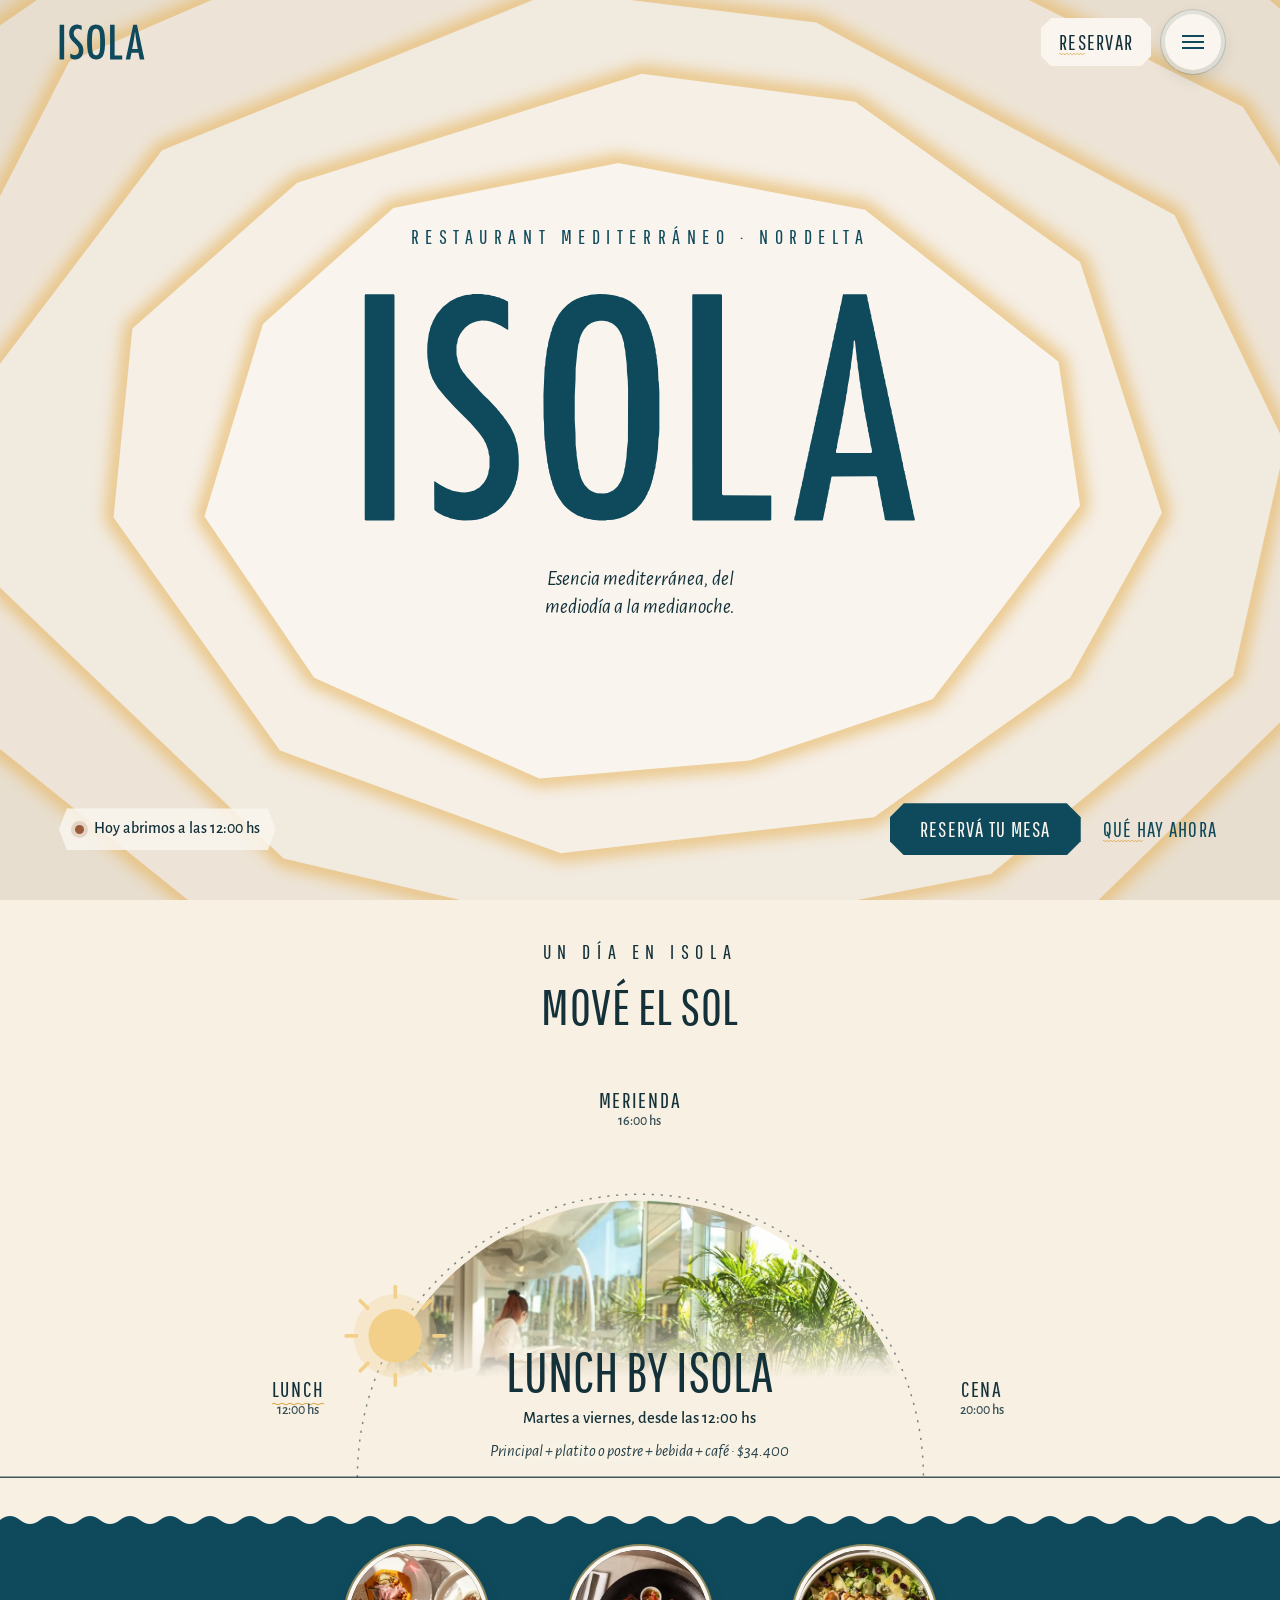
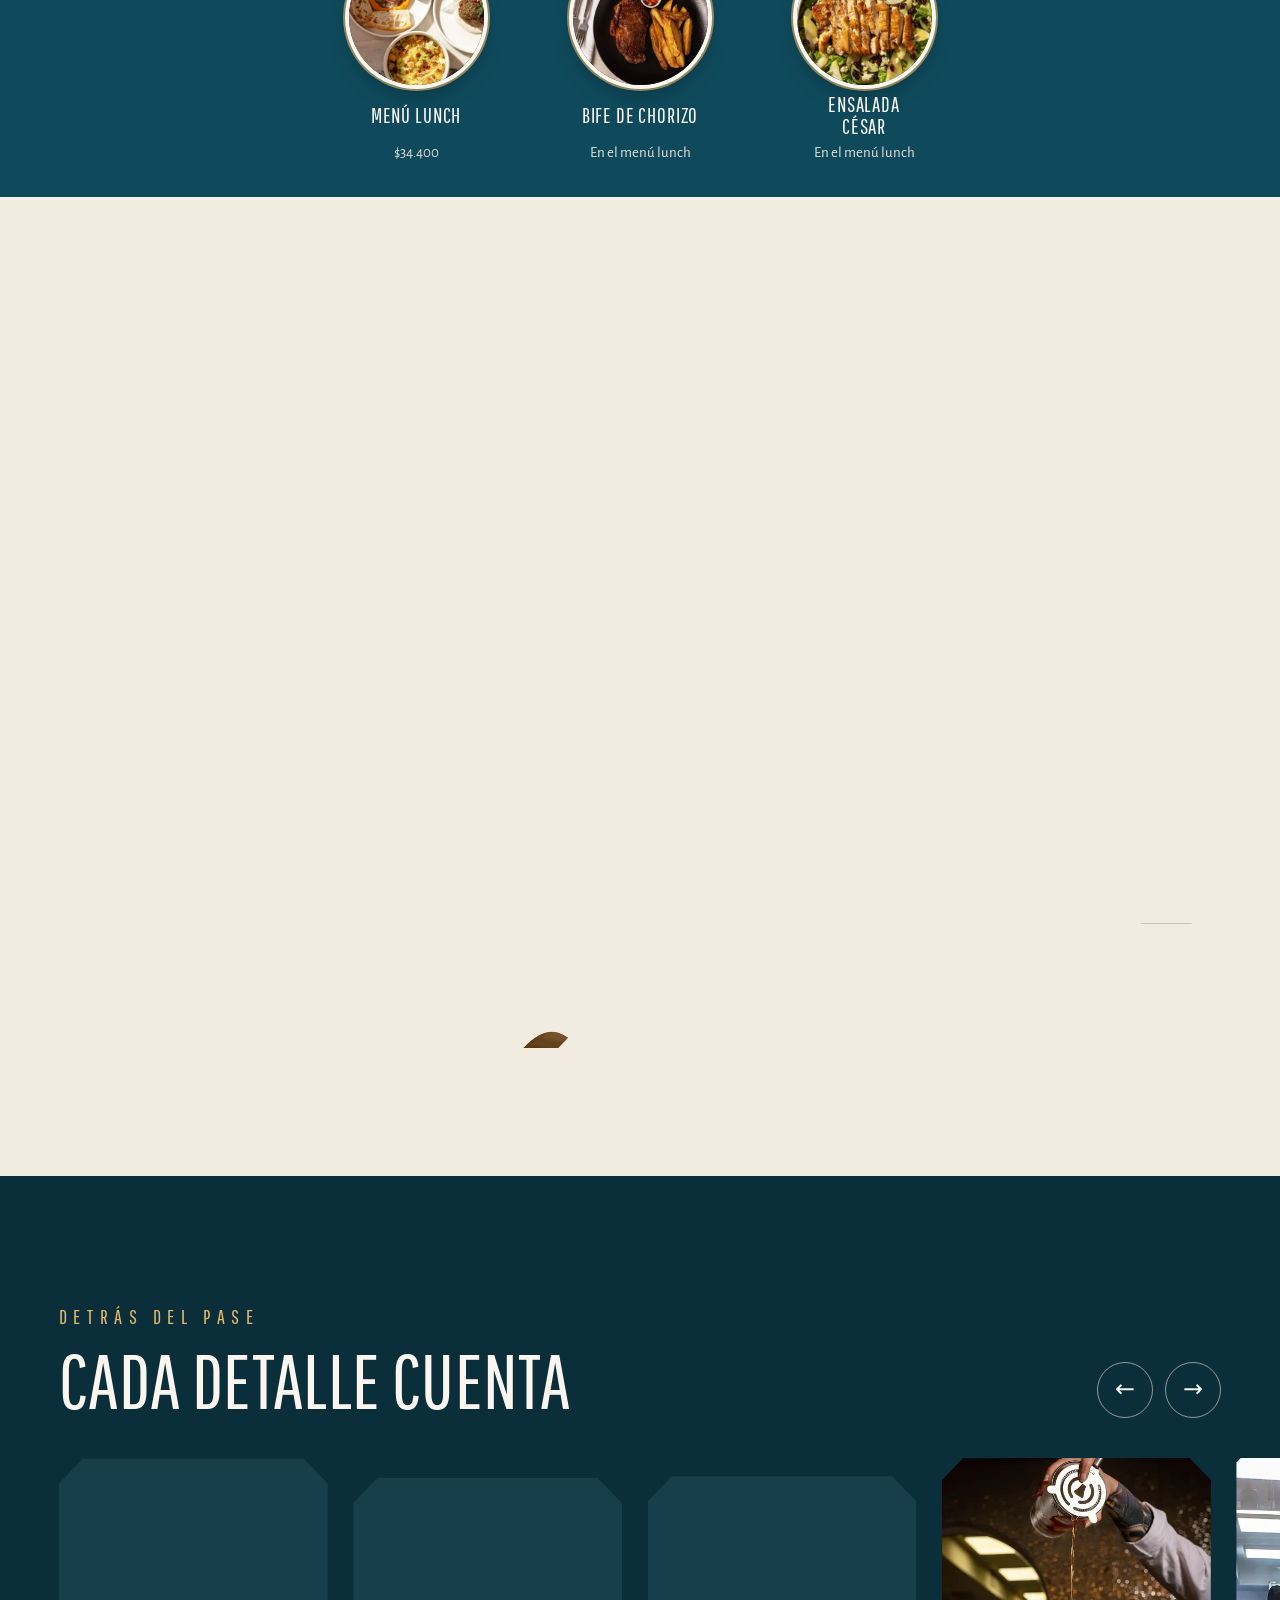
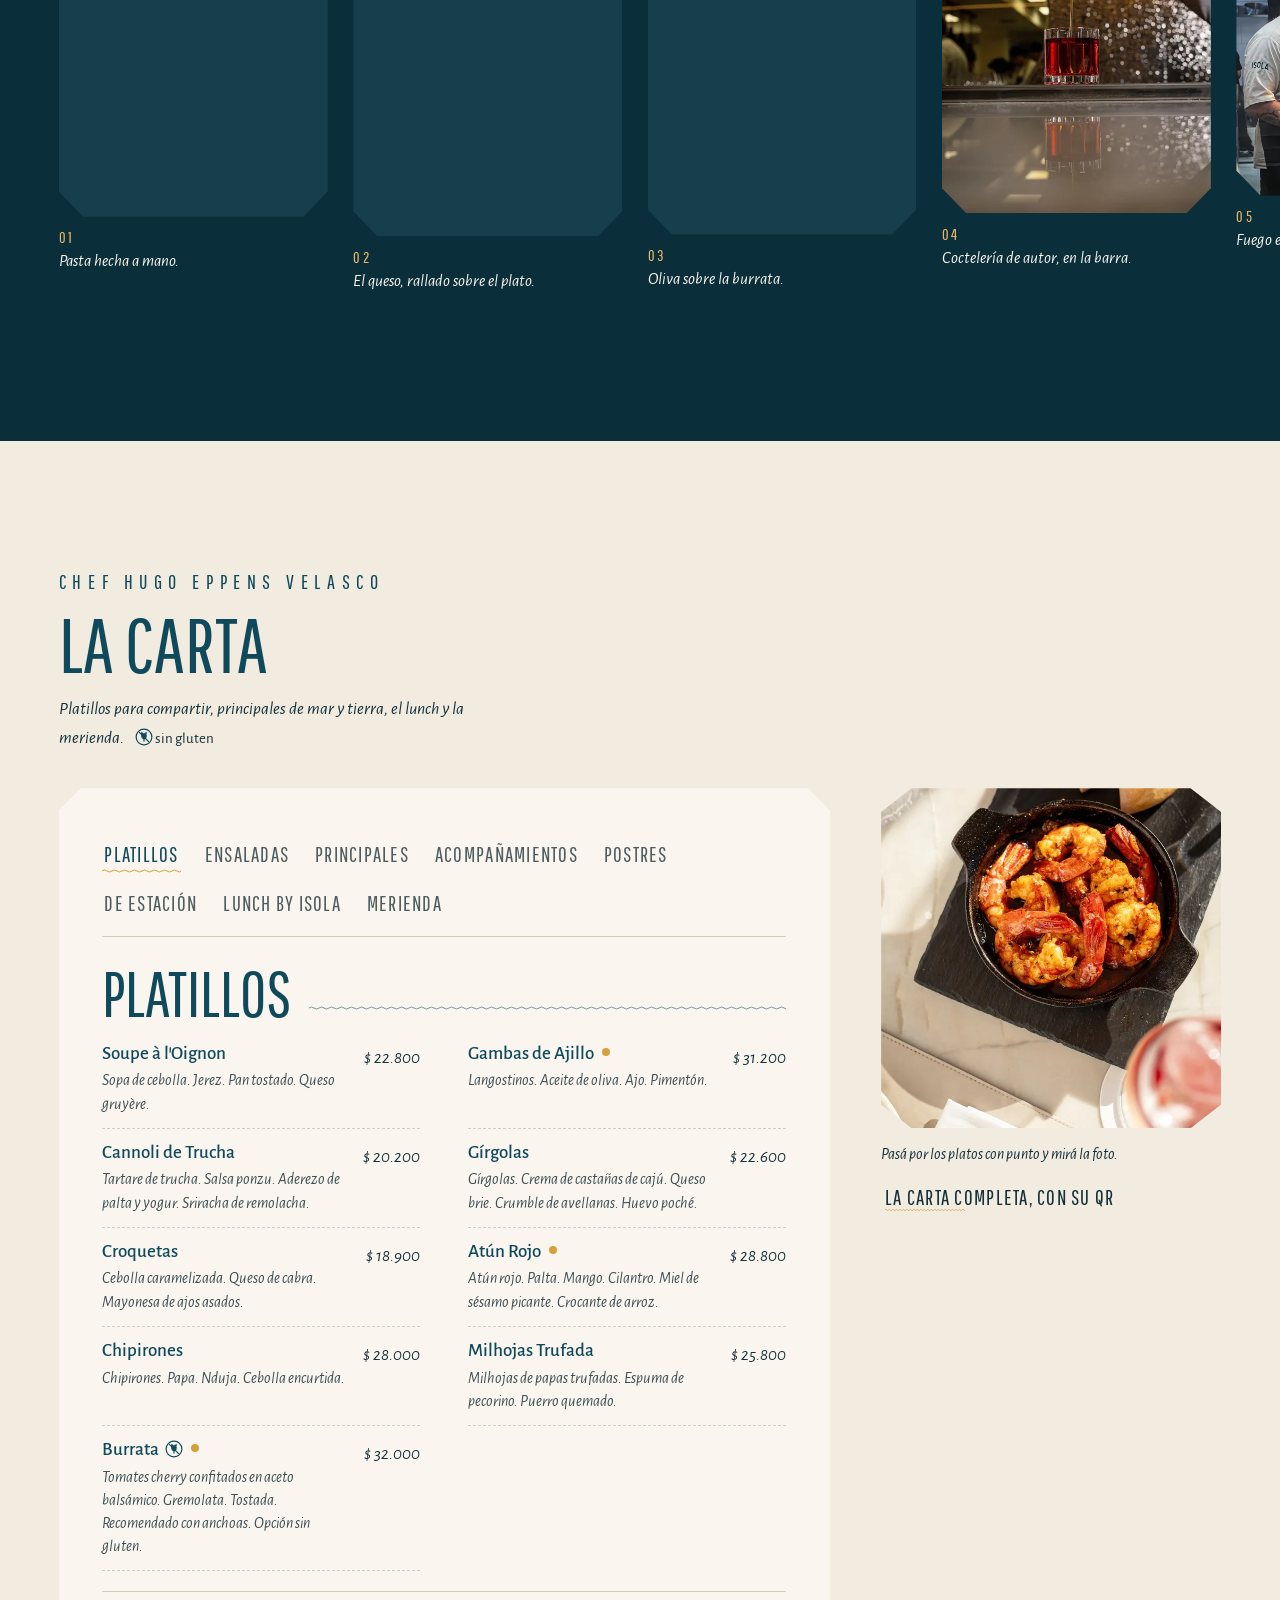
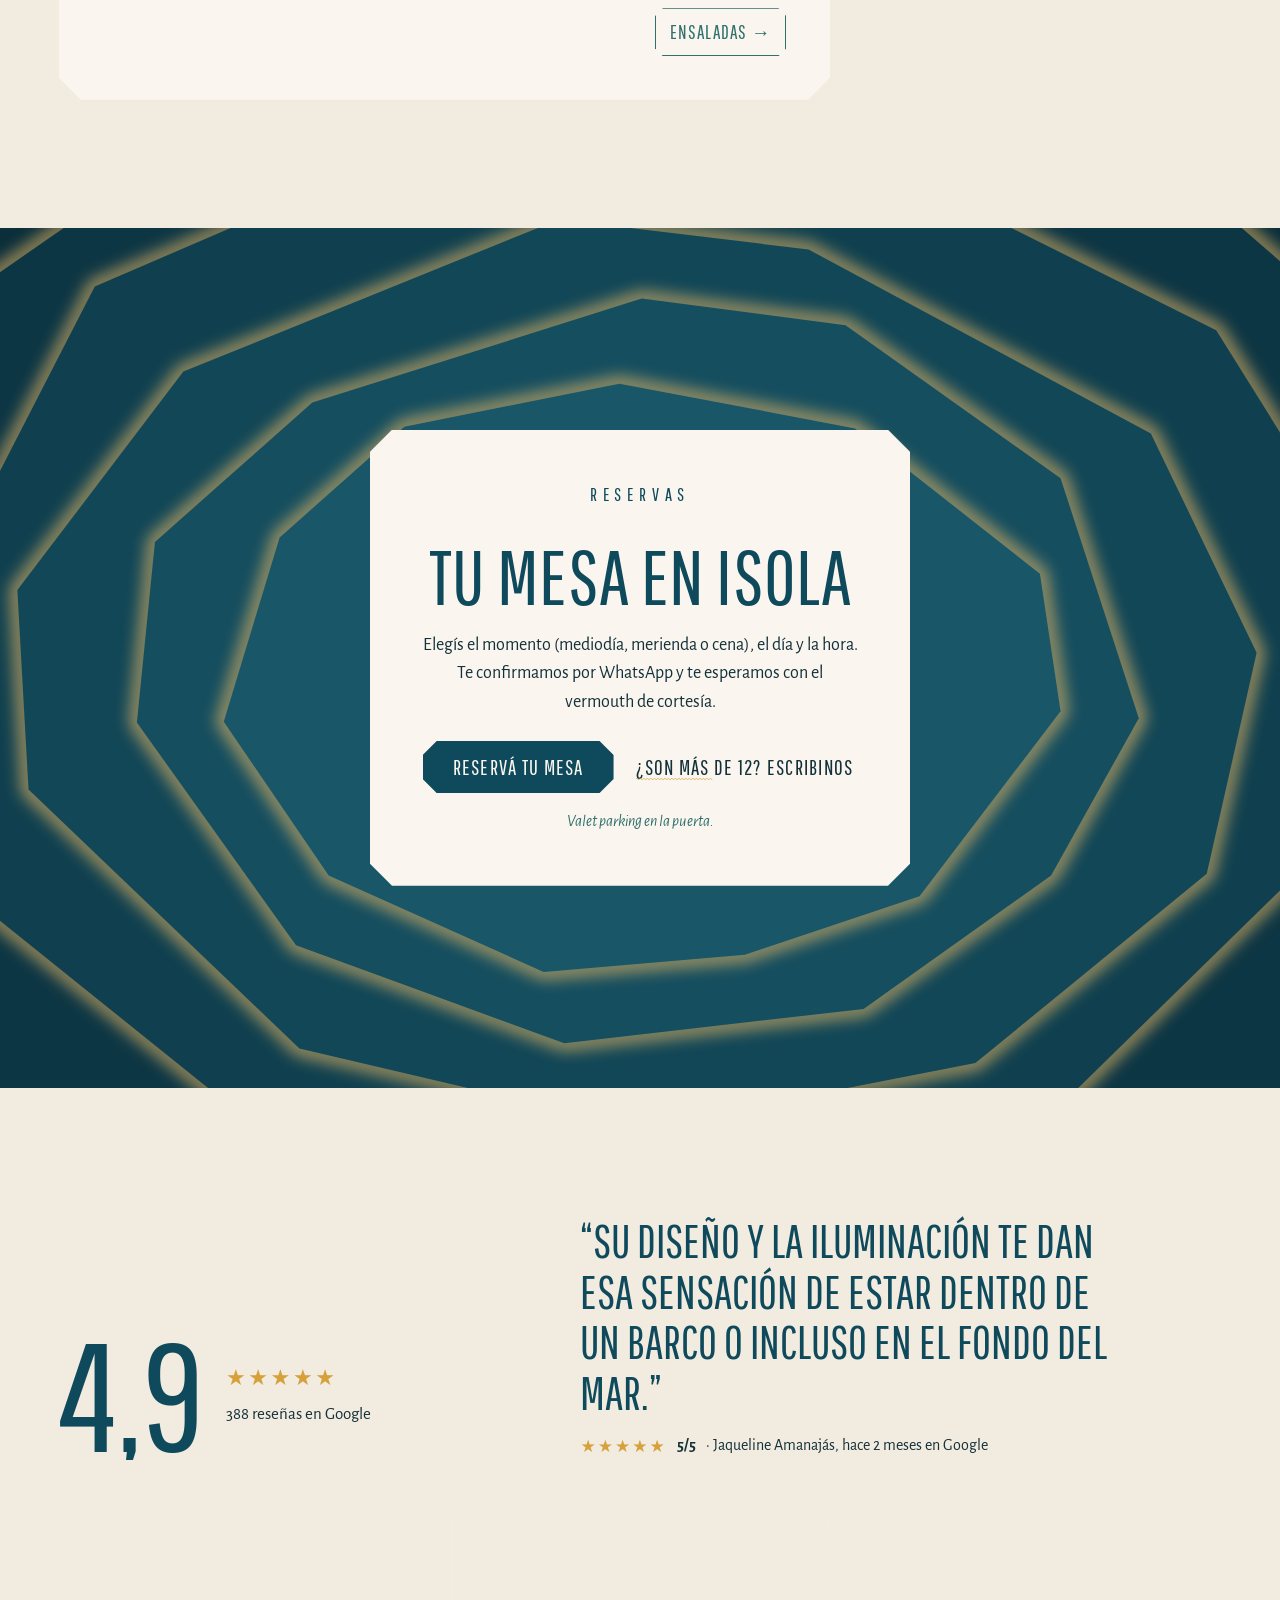
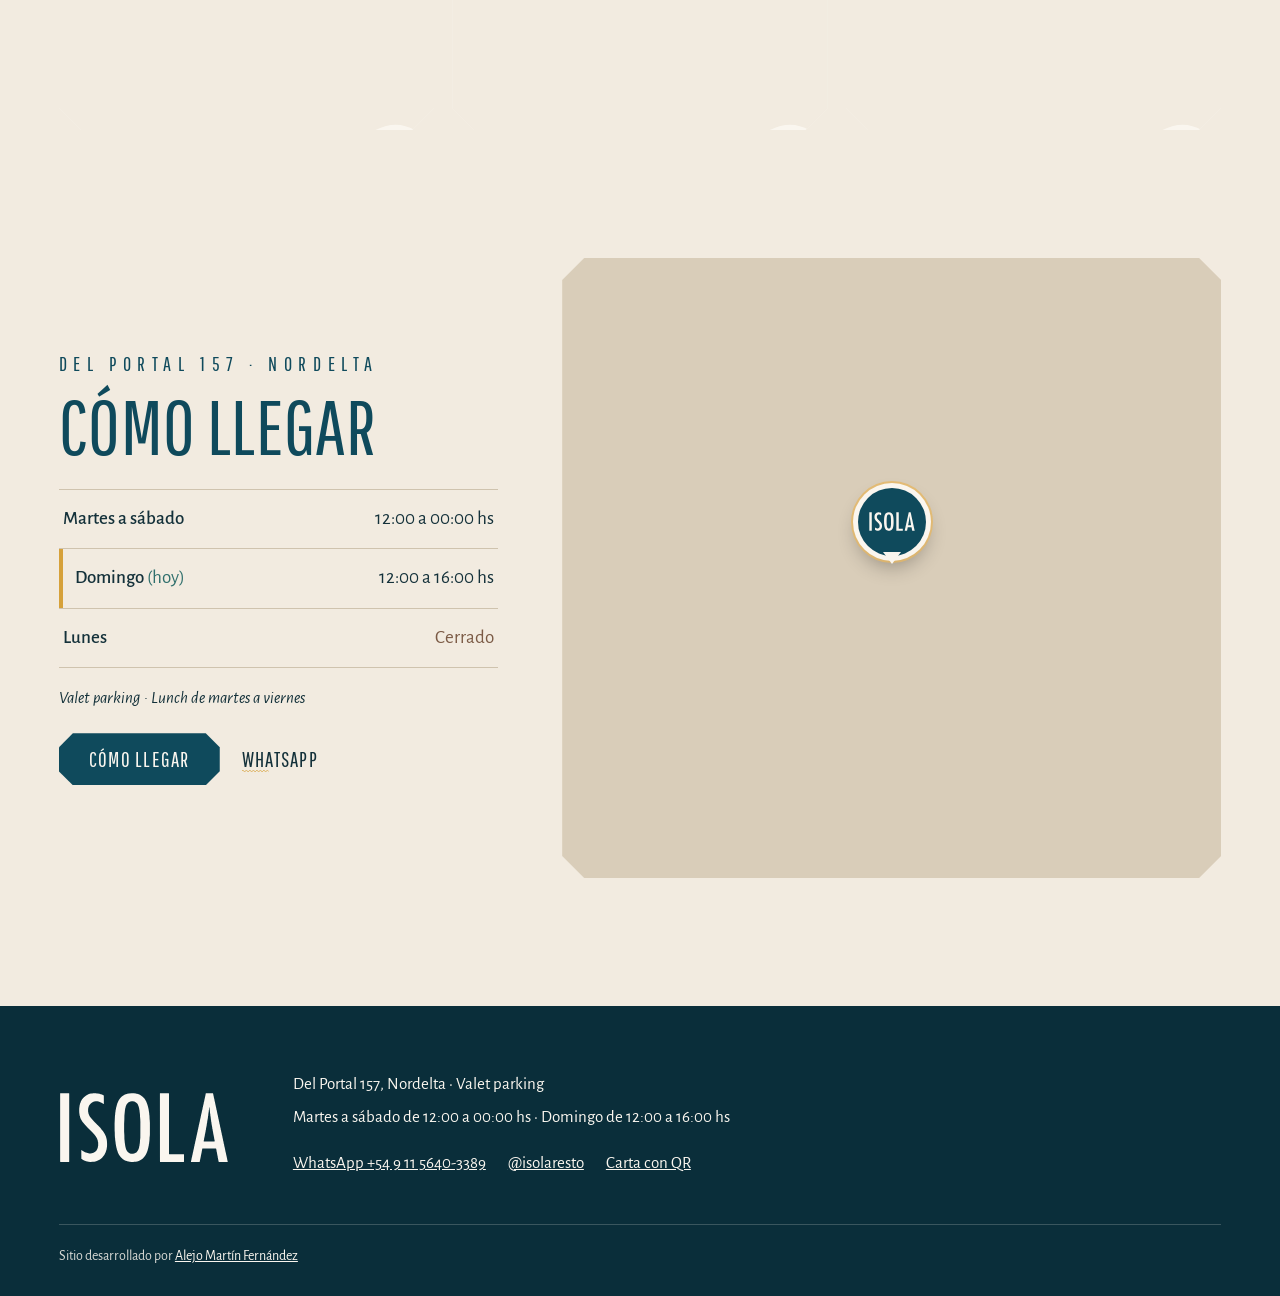
==== index.html @ 1d673684 "Demo web de ISOLA Restaurant Mediterráneo (Nordelta) Co-Authored-By: Claude Opus 5.5 <noreply@anthro" ====
<!DOCTYPE html>
<html lang="es">
<head>
<meta charset="utf-8">
<meta name="viewport" content="width=device-width, initial-scale=1, viewport-fit=cover">
<title>ISOLA · Restaurant mediterráneo en Nordelta</title>
<meta name="description" content="ISOLA, restaurant mediterráneo en Nordelta: lunch, merienda y cena. Mirá la carta y reservá tu mesa. Del Portal 157, valet parking.">
<meta property="og:type" content="website">
<meta property="og:site_name" content="ISOLA · Restaurant mediterráneo">
<meta property="og:url" content="https://isola-nordelta.vercel.app/">
<meta property="og:title" content="ISOLA · Restaurant mediterráneo en Nordelta">
<meta property="og:description" content="Lunch, merienda y cena. Mirá la carta y reservá tu mesa.">
<meta property="og:image" content="https://isola-nordelta.vercel.app/img/og.jpg?v=1">
<meta property="og:image:width" content="1200">
<meta property="og:image:height" content="630">
<meta property="og:image:type" content="image/jpeg">
<meta property="og:image:alt" content="ISOLA, restaurant mediterráneo en Nordelta: lunch, merienda y cena">
<meta name="twitter:card" content="summary_large_image">
<meta name="twitter:image" content="https://isola-nordelta.vercel.app/img/og.jpg?v=1">
<meta name="theme-color" content="#0F4A5C">
<link rel="icon" href="img/favicon.svg" type="image/svg+xml">
<script>(function(){if(!matchMedia('(prefers-reduced-motion: reduce)').matches)document.documentElement.classList.add('con-intro');setTimeout(function(){document.documentElement.classList.remove('con-intro')},2400)})();</script>
<link rel="preload" href="fonts/pathway-gothic-one-latin-400-normal.woff2" as="font" type="font/woff2" crossorigin>
<link rel="preload" href="fonts/alegreya-sans-latin-400-normal.woff2" as="font" type="font/woff2" crossorigin>
<link rel="stylesheet" href="kit/kit.css?v=1">
<link rel="stylesheet" href="css/fuentes.css?v=1">
<link rel="stylesheet" href="css/isola.css?v=1">
</head>
<body>
<svg width="0" height="0" style="position:absolute" aria-hidden="true"><filter id="halo" x="-20%" y="-20%" width="140%" height="140%"><feGaussianBlur stdDeviation="9"/></filter></svg>

<div class="intro" aria-hidden="true">
  <div class="intro__marca">
    <img class="intro__logo" src="img/logo-cal.svg" alt="" width="600" height="251">
    <svg class="intro__linea" viewBox="0 0 360 14" preserveAspectRatio="none"><path d="M0 7 C30 1 60 1 90 7 S150 13 180 7 S240 1 270 7 S330 13 360 7"/></svg>
  </div>
</div>

<a class="saltar" href="#dia">Saltar al contenido</a>
<header class="cab">
  <a class="cab__logo" href="#inicio" aria-label="ISOLA, volver al inicio"><img src="img/logo.svg" alt="ISOLA" width="86" height="36"></a>
  <div class="cab__der">
    <button class="link-ola cab__reservar" type="button" data-kit-open="reservas">Reservar</button>
    <button class="ojito" type="button" aria-label="Abrir el menú" aria-expanded="false" aria-controls="menu"><span></span></button>
  </div>
</header>
<nav class="menu" id="menu" aria-label="Secciones">
  <div class="menu__in">
    <ul>
      <li><a href="#dia">Un día en ISOLA</a></li>
      <li><a href="#casa">La casa</a></li>
      <li><a href="#carta">La carta</a></li>
      <li><a href="#reservas">Reservas</a></li>
      <li><a href="#llegar">Cómo llegar</a></li>
    </ul>
    <p>Del Portal 157 · Nordelta · Valet parking</p>
  </div>
</nav>

<main id="inicio">
  <section class="hero hero-a" aria-label="ISOLA, restaurant mediterráneo">
    <svg class="portal portal-d" viewBox="0 0 1600 1000" preserveAspectRatio="xMidYMid slice" aria-hidden="true"><rect width="1600" height="1000" fill="#DBCFBC"/><g class="capa" style="--i:0"><polygon class="brillo" points="787,-383 1565,-190 1944,146 2047,589 1738,1138 1247,1349 547,1418 -150,1066 -484,559 -327,117 72,-179"/><polygon class="cara" points="787,-383 1565,-190 1944,146 2047,589 1738,1138 1247,1349 547,1418 -150,1066 -484,559 -327,117 72,-179" fill="#E2D6C4"/></g><g class="capa" style="--i:1"><polygon class="brillo" points="929,-214 1402,-85 1754,221 1828,714 1500,1091 971,1277 401,1211 -146,887 -252,481 -92,154 320,-132"/><polygon class="cara" points="929,-214 1402,-85 1754,221 1828,714 1500,1091 971,1277 401,1211 -146,887 -252,481 -92,154 320,-132" fill="#E8DECF"/></g><g class="capa" style="--i:2"><polygon class="brillo" points="1056,-88 1470,119 1685,463 1621,695 1236,1072 749,1155 426,1103 14,772 -61,510 166,68 461,-59"/><polygon class="cara" points="1056,-88 1470,119 1685,463 1621,695 1236,1072 749,1155 426,1103 14,772 -61,510 166,68 461,-59" fill="#EDE4D7"/></g><g class="capa" style="--i:3"><polygon class="brillo" points="996,25 1394,239 1517,494 1459,751 1190,971 800,1047 404,954 89,653 76,421 269,167 706,-10"/><polygon class="cara" points="996,25 1394,239 1517,494 1459,751 1190,971 800,1047 404,954 89,653 76,421 269,167 706,-10" fill="#F1EADF"/></g><g class="capa" style="--i:4"><polygon class="brillo" points="1039,113 1289,291 1380,570 1278,753 1060,908 712,948 400,834 215,575 236,365 419,203 802,82"/><polygon class="cara" points="1039,113 1289,291 1380,570 1278,753 1060,908 712,948 400,834 215,575 236,365 419,203 802,82" fill="#F5EFE6"/></g><g class="capa" style="--i:5"><polygon class="brillo" points="1050,233 1265,402 1289,562 1125,777 922,845 688,865 438,753 316,574 381,360 526,231 776,181"/><polygon class="cara" points="1050,233 1265,402 1289,562 1125,777 922,845 688,865 438,753 316,574 381,360 526,231 776,181" fill="#F9F5EE"/></g></svg>
    <svg class="portal portal-m" viewBox="0 0 400 860" preserveAspectRatio="xMidYMid slice" aria-hidden="true"><rect width="400" height="860" fill="#DBCFBC"/><g class="capa" style="--i:0"><polygon class="brillo" points="206,-315 443,-168 607,183 634,449 527,873 351,1090 73,1092 -132,918 -244,451 -195,93 -58,-139"/><polygon class="cara" points="206,-315 443,-168 607,183 634,449 527,873 351,1090 73,1092 -132,918 -244,451 -195,93 -58,-139" fill="#E2D6C4"/></g><g class="capa" style="--i:1"><polygon class="brillo" points="208,-205 455,-45 543,177 562,580 466,870 293,1012 33,980 -121,739 -179,395 -125,114 65,-162"/><polygon class="cara" points="208,-205 455,-45 543,177 562,580 466,870 293,1012 33,980 -121,739 -179,395 -125,114 65,-162" fill="#E8DECF"/></g><g class="capa" style="--i:2"><polygon class="brillo" points="270,-91 438,95 499,340 482,624 398,817 181,946 35,849 -80,631 -110,373 -58,131 73,-52"/><polygon class="cara" points="270,-91 438,95 499,340 482,624 398,817 181,946 35,849 -80,631 -110,373 -58,131 73,-52" fill="#EDE4D7"/></g><g class="capa" style="--i:3"><polygon class="brillo" points="287,24 407,180 456,403 418,605 328,795 195,841 30,741 -40,575 -48,339 15,134 164,-16"/><polygon class="cara" points="287,24 407,180 456,403 418,605 328,795 195,841 30,741 -40,575 -48,339 15,134 164,-16" fill="#F1EADF"/></g><g class="capa" style="--i:4"><polygon class="brillo" points="310,123 379,254 405,414 360,654 267,766 169,764 60,673 4,519 9,291 66,141 204,66"/><polygon class="cara" points="310,123 379,254 405,414 360,654 267,766 169,764 60,673 4,519 9,291 66,141 204,66" fill="#F5EFE6"/></g><g class="capa" style="--i:5"><polygon class="brillo" points="282,176 357,334 366,485 331,613 256,687 149,688 62,582 37,470 51,283 117,164 218,124"/><polygon class="cara" points="282,176 357,334 366,485 331,613 256,687 149,688 62,582 37,470 51,283 117,164 218,124" fill="#F9F5EE"/></g></svg>
    <div class="hero-a__centro">
      <p class="kicker entra" style="--d:0">Restaurant mediterráneo · Nordelta</p>
      <h1 class="entra" style="--d:1"><img class="logo-xl" src="img/logo.svg" alt="ISOLA" width="600" height="251" fetchpriority="high"></h1>
      <p class="lema entra" style="--d:2">Esencia mediterránea, del mediodía a la medianoche.</p>
    </div>
    <div class="hero-a__pie">
      <p class="estado entra" style="--d:3" data-estado><i></i><span>Martes a sábado de 12:00 a 00:00 hs</span></p>
      <div class="hero-a__ctas entra" style="--d:4">
        <button class="btn-faceta" type="button" data-kit-open="reservas">Reservá tu mesa</button>
        <a class="link-ola" href="#dia">Qué hay ahora</a>
      </div>
    </div>
  </section>

  <section class="dia" id="dia" data-m="cena" aria-labelledby="diaT">
    <header class="dia__cab rv">
      <p class="kicker">Un día en ISOLA</p>
      <h2 id="diaT">Mové el sol</h2>
      <p class="ayuda">Lunch, merienda o cena: cada hora tiene su mesa.</p>
    </header>
    <div class="dia__escena rv-sube">
      <div class="dia__cielo">
        <svg class="dia__arco" viewBox="0 0 1000 545" aria-hidden="true">
          <defs>
            <clipPath id="domoClip"><path d="M128 520 A372 372 0 0 1 872 520 Z"/></clipPath>
            <linearGradient id="domoGrad" x1="0" y1="0" x2="0" y2="1"><stop offset="0" stop-color="#fff"/><stop offset=".38" stop-color="#fff" stop-opacity=".92"/><stop offset=".64" stop-color="#fff" stop-opacity="0"/></linearGradient>
            <mask id="domoMask" maskContentUnits="objectBoundingBox"><rect width="1" height="1" fill="url(#domoGrad)"/></mask>
          </defs>
          <g class="estrellas"><circle cx="120" cy="90" r="2.2"/><circle cx="230" cy="40" r="1.6"/><circle cx="380" cy="120" r="1.8"/><circle cx="640" cy="60" r="2.2"/><circle cx="760" cy="150" r="1.5"/><circle cx="880" cy="70" r="2"/><circle cx="540" cy="180" r="1.4"/><circle cx="300" cy="230" r="1.6"/><circle cx="720" cy="260" r="1.6"/></g>
          <g class="domo" clip-path="url(#domoClip)"><g mask="url(#domoMask)">
            <image data-m="lunch" href="img/d-lunch.webp" x="128" y="148" width="744" height="372" preserveAspectRatio="xMidYMid slice"/>
            <image data-m="merienda" href="img/d-merienda.webp" x="128" y="148" width="744" height="372" preserveAspectRatio="xMidYMid slice"/>
            <image data-m="cena" href="img/d-cena.webp" x="128" y="148" width="744" height="372" preserveAspectRatio="xMidYMid slice"/>
          </g></g>
          <path class="camino" d="M120 520 A380 380 0 0 1 880 520"/>
          <line class="horiz" x1="-400" y1="520" x2="1400" y2="520"/>
          <g class="sol">
            <circle class="halo" r="56"/>
            <g class="rayos"><line x1="0" y1="-52" x2="0" y2="-66"/><line x1="0" y1="52" x2="0" y2="66"/><line x1="-52" y1="0" x2="-66" y2="0"/><line x1="52" y1="0" x2="66" y2="0"/><line x1="37" y1="37" x2="47" y2="47"/><line x1="-37" y1="37" x2="-47" y2="47"/><line x1="37" y1="-37" x2="47" y2="-47"/><line x1="-37" y1="-37" x2="-47" y2="-47"/></g>
            <circle class="disco" r="36"/>
            <circle class="crater" cx="-11" cy="-7" r="6.5"/><circle class="crater" cx="12" cy="9" r="4.5"/>
          </g>
        </svg>
      </div>
      <div class="estaciones" role="group" aria-label="Momento del día">
        <button class="estacion" type="button" data-ir="lunch" aria-pressed="false"><b>Lunch</b><small>12:00 hs</small></button>
        <button class="estacion" type="button" data-ir="merienda" aria-pressed="false"><b>Merienda</b><small>16:00 hs</small></button>
        <button class="estacion" type="button" data-ir="cena" aria-pressed="true"><b>Cena</b><small>20:00 hs</small></button>
      </div>
      <div class="dia__info" aria-live="polite">
        <h3>La cena</h3>
        <p class="cuando">Martes a sábado, desde las 20:00 hs</p>
        <p class="linea">Vermouth de cortesía al llegar.</p>
      </div>
    </div>
    <div class="dia__mar rv">
      <ul class="platos arrastrable"></ul>
    </div>
    <div class="velo" hidden></div>
    <div class="ficha" role="dialog" aria-modal="false" aria-labelledby="fichaNom" hidden>
      <img class="ficha__foto" alt="" width="640" height="640">
      <div class="ficha__cuerpo">
        <p class="ficha__mom"></p>
        <h4 class="ficha__nom" id="fichaNom"></h4>
        <p class="ficha__desc"></p>
        <div class="ficha__pie"><span class="ficha__pre"></span><button class="btn-faceta ficha__res" type="button">Reservar</button></div>
      </div>
      <button class="ficha__x" type="button" aria-label="Cerrar">×</button>
    </div>
  </section>

  <section class="casa" id="casa" aria-labelledby="casaT">
    <div class="casa__in">
      <div class="casa__fotos rv" aria-hidden="true"><img src="img/c-salon-700.webp" srcset="img/c-salon-700.webp 700w, img/c-salon-1200.webp 1200w" sizes="(min-width:900px) 46vw, 82vw" width="1200" height="1600" alt="El salón de ISOLA" loading="lazy" decoding="async" data-k="salon" class=on><img src="img/c-terraza-700.webp" srcset="img/c-terraza-700.webp 700w, img/c-terraza-1200.webp 1200w" sizes="(min-width:900px) 46vw, 82vw" width="1200" height="1600" alt="La terraza de ISOLA" loading="lazy" decoding="async" data-k="terraza"><img src="img/c-rincon-700.webp" srcset="img/c-rincon-700.webp 700w, img/c-rincon-1200.webp 1200w" sizes="(min-width:900px) 46vw, 82vw" width="1200" height="1600" alt="El rincón de ISOLA" loading="lazy" decoding="async" data-k="rincon"><img src="img/c-barra-700.webp" srcset="img/c-barra-700.webp 700w, img/c-barra-1200.webp 1200w" sizes="(min-width:900px) 46vw, 82vw" width="1200" height="1600" alt="La barra de ISOLA" loading="lazy" decoding="async" data-k="barra"><img src="img/c-cava-700.webp" srcset="img/c-cava-700.webp 700w, img/c-cava-1200.webp 1200w" sizes="(min-width:900px) 46vw, 82vw" width="1200" height="1600" alt="La cava de ISOLA" loading="lazy" decoding="async" data-k="cava"><img src="img/c-mesa-700.webp" srcset="img/c-mesa-700.webp 700w, img/c-mesa-1200.webp 1200w" sizes="(min-width:900px) 46vw, 82vw" width="1200" height="1600" alt="La mesa larga de ISOLA" loading="lazy" decoding="async" data-k="mesa"></div>
      <div class="casa__txt">
        <header class="rv"><p class="kicker">La casa</p><h2 id="casaT">Entrá a ISOLA</h2><p class="bajada">Cada rincón tiene su luz. Elegí dónde sentarte.</p></header>
        <ol class="esps rv" style="--d:1"><li><button class="esp" data-i="0" aria-pressed="true"><span class="esp__n">01</span><span class="esp__t">El salón</span></button></li><li><button class="esp" data-i="1" aria-pressed="false"><span class="esp__n">02</span><span class="esp__t">La terraza</span></button></li><li><button class="esp" data-i="2" aria-pressed="false"><span class="esp__n">03</span><span class="esp__t">El rincón</span></button></li><li><button class="esp" data-i="3" aria-pressed="false"><span class="esp__n">04</span><span class="esp__t">La barra</span></button></li><li><button class="esp" data-i="4" aria-pressed="false"><span class="esp__n">05</span><span class="esp__t">La cava</span></button></li><li><button class="esp" data-i="5" aria-pressed="false"><span class="esp__n">06</span><span class="esp__t">La mesa larga</span></button></li></ol>
        <div class="esp__desc rv" style="--d:2" aria-live="polite"><p data-i="0">Luz natural, palmeras y vista al verde: el lunch, a pleno sol.</p><p data-i="1" hidden>Al aire libre, con su ventana redonda y mucha planta.</p><p data-i="2" hidden>Luz cálida y sillas de terciopelo para la cena.</p><p data-i="3" hidden>Banquetas mostaza, la cocina a la vista y coctelería de autor.</p><p data-i="4" hidden>Los vinos a la vista, con un rincón para quedarse.</p><p data-i="5" hidden>Para cuando vienen muchos: la mesa grande frente a la barra.</p></div>
      </div>
    </div>
    <ul class="casa__cel arrastrable" aria-label="Los espacios de ISOLA"><li class="cs"><figure><div class="cs__foto"><img src="img/c-salon-700.webp" width="700" height="933" alt="El salón de ISOLA" loading="lazy" decoding="async"></div><figcaption><b>El salón</b><span>Luz natural, palmeras y vista al verde: el lunch, a pleno sol.</span></figcaption></figure></li><li class="cs"><figure><div class="cs__foto"><img src="img/c-terraza-700.webp" width="700" height="933" alt="La terraza de ISOLA" loading="lazy" decoding="async"></div><figcaption><b>La terraza</b><span>Al aire libre, con su ventana redonda y mucha planta.</span></figcaption></figure></li><li class="cs"><figure><div class="cs__foto"><img src="img/c-rincon-700.webp" width="700" height="933" alt="El rincón de ISOLA" loading="lazy" decoding="async"></div><figcaption><b>El rincón</b><span>Luz cálida y sillas de terciopelo para la cena.</span></figcaption></figure></li><li class="cs"><figure><div class="cs__foto"><img src="img/c-barra-700.webp" width="700" height="933" alt="La barra de ISOLA" loading="lazy" decoding="async"></div><figcaption><b>La barra</b><span>Banquetas mostaza, la cocina a la vista y coctelería de autor.</span></figcaption></figure></li><li class="cs"><figure><div class="cs__foto"><img src="img/c-cava-700.webp" width="700" height="933" alt="La cava de ISOLA" loading="lazy" decoding="async"></div><figcaption><b>La cava</b><span>Los vinos a la vista, con un rincón para quedarse.</span></figcaption></figure></li><li class="cs"><figure><div class="cs__foto"><img src="img/c-mesa-700.webp" width="700" height="933" alt="La mesa larga de ISOLA" loading="lazy" decoding="async"></div><figcaption><b>La mesa larga</b><span>Para cuando vienen muchos: la mesa grande frente a la barra.</span></figcaption></figure></li></ul>
  </section>

  <section class="detalles" id="detalles" aria-labelledby="detT">
    <header class="detalles__cab rv">
      <div><p class="kicker">Detrás del pase</p><h2 id="detT">Cada detalle cuenta</h2></div>
      <div class="flechas"><button class="flecha" type="button" data-dir="-1" aria-label="Anterior">←</button><button class="flecha" type="button" data-dir="1" aria-label="Siguiente">→</button></div>
    </header>
    <ul class="tira arrastrable rv"><li class="tr" style="--k:0"><figure><div class="tr__foto"><img src="img/t-pasta-520.webp" srcset="img/t-pasta-520.webp 520w, img/t-pasta-900.webp 900w" sizes="(min-width:900px) 300px, 64vw" width="900" height="1200" alt="" loading="lazy" decoding="async"></div><figcaption><span class="tr__n">01</span>Pasta hecha a mano.</figcaption></figure></li><li class="tr" style="--k:1"><figure><div class="tr__foto"><img src="img/t-rallado-520.webp" srcset="img/t-rallado-520.webp 520w, img/t-rallado-900.webp 900w" sizes="(min-width:900px) 300px, 64vw" width="900" height="1200" alt="" loading="lazy" decoding="async"></div><figcaption><span class="tr__n">02</span>El queso, rallado sobre el plato.</figcaption></figure></li><li class="tr" style="--k:2"><figure><div class="tr__foto"><img src="img/t-aceite-520.webp" srcset="img/t-aceite-520.webp 520w, img/t-aceite-900.webp 900w" sizes="(min-width:900px) 300px, 64vw" width="900" height="1200" alt="" loading="lazy" decoding="async"></div><figcaption><span class="tr__n">03</span>Oliva sobre la burrata.</figcaption></figure></li><li class="tr" style="--k:3"><figure><div class="tr__foto"><img src="img/t-coctel-520.webp" srcset="img/t-coctel-520.webp 520w, img/t-coctel-900.webp 900w" sizes="(min-width:900px) 300px, 64vw" width="900" height="1200" alt="" loading="lazy" decoding="async"></div><figcaption><span class="tr__n">04</span>Coctelería de autor, en la barra.</figcaption></figure></li><li class="tr" style="--k:4"><figure><div class="tr__foto"><img src="img/t-fuego-520.webp" srcset="img/t-fuego-520.webp 520w, img/t-fuego-900.webp 900w" sizes="(min-width:900px) 300px, 64vw" width="900" height="1200" alt="" loading="lazy" decoding="async"></div><figcaption><span class="tr__n">05</span>Fuego en la cocina.</figcaption></figure></li><li class="tr" style="--k:5"><figure><div class="tr__foto"><img src="img/t-toque-520.webp" srcset="img/t-toque-520.webp 520w, img/t-toque-900.webp 900w" sizes="(min-width:900px) 300px, 64vw" width="900" height="1200" alt="" loading="lazy" decoding="async"></div><figcaption><span class="tr__n">06</span>El último toque, antes de salir.</figcaption></figure></li><li class="tr" style="--k:6"><figure><div class="tr__foto"><img src="img/t-vino-520.webp" srcset="img/t-vino-520.webp 520w, img/t-vino-900.webp 900w" sizes="(min-width:900px) 300px, 64vw" width="900" height="1200" alt="" loading="lazy" decoding="async"></div><figcaption><span class="tr__n">07</span>El vino de la cava, en la copa.</figcaption></figure></li><li class="tr" style="--k:7"><figure><div class="tr__foto"><img src="img/t-emplatado-520.webp" srcset="img/t-emplatado-520.webp 520w, img/t-emplatado-900.webp 900w" sizes="(min-width:900px) 300px, 64vw" width="900" height="1200" alt="" loading="lazy" decoding="async"></div><figcaption><span class="tr__n">08</span>Emplatado con pinza, plato por plato.</figcaption></figure></li><li class="tr" style="--k:8"><figure><div class="tr__foto"><img src="img/t-equipo-520.webp" srcset="img/t-equipo-520.webp 520w, img/t-equipo-900.webp 900w" sizes="(min-width:900px) 300px, 64vw" width="900" height="1200" alt="" loading="lazy" decoding="async"></div><figcaption><span class="tr__n">09</span>Y el equipo que lo hace posible.</figcaption></figure></li></ul>
  </section>

  <section class="carta" id="carta" aria-labelledby="cartaT">
    <header class="carta__cab rv">
      <p class="kicker">Chef Hugo Eppens Velasco</p>
      <h2 id="cartaT">La carta</h2>
      <p class="bajada">Platillos para compartir, principales de mar y tierra, el lunch y la merienda. <span class="gf-ley"><i class="gf" aria-hidden="true"></i> sin gluten</span></p>
    </header>
    <div class="carta__in">
      <div class="placa rv">
        <div id="carta-kit" data-kit="carta" data-kit-pedir="false" aria-busy="true"></div>
        <div class="carta__pasos"><button class="cp cp-ant" type="button">← <span></span></button><button class="cp cp-sig" type="button"><span></span> →</button></div>
      </div>
      <aside class="carta__foto rv" style="--d:1" aria-hidden="true">
        <div class="cf__marco"><img class="cf__img" src="img/p-gambas-640.webp" alt="" width="640" height="640" loading="lazy"></div>
        <p class="cf__pie"><span class="solo-mouse">Pasá por los platos con punto y mirá la foto.</span><span class="solo-touch">Los platos con punto tienen foto.</span></p>
        <a class="link-ola" href="carta/">La carta completa, con su QR</a>
      </aside>
    </div>
  </section>

  <section class="reservas" id="reservas" aria-labelledby="resT">
    <svg class="portal portal-d portal--noche" viewBox="0 0 1600 1000" preserveAspectRatio="xMidYMid slice" aria-hidden="true"><rect width="1600" height="1000" fill="#DBCFBC"/><g class="capa" style="--i:0"><polygon class="brillo" points="787,-383 1565,-190 1944,146 2047,589 1738,1138 1247,1349 547,1418 -150,1066 -484,559 -327,117 72,-179"/><polygon class="cara" points="787,-383 1565,-190 1944,146 2047,589 1738,1138 1247,1349 547,1418 -150,1066 -484,559 -327,117 72,-179" fill="#E2D6C4"/></g><g class="capa" style="--i:1"><polygon class="brillo" points="929,-214 1402,-85 1754,221 1828,714 1500,1091 971,1277 401,1211 -146,887 -252,481 -92,154 320,-132"/><polygon class="cara" points="929,-214 1402,-85 1754,221 1828,714 1500,1091 971,1277 401,1211 -146,887 -252,481 -92,154 320,-132" fill="#E8DECF"/></g><g class="capa" style="--i:2"><polygon class="brillo" points="1056,-88 1470,119 1685,463 1621,695 1236,1072 749,1155 426,1103 14,772 -61,510 166,68 461,-59"/><polygon class="cara" points="1056,-88 1470,119 1685,463 1621,695 1236,1072 749,1155 426,1103 14,772 -61,510 166,68 461,-59" fill="#EDE4D7"/></g><g class="capa" style="--i:3"><polygon class="brillo" points="996,25 1394,239 1517,494 1459,751 1190,971 800,1047 404,954 89,653 76,421 269,167 706,-10"/><polygon class="cara" points="996,25 1394,239 1517,494 1459,751 1190,971 800,1047 404,954 89,653 76,421 269,167 706,-10" fill="#F1EADF"/></g><g class="capa" style="--i:4"><polygon class="brillo" points="1039,113 1289,291 1380,570 1278,753 1060,908 712,948 400,834 215,575 236,365 419,203 802,82"/><polygon class="cara" points="1039,113 1289,291 1380,570 1278,753 1060,908 712,948 400,834 215,575 236,365 419,203 802,82" fill="#F5EFE6"/></g><g class="capa" style="--i:5"><polygon class="brillo" points="1050,233 1265,402 1289,562 1125,777 922,845 688,865 438,753 316,574 381,360 526,231 776,181"/><polygon class="cara" points="1050,233 1265,402 1289,562 1125,777 922,845 688,865 438,753 316,574 381,360 526,231 776,181" fill="#F9F5EE"/></g></svg><svg class="portal portal-m portal--noche" viewBox="0 0 400 860" preserveAspectRatio="xMidYMid slice" aria-hidden="true"><rect width="400" height="860" fill="#DBCFBC"/><g class="capa" style="--i:0"><polygon class="brillo" points="206,-315 443,-168 607,183 634,449 527,873 351,1090 73,1092 -132,918 -244,451 -195,93 -58,-139"/><polygon class="cara" points="206,-315 443,-168 607,183 634,449 527,873 351,1090 73,1092 -132,918 -244,451 -195,93 -58,-139" fill="#E2D6C4"/></g><g class="capa" style="--i:1"><polygon class="brillo" points="208,-205 455,-45 543,177 562,580 466,870 293,1012 33,980 -121,739 -179,395 -125,114 65,-162"/><polygon class="cara" points="208,-205 455,-45 543,177 562,580 466,870 293,1012 33,980 -121,739 -179,395 -125,114 65,-162" fill="#E8DECF"/></g><g class="capa" style="--i:2"><polygon class="brillo" points="270,-91 438,95 499,340 482,624 398,817 181,946 35,849 -80,631 -110,373 -58,131 73,-52"/><polygon class="cara" points="270,-91 438,95 499,340 482,624 398,817 181,946 35,849 -80,631 -110,373 -58,131 73,-52" fill="#EDE4D7"/></g><g class="capa" style="--i:3"><polygon class="brillo" points="287,24 407,180 456,403 418,605 328,795 195,841 30,741 -40,575 -48,339 15,134 164,-16"/><polygon class="cara" points="287,24 407,180 456,403 418,605 328,795 195,841 30,741 -40,575 -48,339 15,134 164,-16" fill="#F1EADF"/></g><g class="capa" style="--i:4"><polygon class="brillo" points="310,123 379,254 405,414 360,654 267,766 169,764 60,673 4,519 9,291 66,141 204,66"/><polygon class="cara" points="310,123 379,254 405,414 360,654 267,766 169,764 60,673 4,519 9,291 66,141 204,66" fill="#F5EFE6"/></g><g class="capa" style="--i:5"><polygon class="brillo" points="282,176 357,334 366,485 331,613 256,687 149,688 62,582 37,470 51,283 117,164 218,124"/><polygon class="cara" points="282,176 357,334 366,485 331,613 256,687 149,688 62,582 37,470 51,283 117,164 218,124" fill="#F9F5EE"/></g></svg>
    <div class="reservas__panel rv">
      <p class="kicker">Reservas</p>
      <h2 id="resT">Tu mesa en ISOLA</h2>
      <p>Elegís el momento (mediodía, merienda o cena), el día y la hora. Te confirmamos por WhatsApp y te esperamos con el vermouth de cortesía.</p>
      <div class="reservas__ctas">
        <button class="btn-faceta" type="button" data-kit-open="reservas">Reservá tu mesa</button>
        <a class="link-ola" href="https://wa.me/5491156403389?text=Hola%20ISOLA!%20Quer%C3%ADa%20consultar%20por%20una%20mesa%20para%20un%20grupo." target="_blank" rel="noopener">¿Son más de 12? Escribinos</a>
      </div>
      <p class="reservas__nota">Valet parking en la puerta.</p>
    </div>
  </section>

  <section class="opiniones" id="opiniones" aria-labelledby="opT">
    <div class="op__nota rv">
      <h2 id="opT" class="vh">Lo que dicen en Google</h2>
      <p class="op__num">4,9</p>
      <p class="op__est"><span class="estrellas" aria-hidden="true">★★★★★</span><span>388 reseñas en Google</span></p>
    </div>
    <figure class="op__frase rv" style="--d:1">
      <blockquote><p>“Su diseño y la iluminación te dan esa sensación de estar dentro de un barco o incluso en el fondo del mar.”</p></blockquote>
      <figcaption><span class="estrellas" aria-hidden="true">★★★★★</span><b>5/5</b> · Jaqueline Amanajás, hace 2 meses en Google</figcaption>
    </figure>
    <ul class="ops"><li class="op rv" style="--d:0"><p class="op__punt"><span class="estrellas" aria-hidden="true">★★★★★</span><b>5/5</b><span class="vh">5 de 5 estrellas</span></p><blockquote><p>“No hay lugares así en la zona. No es un lugar solo para ir a comer comida rica: es para ir a comer comida excelente.”</p></blockquote><p class="op__quien"><b>Juan V.</b> · Hace 2 meses en Google</p></li><li class="op rv" style="--d:1"><p class="op__punt"><span class="estrellas" aria-hidden="true">★★★★★</span><b>5/5</b><span class="vh">5 de 5 estrellas</span></p><blockquote><p>“Pedimos atún rojo con mango, palta y aceite de sésamo de entrada, delicioso. De postre, mousse de chocolate belga con pistacho, aceite de oliva y escamas de sal: combinación espectacular.”</p></blockquote><p class="op__quien"><b>Sabrina Ranieri</b> · Hace 2 semanas en Google</p></li><li class="op rv" style="--d:2"><p class="op__punt"><span class="estrellas" aria-hidden="true">★★★★★</span><b>5/5</b><span class="vh">5 de 5 estrellas</span></p><blockquote><p>“Todo estuvo espectacular, especialmente el osobuco, una verdadera delicia. La crème brûlée es imperdible. Todo impecable, cuidado hasta el último detalle.”</p></blockquote><p class="op__quien"><b>Lorena Ruiz Diez</b> · Hace un mes en Google</p></li></ul>
  </section>

  <section class="llegar" id="llegar" aria-labelledby="llT">
    <div class="llegar__info rv">
      <p class="kicker">Del Portal 157 · Nordelta</p>
      <h2 id="llT">Cómo llegar</h2>
      <ul class="horarios" aria-label="Horarios">
        <li data-d="2,3,4,5,6"><b>Martes a sábado</b><span>12:00 a 00:00 hs</span></li>
        <li data-d="0"><b>Domingo</b><span>12:00 a 16:00 hs</span></li>
        <li data-d="1" class="cerrado"><b>Lunes</b><span>Cerrado</span></li>
      </ul>
      <p class="llegar__extra">Valet parking · Lunch de martes a viernes</p>
      <div class="llegar__ctas">
        <a class="btn-faceta" href="https://www.google.com/maps/dir/?api=1&amp;destination=ISOLA%2C%20Del%20Portal%20155%2C%20Nordelta&amp;destination_place_id=ChIJN14AvmihvJUR_jgCV-eXpIM" target="_blank" rel="noopener">Cómo llegar</a>
        <a class="link-ola" href="https://wa.me/5491156403389" target="_blank" rel="noopener">WhatsApp</a>
      </div>
    </div>
    <div class="mapa rv" style="--d:1">
      <iframe title="Mapa: ISOLA, Del Portal 157, Nordelta" src="https://www.google.com/maps?q=-34.4004778,-58.6492989&amp;z=16&amp;output=embed" loading="lazy" referrerpolicy="no-referrer-when-downgrade"></iframe>
      <span class="pin" aria-hidden="true"><img src="img/logo-cal.svg" alt="" width="60" height="25"></span>
    </div>
  </section>
</main>

<footer class="pie">
  <div class="pie__in">
    <img class="pie__logo" src="img/logo-cal.svg" alt="ISOLA" width="180" height="75" loading="lazy">
    <div class="pie__datos">
      <p>Del Portal 157, Nordelta · Valet parking</p>
      <p>Martes a sábado de 12:00 a 00:00 hs · Domingo de 12:00 a 16:00 hs</p>
      <ul class="pie__links"><li><a href="https://wa.me/5491156403389" target="_blank" rel="noopener">WhatsApp +54 9 11 5640-3389</a></li><li><a href="https://www.instagram.com/isolaresto/" target="_blank" rel="noopener">@isolaresto</a></li><li><a href="carta/">Carta con QR</a></li></ul>
    </div>
  </div>
  <p class="credito">Sitio desarrollado por <a href="https://alejomfernandez.com.ar" target="_blank" rel="noopener">Alejo Martín Fernández</a></p>
</footer>
<script type="module" src="js/isola.js?v=1"></script>
</body>
</html>
---- kit/kit.css ----
/* KIT DEMOS — estilos de módulos y popups.
   Todo sale de las variables --kit-* que arma core/theme.js desde cliente.json → marca.
   Cada demo puede pisar cualquier variable o clase .kit-* en su propio CSS. */

:root {
  --kit-bg: #fff; --kit-surface: #fff; --kit-text: #151515; --kit-muted: #666; --kit-primary: #111; --kit-on-primary: #fff;
  --kit-accent: #fc0; --kit-on-accent: #111; --kit-border: #ddd; --kit-ok: #1f9d55; --kit-warn: #d97706; --kit-danger: #d42a1d;
  --kit-font-head: inherit; --kit-font-body: inherit; --kit-head-case: uppercase;
  --kit-radius: 14px; --kit-radius-btn: 12px; --kit-border-w: 1.5px; --kit-shadow: 0 10px 30px -12px rgba(0,0,0,.35);
  --kit-ease: cubic-bezier(.2,.8,.2,1); --kit-z: 9000;
}
.kit-root, .kit-root *, .kit-root *::before, .kit-root *::after { box-sizing: border-box; }
.kit-root [hidden], .kit-root[hidden] { display: none !important; }
.kit-root { font-family: var(--kit-font-body); color: var(--kit-text); -webkit-tap-highlight-color: transparent; }
.kit-sr { position: absolute !important; width: 1px; height: 1px; overflow: hidden; clip: rect(0 0 0 0); white-space: nowrap; }
html.kit-lock { overflow: hidden; }
html.kit-lock body { overflow: hidden; touch-action: none; }

/* ---------- botones ---------- */
.kit-btn {
  appearance: none; display: inline-flex; align-items: center; justify-content: center; gap: .45em;
  min-height: 44px; padding: .7em 1.15em; border: var(--kit-border-w) solid var(--kit-primary); border-radius: var(--kit-radius-btn);
  background: var(--kit-primary); color: var(--kit-on-primary); font: 700 .95rem/1.1 var(--kit-font-body); text-decoration: none;
  cursor: pointer; transition: transform .15s var(--kit-ease), filter .15s, background .2s, box-shadow .2s; white-space: nowrap;
}
.kit-btn:hover { filter: brightness(1.08); }
.kit-btn:active { transform: translateY(1px) scale(.98); }
.kit-btn:focus-visible, .kit-chip:focus-visible, .kit-tab:focus-visible, .kit-add:focus-visible, .kit-x:focus-visible { outline: 3px solid var(--kit-accent); outline-offset: 2px; }
.kit-btn--ghost { background: var(--kit-surface); color: var(--kit-text); border-color: var(--kit-border); }
.kit-btn--danger { background: var(--kit-danger); border-color: var(--kit-danger); color: #fff; }
.kit-btn--danger-t { color: var(--kit-danger); }
.kit-btn--sm { min-height: 36px; padding: .45em .85em; font-size: .85rem; }
.kit-btn--big { min-height: 54px; font-size: 1.05rem; font-family: var(--kit-font-head); text-transform: var(--kit-head-case); letter-spacing: .02em; }
.kit-btn--block { width: 100%; }
.kit-btn[disabled] { opacity: .55; cursor: not-allowed; }
.kit-btn.is-loading { position: relative; color: transparent !important; }
.kit-btn.is-loading::after { content: ""; position: absolute; width: 20px; height: 20px; border: 2.5px solid var(--kit-on-primary); border-right-color: transparent; border-radius: 50%; animation: kit-spin .7s linear infinite; }
.kit-icon { appearance: none; width: 36px; height: 36px; display: inline-grid; place-items: center; border: var(--kit-border-w) solid var(--kit-border); border-radius: 10px; background: var(--kit-surface); color: var(--kit-text); cursor: pointer; font-size: 1rem; }
.kit-icon--danger { color: var(--kit-danger); }
.kit-icon[disabled] { opacity: .35; cursor: default; }
.kit-row { display: flex; gap: .6rem; flex-wrap: wrap; align-items: center; }
.kit-row--end { justify-content: flex-end; } .kit-row--center { justify-content: center; } .kit-row--between { justify-content: space-between; }
.kit-row--stack { flex-direction: column; align-items: stretch; }

/* ---------- badges / tags ---------- */
.kit-badge { display: inline-flex; align-items: center; gap: .3em; padding: .28em .6em; border-radius: 999px; font: 700 .72rem/1 var(--kit-font-body); letter-spacing: .02em; background: color-mix(in srgb, var(--kit-text) 9%, var(--kit-surface)); color: var(--kit-text); white-space: nowrap; }
.kit-badge--ok { background: color-mix(in srgb, var(--kit-ok) 16%, var(--kit-surface)); color: color-mix(in srgb, var(--kit-ok) 75%, #000); }
.kit-badge--warn { background: color-mix(in srgb, var(--kit-warn) 18%, var(--kit-surface)); color: color-mix(in srgb, var(--kit-warn) 70%, #000); }
.kit-badge--danger, .kit-badge--off { background: color-mix(in srgb, var(--kit-danger) 14%, var(--kit-surface)); color: color-mix(in srgb, var(--kit-danger) 80%, #000); }
.kit-badge--new { background: var(--kit-accent); color: var(--kit-on-accent); animation: kit-pulse 1.4s ease-in-out 3; }
.kit-tag { display: inline-grid; place-items: center; width: 1.15em; height: 1.15em; vertical-align: -.12em; margin-left: .15em; color: var(--kit-primary); }
.kit-tag svg { width: 100%; height: 100%; }
.kit-tag--txt { width: auto; height: auto; font-size: .7em; padding: .15em .45em; border-radius: 999px; background: var(--kit-accent); color: var(--kit-on-accent); }

/* ---------- carta ---------- */
.kit-carta { --kit-cols: 1; }
.kit-tabs { display: flex; gap: .5rem; overflow-x: auto; scrollbar-width: none; padding: 2px 2px 10px; margin-bottom: .5rem; scroll-snap-type: x proximity; }
.kit-tabs::-webkit-scrollbar { display: none; }
.kit-tab {
  appearance: none; flex: 0 0 auto; scroll-snap-align: start; min-height: 44px; padding: .55em 1.1em;
  border: var(--kit-border-w) solid var(--kit-text); border-radius: var(--kit-radius-btn); background: var(--kit-surface); color: var(--kit-text);
  font: 700 .95rem/1 var(--kit-font-head); text-transform: var(--kit-head-case); letter-spacing: .03em; cursor: pointer; transition: background .2s, color .2s, transform .15s;
}
.kit-tab.is-on { background: var(--kit-primary); border-color: var(--kit-primary); color: var(--kit-on-primary); }
.kit-carta__panel { display: grid; grid-template-columns: repeat(var(--kit-cols), minmax(0, 1fr)); gap: 0 2rem; }
.kit-item {
  display: grid; grid-template-columns: auto minmax(0, 1fr) auto; gap: .9rem; align-items: center; padding: 1rem 0;
  border-bottom: var(--kit-border-w) dashed var(--kit-border); min-width: 0;
  animation: kit-up .5s var(--kit-ease) both; animation-delay: calc(var(--i, 0) * 45ms);
}
.kit-item:not(:has(.kit-item__foto)) { grid-template-columns: minmax(0, 1fr) auto; }
.kit-item.is-off { opacity: .55; }
.kit-item__foto { width: 64px; height: 64px; object-fit: cover; border-radius: calc(var(--kit-radius) * .7); }
.kit-item__name { margin: 0 0 .25rem; font: 400 1.2rem/1.05 var(--kit-font-head); text-transform: var(--kit-head-case); }
.kit-item__n { margin-right: .5em; color: var(--kit-primary); }
.kit-item__desc { margin: 0; color: var(--kit-muted); font-size: .9rem; line-height: 1.4; }
.kit-item__side { display: flex; flex-direction: column; align-items: flex-end; gap: .45rem; }
.kit-price { font: 700 1.05rem/1 var(--kit-font-body); white-space: nowrap; }
.kit-price--na { font-size: .85rem; color: var(--kit-muted); font-weight: 600; }
/* botón de sumar (kit 1.20): "+" redondo que se abre en "− n +" dentro de un lugar fijo.
   El hueco [data-kit-qty] siempre mide lo mismo, así sumar nunca mueve ni estira la carta. */
[data-kit-qty] { --kq-h: var(--kit-qty-h, 44px); --kq-w: var(--kit-qty-w, 116px); position: relative; flex: none; display: inline-flex; align-items: center; justify-content: flex-end; width: var(--kq-w); height: var(--kq-h); }
@media (hover: hover) and (pointer: fine) { [data-kit-qty] { --kq-h: var(--kit-qty-h, 38px); --kq-w: var(--kit-qty-w, 104px); } }
.kit-add {
  appearance: none; flex: none; width: var(--kq-h, 40px); height: var(--kq-h, 40px); padding: 0; display: grid; place-items: center;
  border: var(--kit-border-w) solid var(--kit-primary); border-radius: 50%; background: var(--kit-surface); color: var(--kit-primary);
  cursor: pointer; touch-action: manipulation; transition: background .2s, color .2s, transform .15s var(--kit-ease);
}
.kit-add svg { width: 46%; height: 46%; fill: none; stroke: currentColor; stroke-width: 2.4; stroke-linecap: round; }
.kit-add:hover { background: var(--kit-primary); color: var(--kit-on-primary); }
.kit-add:active { transform: scale(.88); }
.kit-step { display: inline-flex; align-items: center; border: var(--kit-border-w) solid var(--kit-primary); border-radius: var(--kit-radius-btn); background: var(--kit-primary); color: var(--kit-on-primary); overflow: hidden; animation: kit-pop .25s var(--kit-ease); }
.kit-step button { appearance: none; width: 38px; height: 38px; border: 0; background: transparent; color: inherit; font: 800 1.15rem/1 var(--kit-font-body); cursor: pointer; }
[data-kit-qty] > .kit-step { width: 100%; height: 100%; justify-content: space-between; border-radius: 999px; animation: kit-qty-in .32s var(--kit-ease); }
[data-kit-qty] > .kit-step button { width: var(--kq-h); height: 100%; flex: none; font-size: 1.1rem; touch-action: manipulation; }
[data-kit-qty] > .kit-step output { flex: 1; min-width: 0; font-variant-numeric: tabular-nums; }
@keyframes kit-qty-in { from { clip-path: inset(0 0 0 calc(100% - var(--kq-h)) round 999px); } to { clip-path: inset(0 0 0 0 round 999px); } }
.kit-step button:disabled { opacity: .35; cursor: default; }
.kit-step output { min-width: 1.6em; text-align: center; font-weight: 800; }
.kit-step--lg button { width: 46px; height: 46px; }
.kit-step--lg output { min-width: 2.2em; font-size: 1.15rem; }
@media (min-width: 900px) { .kit-carta { --kit-cols: 2; } }

/* ---------- botón flotante del carrito ---------- */
.kit-fab {
  position: fixed; z-index: calc(var(--kit-z) - 2); right: max(14px, env(safe-area-inset-right)); bottom: max(14px, env(safe-area-inset-bottom));
  display: flex; align-items: center; gap: .7rem; padding: .55rem 1rem .55rem .6rem; min-height: 58px;
  border: var(--kit-border-w) solid var(--kit-text); border-radius: var(--kit-radius-btn); background: var(--kit-primary); color: var(--kit-on-primary);
  box-shadow: var(--kit-shadow); cursor: pointer; font-family: var(--kit-font-body); text-align: left;
  animation: kit-in-up .45s var(--kit-ease) both;
}
.kit-fab__ico { width: 40px; height: 40px; display: grid; place-items: center; border-radius: calc(var(--kit-radius-btn) * .8); background: color-mix(in srgb, var(--kit-on-primary) 16%, transparent); }
.kit-fab__ico svg { width: 22px; height: 22px; fill: none; stroke: currentColor; stroke-width: 2; stroke-linejoin: round; }
.kit-fab__txt { display: flex; flex-direction: column; line-height: 1.1; }
.kit-fab__label { font: 400 1rem/1 var(--kit-font-head); text-transform: var(--kit-head-case); letter-spacing: .03em; }
.kit-fab__total { font-weight: 700; font-size: .9rem; opacity: .92; }
.kit-fab__n { position: absolute; top: -9px; left: -9px; min-width: 26px; height: 26px; padding: 0 6px; display: grid; place-items: center; border-radius: 999px; background: var(--kit-accent); color: var(--kit-on-accent); font: 800 .8rem/1 var(--kit-font-body); border: 2px solid var(--kit-text); }
.kit-fab.bump { animation: kit-bump .45s var(--kit-ease); }
.kit-fly { position: fixed; z-index: var(--kit-z); width: 54px; height: 54px; margin: -27px 0 0 -27px; border-radius: 50%; background: var(--kit-accent); overflow: hidden; pointer-events: none; transition: transform .6s cubic-bezier(.5,-.3,.7,1), opacity .6s; box-shadow: 0 4px 14px rgba(0,0,0,.25); }
.kit-fly img { width: 100%; height: 100%; object-fit: cover; }

/* píldora "probá el panel" (solo demo) */
.kit-demo-pill {
  position: fixed; z-index: calc(var(--kit-z) - 3); left: max(14px, env(safe-area-inset-left)); bottom: max(14px, env(safe-area-inset-bottom));
  display: inline-flex; align-items: center; gap: .5rem; min-height: 44px; padding: .55rem .9rem; border-radius: 999px; background: var(--kit-surface); color: var(--kit-text);
  border: var(--kit-border-w) solid var(--kit-text); box-shadow: var(--kit-shadow); font: 700 .8rem/1 var(--kit-font-body); text-decoration: none;
  opacity: 0; transform: translateY(20px); transition: opacity .4s, transform .4s var(--kit-ease);
}
.kit-demo-pill.is-in { opacity: 1; transform: none; }
html.kit-lock .kit-demo-pill { opacity: 0; pointer-events: none; transform: translateY(20px); }
.kit-demo-pill__dot { width: 8px; height: 8px; border-radius: 50%; background: var(--kit-ok); box-shadow: 0 0 0 0 var(--kit-ok); animation: kit-ping 2s infinite; }
@media (max-width: 640px) { html.kit-has-cart .kit-demo-pill { bottom: calc(max(14px, env(safe-area-inset-bottom)) + 70px); } }

/* ---------- popups ---------- */
.kit-pop { position: fixed; inset: 0; z-index: var(--kit-z); display: grid; place-items: center; padding: 16px; }
.kit-pop__back { position: absolute; inset: 0; background: color-mix(in srgb, var(--kit-text) 55%, transparent); opacity: 0; transition: opacity .25s; }
.kit-pop__box {
  position: relative; width: min(520px, 100%); max-height: min(88vh, 100%); max-height: min(88dvh, 100%); display: flex; flex-direction: column;
  background: var(--kit-bg); color: var(--kit-text); border: var(--kit-border-w) solid var(--kit-text); border-radius: var(--kit-radius);
  box-shadow: var(--kit-shadow); outline: none; overflow: hidden;
  opacity: 0; transform: translateY(24px) scale(.97); transition: opacity .25s, transform .3s var(--kit-ease);
}
.kit-pop.is-open .kit-pop__back { opacity: 1; }
.kit-pop.is-open .kit-pop__box { opacity: 1; transform: none; }
.kit-pop.is-closing .kit-pop__box { transform: translateY(16px) scale(.98); }
.kit-pop__head { color: var(--kit-text); margin: 0; display: flex; align-items: center; justify-content: space-between; gap: 1rem; padding: 14px 14px 10px 20px; border-bottom: var(--kit-border-w) solid var(--kit-border); background: var(--kit-bg); }
.kit-pop__title { margin: 0; font: 400 1.35rem/1.05 var(--kit-font-head); text-transform: var(--kit-head-case); letter-spacing: .02em; }
.kit-pop--sm .kit-pop__head { border-bottom: 0; padding-bottom: 0; }
.kit-pop__body { padding: 16px 20px 20px; overflow: auto; overscroll-behavior: contain; -webkit-overflow-scrolling: touch; }
.kit-x { appearance: none; flex: 0 0 auto; width: 42px; height: 42px; display: grid; place-items: center; border: var(--kit-border-w) solid var(--kit-border); border-radius: 50%; background: var(--kit-surface); color: var(--kit-text); cursor: pointer; transition: transform .2s; }
.kit-x:hover { transform: rotate(90deg); }
.kit-x svg { width: 18px; height: 18px; stroke: currentColor; stroke-width: 2.4; stroke-linecap: round; }
.kit-pop--sm .kit-pop__box { width: min(420px, 100%); }
.kit-pop--editor .kit-pop__box { width: min(560px, 100%); }
.kit-pop--resv .kit-pop__box { width: min(600px, 100%); }

/* drawer: hoja inferior en mobile, panel lateral en desktop */
.kit-pop--drawer { place-items: end stretch; padding: 0; }
.kit-pop--drawer .kit-pop__box { width: 100%; max-height: 92vh; max-height: 92dvh; border-radius: var(--kit-radius) var(--kit-radius) 0 0; border-bottom: 0; transform: translateY(100%); }
.kit-pop--drawer .kit-pop__body { padding: 0; display: flex; flex-direction: column; min-height: 0; flex: 1; overflow: hidden; }
.kit-pop--drawer.is-closing .kit-pop__box { transform: translateY(100%); }
@media (min-width: 760px) {
  .kit-pop--drawer { place-items: stretch end; }
  .kit-pop--drawer .kit-pop__box { width: min(440px, 100%); height: 100%; max-height: none; border-radius: 0; border: 0; border-left: var(--kit-border-w) solid var(--kit-text); transform: translateX(100%); }
  .kit-pop--drawer.is-closing .kit-pop__box { transform: translateX(100%); }
}

/* ---------- carrito / checkout ---------- */
.kit-cart__scroll { flex: 1; overflow: auto; overscroll-behavior: contain; padding: 8px 20px 16px; }
.kit-lines { list-style: none; margin: 0 0 12px; padding: 0; }
.kit-line { display: grid; grid-template-columns: 52px minmax(0, 1fr) auto; gap: .75rem; align-items: center; padding: .7rem 0; border-bottom: var(--kit-border-w) dashed var(--kit-border); animation: kit-up .35s var(--kit-ease) both; }
.kit-line__img { width: 52px; height: 52px; border-radius: 10px; object-fit: cover; background: color-mix(in srgb, var(--kit-primary) 14%, var(--kit-surface)); display: block; }
.kit-line__body { display: flex; flex-direction: column; min-width: 0; }
.kit-line__body b { font: 400 1.05rem/1.1 var(--kit-font-head); text-transform: var(--kit-head-case); overflow-wrap: anywhere; }
.kit-line__body span { color: var(--kit-muted); font-size: .88rem; }
.kit-cart__foot { color: var(--kit-text); margin: 0; padding: 12px 20px max(16px, env(safe-area-inset-bottom)); border-top: var(--kit-border-w) solid var(--kit-text); background: var(--kit-surface); }
.kit-sum { display: grid; gap: .3rem; margin-bottom: .7rem; font-size: .92rem; }
.kit-sum > div { display: flex; justify-content: space-between; }
.kit-sum__total { font-size: 1.1rem; }
.kit-sum__total b { font: 400 1.5rem/1 var(--kit-font-head); }
.kit-empty { text-align: center; padding: 2.5rem 1.5rem; display: grid; gap: .5rem; justify-items: center; }
.kit-empty__t { font: 400 1.35rem/1.1 var(--kit-font-head); text-transform: var(--kit-head-case); margin: 0; }
.kit-empty p { margin: 0; color: var(--kit-muted); }
.kit-empty .kit-btn { margin-top: .8rem; }

/* ---------- formularios ---------- */
.kit-form { display: grid; gap: .85rem; }
.kit-field { display: grid; gap: .35rem; min-width: 0; }
.kit-field > span, .kit-label, .kit-pay legend { font: 700 .78rem/1 var(--kit-font-body); text-transform: uppercase; letter-spacing: .06em; color: var(--kit-muted); }
.kit-field input, .kit-field textarea, .kit-field select {
  width: 100%; min-height: 46px; padding: .7em .85em; border: var(--kit-border-w) solid var(--kit-border); border-radius: calc(var(--kit-radius-btn) * .8);
  background: var(--kit-surface); color: var(--kit-text); font: 500 16px/1.3 var(--kit-font-body); transition: border-color .2s, box-shadow .2s;
}
.kit-field textarea { resize: vertical; min-height: 64px; }
.kit-field input:focus, .kit-field textarea:focus, .kit-field select:focus { outline: none; border-color: var(--kit-primary); box-shadow: 0 0 0 3px color-mix(in srgb, var(--kit-primary) 22%, transparent); }
.kit-field-row { display: grid; grid-template-columns: 1fr 1fr; gap: .75rem; }
.kit-check { display: flex; align-items: center; gap: .6rem; font-weight: 600; cursor: pointer; }
.kit-check input { width: 20px; height: 20px; accent-color: var(--kit-primary); }
.kit-seg { display: grid; grid-auto-flow: column; grid-auto-columns: 1fr; gap: 0; padding: 4px; margin: 0; border: var(--kit-border-w) solid var(--kit-border); border-radius: var(--kit-radius-btn); background: var(--kit-surface); }
.kit-seg label { position: relative; }
.kit-seg input { position: absolute; opacity: 0; inset: 0; cursor: pointer; }
.kit-seg span { display: grid; place-items: center; min-height: 42px; border-radius: calc(var(--kit-radius-btn) * .75); font-weight: 700; font-size: .9rem; transition: background .2s, color .2s; text-align: center; padding: 0 .4rem; }
.kit-seg input:checked + span { background: var(--kit-primary); color: var(--kit-on-primary); }
.kit-seg input:focus-visible + span { outline: 3px solid var(--kit-accent); }
.kit-sedes { border: 0; padding: 0; margin: .1rem 0 0; min-width: 0; }
.kit-sedes legend { font: 700 .78rem/1 var(--kit-font-body); text-transform: uppercase; letter-spacing: .06em; color: var(--kit-muted); margin-bottom: .55rem; padding: 0; }
.kit-sedes__list { display: grid; grid-template-columns: repeat(auto-fill, minmax(min(100%, 9.5rem), 1fr)); gap: .5rem; }
.kit-sede { position: relative; display: block; cursor: pointer; min-width: 0; }
.kit-sede input { position: absolute; opacity: 0; inset: 0; cursor: pointer; }
.kit-sede span { display: flex; flex-direction: column; justify-content: center; gap: .15rem; min-height: 56px; padding: .55rem .8rem; border: var(--kit-border-w) solid var(--kit-border); border-radius: var(--kit-radius); background: var(--kit-surface); transition: background .2s, color .2s, border-color .2s; }
.kit-sede b { font-size: .95rem; line-height: 1.15; overflow-wrap: anywhere; }
.kit-sede small { font-size: .8rem; line-height: 1.25; opacity: .8; overflow-wrap: anywhere; }
.kit-sede input:checked + span { background: var(--kit-primary); color: var(--kit-on-primary); border-color: var(--kit-primary); }
.kit-sede input:focus-visible + span { outline: 3px solid var(--kit-accent); outline-offset: 2px; }
.kit-line__nota { font-style: normal; font-size: .82rem; color: var(--kit-muted); overflow-wrap: anywhere; }
.kit-pay { display: grid; gap: .5rem; border: 0; padding: 0; margin: .2rem 0 0; }
.kit-pay legend { margin-bottom: .5rem; }
.kit-pay__opt { position: relative; display: block; cursor: pointer; }
.kit-pay__opt input { position: absolute; opacity: 0; }
.kit-pay__card { display: grid; gap: .15rem; padding: .8rem 1rem .8rem 2.7rem; border: var(--kit-border-w) solid var(--kit-border); border-radius: var(--kit-radius-btn); background: var(--kit-surface); transition: border-color .2s, background .2s; position: relative; }
.kit-pay__card::before { content: ""; position: absolute; left: 1rem; top: 50%; width: 18px; height: 18px; margin-top: -9px; border-radius: 50%; border: 2px solid var(--kit-border); background: var(--kit-surface); transition: border .2s; }
.kit-pay__card small { color: var(--kit-muted); }
.kit-pay__opt input:checked + .kit-pay__card { border-color: var(--kit-primary); background: color-mix(in srgb, var(--kit-primary) 7%, var(--kit-surface)); }
.kit-pay__opt input:checked + .kit-pay__card::before { border: 6px solid var(--kit-primary); }
.kit-pay__opt input:focus-visible + .kit-pay__card { outline: 3px solid var(--kit-accent); }
.kit-msg { margin: 0 0 .6rem; padding: .6rem .8rem; border-radius: 10px; background: color-mix(in srgb, var(--kit-danger) 12%, var(--kit-surface)); color: color-mix(in srgb, var(--kit-danger) 85%, #000); font-weight: 600; font-size: .9rem; }
.kit-msg.shake { animation: kit-shake .35s; }
.kit-hint { color: var(--kit-muted); font-size: .88rem; margin: 0; }
.kit-error { padding: 1rem; color: var(--kit-danger); }

/* chips (días, horas, filtros) */
.kit-chips { display: flex; gap: .5rem; flex-wrap: wrap; }
.kit-chips--scroll { flex-wrap: nowrap; overflow-x: auto; scrollbar-width: none; padding: 2px 2px 6px; margin: 0 -2px; scroll-snap-type: x proximity; }
.kit-chips--scroll::-webkit-scrollbar { display: none; }
.kit-chips--grid { display: grid; grid-template-columns: repeat(auto-fill, minmax(74px, 1fr)); }
.kit-chips--grid > .kit-hint { grid-column: 1 / -1; }
.kit-chip {
  appearance: none; flex: 0 0 auto; scroll-snap-align: start; display: inline-flex; flex-direction: column; align-items: center; justify-content: center; gap: .15rem;
  min-height: 44px; padding: .45em .8em; border: var(--kit-border-w) solid var(--kit-border); border-radius: calc(var(--kit-radius-btn) * .8);
  background: var(--kit-surface); color: var(--kit-text); font: 700 .92rem/1 var(--kit-font-body); cursor: pointer; transition: background .15s, color .15s, border-color .15s, transform .12s;
}
.kit-chip small { font-weight: 600; font-size: .7rem; opacity: .8; }
.kit-chip:not([disabled]):hover { border-color: var(--kit-primary); }
.kit-chip.is-on { background: var(--kit-primary); border-color: var(--kit-primary); color: var(--kit-on-primary); animation: kit-pop .22s var(--kit-ease); }
.kit-chip[disabled] { opacity: .45; cursor: not-allowed; text-decoration: none; }
.kit-chip.is-full { text-decoration: line-through; }
.kit-chip--day { min-width: 72px; padding: .55em .7em; }
.kit-chip--day b { font-family: var(--kit-font-head); font-weight: 400; text-transform: var(--kit-head-case); font-size: 1rem; }

/* reservas */
.kit-resv { display: grid; gap: 1.1rem; }
.kit-resv__row { display: flex; align-items: center; justify-content: space-between; gap: 1rem; }
.kit-resv__block { display: grid; gap: .55rem; min-width: 0; }
.kit-resv__datos { display: grid; gap: .8rem; }
@media (min-width: 560px) { .kit-resv__datos { grid-template-columns: 1fr 1fr; } .kit-field--full { grid-column: 1 / -1; } }
.kit-resv .kit-step { background: var(--kit-surface); color: var(--kit-text); border-color: var(--kit-text); }
[data-kit="reservas"] .kit-resv { padding: clamp(16px, 4vw, 28px); background: var(--kit-bg); border: var(--kit-border-w) solid var(--kit-text); border-radius: var(--kit-radius); box-shadow: var(--kit-shadow); }

/* confirmaciones */
.kit-done { text-align: center; display: grid; gap: .55rem; justify-items: center; padding: .5rem 0 .3rem; }
.kit-done h3 { margin: .3rem 0 0; font: 400 1.6rem/1.05 var(--kit-font-head); text-transform: var(--kit-head-case); }
.kit-done p { margin: 0 0 .6rem; color: var(--kit-muted); max-width: 34ch; }
.kit-done__ico { width: 68px; height: 68px; border-radius: 50%; display: grid; place-items: center; background: var(--kit-primary); color: var(--kit-on-primary); animation: kit-pop .45s var(--kit-ease); }
.kit-done--warn .kit-done__ico { background: var(--kit-warn); color: #fff; }
.kit-done__ico svg { width: 34px; height: 34px; fill: none; stroke: currentColor; stroke-width: 3; stroke-linecap: round; stroke-linejoin: round; stroke-dasharray: 30; animation: kit-draw .5s .2s backwards; }
.kit-confirm p { margin: .2rem 0 1.2rem; font-size: 1.02rem; line-height: 1.45; }
.kit-sim { display: grid; gap: .8rem; }
.kit-sim__tag { justify-self: start; margin: 0; padding: .25em .6em; border-radius: 6px; background: var(--kit-accent); color: var(--kit-on-accent); font: 800 .72rem/1 var(--kit-font-body); letter-spacing: .1em; }
.kit-sim p { margin: 0; color: var(--kit-muted); }
.kit-sim__total { display: flex; justify-content: space-between; align-items: baseline; padding: .9rem 1rem; border: var(--kit-border-w) dashed var(--kit-border); border-radius: var(--kit-radius-btn); }
.kit-sim__total b { font: 400 1.6rem/1 var(--kit-font-head); }

/* toasts */
.kit-toasts { position: fixed; z-index: calc(var(--kit-z) + 10); left: 50%; top: max(14px, env(safe-area-inset-top)); transform: translateX(-50%); display: grid; gap: .5rem; width: min(92vw, 420px); pointer-events: none; }
.kit-toast { padding: .75rem 1rem; border-radius: var(--kit-radius-btn); background: var(--kit-text); color: var(--kit-bg); font: 600 .92rem/1.3 var(--kit-font-body); box-shadow: 0 10px 30px -10px rgba(0,0,0,.5); opacity: 0; transform: translateY(-12px); transition: opacity .25s, transform .3s var(--kit-ease); text-align: center; }
.kit-toast--warn { background: var(--kit-warn); color: #fff; }
.kit-toast.is-in { opacity: 1; transform: none; }

/* switch */
.kit-switch { position: relative; display: inline-flex; cursor: pointer; }
.kit-switch input { position: absolute; z-index: 1; opacity: 0; width: 100%; height: 100%; margin: 0; cursor: pointer; }
.kit-switch__ui { width: 46px; height: 28px; border-radius: 999px; background: var(--kit-border); position: relative; transition: background .2s; }
.kit-switch__ui::after { content: ""; position: absolute; top: 3px; left: 3px; width: 22px; height: 22px; border-radius: 50%; background: #fff; box-shadow: 0 1px 3px rgba(0,0,0,.3); transition: transform .2s var(--kit-ease); }
.kit-switch input:checked + .kit-switch__ui { background: var(--kit-ok); }
.kit-switch input:checked + .kit-switch__ui::after { transform: translateX(18px); }
.kit-switch input:focus-visible + .kit-switch__ui { outline: 3px solid var(--kit-accent); outline-offset: 2px; }

/* ---------- animaciones ---------- */
@keyframes kit-up { from { opacity: 0; transform: translateY(12px); } }
@keyframes kit-in-up { from { opacity: 0; transform: translateY(30px) scale(.9); } }
@keyframes kit-pop { 0% { transform: scale(.85); } 60% { transform: scale(1.06); } 100% { transform: none; } }
@keyframes kit-bump { 0%, 100% { transform: none; } 35% { transform: scale(1.12) rotate(-3deg); } 65% { transform: scale(.96); } }
@keyframes kit-spin { to { transform: rotate(360deg); } }
@keyframes kit-shake { 25% { transform: translateX(-6px); } 50% { transform: translateX(5px); } 75% { transform: translateX(-3px); } }
@keyframes kit-draw { from { stroke-dashoffset: 30; } to { stroke-dashoffset: 0; } }
@keyframes kit-pulse { 50% { transform: scale(1.12); } }
@keyframes kit-ping { 0% { box-shadow: 0 0 0 0 color-mix(in srgb, var(--kit-ok) 60%, transparent); } 80%, 100% { box-shadow: 0 0 0 9px transparent; } }
@media (prefers-reduced-motion: reduce) {
  .kit-root *, .kit-fab, .kit-pop__box, .kit-item { animation: none !important; transition: none !important; }
}

/* descuento por medio de pago (efectivo al retirar) */
.kit-sum__desc { color: var(--kit-accent); font-weight: 700; }

/* ---------- encargos: día y franja de retiro (v1.3) ---------- */
.kit-retiro, .kit-franjas { border: 0; padding: 0; margin: .1rem 0 0; min-width: 0; }
.kit-retiro legend, .kit-franjas legend { display: flex; flex-wrap: wrap; align-items: baseline; gap: .2rem .6rem; font: 700 .78rem/1.2 var(--kit-font-body); text-transform: uppercase; letter-spacing: .06em; color: var(--kit-muted); margin-bottom: .55rem; padding: 0; }
.kit-retiro legend small { font-weight: 600; text-transform: none; letter-spacing: 0; font-size: .82rem; }
.kit-dias { display: flex; gap: .5rem; overflow-x: auto; overscroll-behavior-x: contain; scroll-snap-type: x proximity; padding: 2px 2px 6px; margin: 0 -2px; scrollbar-width: none; }
.kit-dias::-webkit-scrollbar { display: none; }
.kit-dia, .kit-franja { position: relative; flex: 0 0 auto; scroll-snap-align: start; cursor: pointer; }
.kit-dia input, .kit-franja input { position: absolute; opacity: 0; inset: 0; margin: 0; cursor: pointer; }
.kit-dia span { display: grid; justify-items: center; gap: 2px; min-width: 56px; min-height: 64px; padding: .45rem .4rem; box-sizing: border-box; border: var(--kit-border-w) solid var(--kit-border); border-radius: var(--kit-radius-btn); background: var(--kit-surface); transition: background .2s, color .2s, border-color .2s, transform .15s; }
.kit-dia small { font: 600 .72rem/1 var(--kit-font-body); text-transform: capitalize; color: var(--kit-muted); }
.kit-dia b { font: 700 1.2rem/1 var(--kit-font-body); }
.kit-dia.is-on span, .kit-dia input:checked + span { background: var(--kit-text); border-color: var(--kit-text); color: var(--kit-surface); }
.kit-dia.is-on small, .kit-dia input:checked + span small { color: inherit; opacity: .8; }
.kit-dia.is-off { cursor: not-allowed; } .kit-dia.is-off span { opacity: .38; }
.kit-dia input:focus-visible + span, .kit-franja input:focus-visible + span { outline: 3px solid var(--kit-accent); outline-offset: 2px; }
.kit-franjas__list { display: grid; grid-template-columns: repeat(auto-fit, minmax(min(100%, 8.5rem), 1fr)); gap: .5rem; }
.kit-franja span { display: grid; gap: 3px; min-height: 52px; padding: .55rem .75rem; box-sizing: border-box; border: var(--kit-border-w) solid var(--kit-border); border-radius: var(--kit-radius-btn); background: var(--kit-surface); transition: background .2s, color .2s, border-color .2s; }
.kit-franja b { font: 700 .95rem/1 var(--kit-font-body); } .kit-franja small { font-size: .8rem; color: var(--kit-muted); }
.kit-franja.is-on span, .kit-franja input:checked + span { background: var(--kit-text); border-color: var(--kit-text); color: var(--kit-surface); }
.kit-franja.is-on small, .kit-franja input:checked + span small { color: inherit; opacity: .8; }
.kit-franja.is-off { cursor: not-allowed; } .kit-franja.is-off span { opacity: .38; text-decoration: line-through; }
.kit-hint { margin: .5rem 0 0; font-size: .85rem; line-height: 1.45; color: var(--kit-muted); }
.kit-aviso { margin: 0 0 .7rem; padding: .65rem .8rem; border-radius: calc(var(--kit-radius) * .7); background: color-mix(in srgb, var(--kit-warn) 12%, var(--kit-surface)); color: color-mix(in srgb, var(--kit-warn) 55%, #000); font-size: .85rem; line-height: 1.45; }
.kit-pay__opt.is-off { opacity: .55; cursor: not-allowed; }
.kit-tab--especial { border-style: dashed; }

/* botón de carrito propio de la demo ([data-kit-target]) */
.kit-bump { animation: kit-bump .45s var(--kit-ease); }

/* ---------- reservas por servicio y tanda (1.4) ---------- */
.kit-seg--serv { min-height: 52px; }
.kit-seg--serv span { flex-direction: column; gap: 1px; min-height: 46px; }
.kit-seg--serv small { font-weight: 600; font-size: .7rem; opacity: .75; }
.kit-seg--serv input:disabled + span { opacity: .45; cursor: not-allowed; }
.kit-tandas { display: grid; gap: .9rem; min-height: 120px; align-content: start; }
.kit-tanda { display: grid; gap: .45rem; }
.kit-tanda__t { font: 700 .74rem/1.2 var(--kit-font-body); letter-spacing: .14em; text-transform: uppercase; color: var(--kit-muted); }
.kit-tanda.is-full .kit-tanda__t { text-decoration: none; }
.kit-extras { display: grid; gap: .55rem; }
.kit-extras .kit-check { font-weight: 600; min-height: 32px; }

/* ---------- gift cards (1.4) ---------- */
.kit-line__img--gc { display: grid; place-items: center; color: var(--kit-primary); }
.kit-line__img--gc svg { width: 26px; height: 26px; fill: none; stroke: currentColor; stroke-width: 1.6; stroke-linecap: round; stroke-linejoin: round; }
.kit-gc-x { appearance: none; border: var(--kit-border-w) solid var(--kit-border); background: var(--kit-surface); color: var(--kit-text); font: 700 .8rem/1 var(--kit-font-body); min-height: 40px; padding: 0 .85em; border-radius: var(--kit-radius-btn); cursor: pointer; }
.kit-gc-x:hover { border-color: var(--kit-danger); color: var(--kit-danger); }
.kit-gcs { list-style: none; margin: 0 0 .6rem; padding: 0; display: grid; gap: .5rem; width: 100%; }
.kit-gcs li { display: grid; gap: 2px; padding: .75rem .9rem; border: var(--kit-border-w) dashed var(--kit-border); border-radius: calc(var(--kit-radius) * .6); text-align: left; }
.kit-gcs b { font: 400 1.5rem/1 var(--kit-font-head); letter-spacing: .06em; }
.kit-gcs span, .kit-gcs small { color: var(--kit-muted); font-size: .88rem; }
.kit-gcform { display: grid; gap: 1.1rem; }
[data-kit="giftcard"] .kit-gcform { padding: clamp(16px, 4vw, 28px); background: var(--kit-bg); border: var(--kit-border-w) solid var(--kit-text); border-radius: var(--kit-radius); box-shadow: var(--kit-shadow); }

/* ---------- tamaños y seña (1.5) ---------- */
.kit-line__det { display: block; font-style: normal; font-size: .85rem; color: var(--kit-muted); }
.kit-line__sena { display: inline-block; margin-left: .3rem; padding: .05rem .45rem; border-radius: 999px; background: var(--kit-accent); color: var(--kit-on-accent); font-size: .72rem; font-weight: 700; vertical-align: 1px; }
.kit-sum__resto { color: var(--kit-muted); }

/* cargador de imágenes (core/imagenes.js): nunca un hueco gris mientras baja una foto */
img.kit-ph.kit-ph {
  background:
    linear-gradient(100deg, transparent 32%, rgba(255, 255, 255, .42) 50%, transparent 68%) 0 0 / 260% 100% no-repeat,
    var(--kit-lqip, none) center / cover no-repeat,
    color-mix(in srgb, var(--kit-primary, #8a7b70) 14%, var(--kit-surface, #f1ebe6));
  animation: kit-ph 1.25s linear infinite;
}
img.kit-ph--ok { animation: kit-ph-in .6s cubic-bezier(.2, .7, .2, 1); }
@keyframes kit-ph { from { background-position: 130% 0, center, 0 0; } to { background-position: -30% 0, center, 0 0; } }
@keyframes kit-ph-in { from { filter: blur(14px) saturate(1.2); opacity: .55; } to { filter: none; opacity: 1; } }
@media (prefers-reduced-motion: reduce) { img.kit-ph.kit-ph { animation: none; } img.kit-ph--ok { animation: none; } }

/* ---------- esqueletos (2.0): mientras llegan los datos se ve la forma de lo que viene, nunca un hueco ---------- */
/* La carta vacía (antes de que cargue cliente.json) reserva su lugar y muestra renglones: título, descripción y precio. */
[data-kit="carta"]:empty, .kit-sk--lista {
  --kit-sk: color-mix(in srgb, var(--kit-text, #3a3330) 11%, transparent);
  display: block; min-height: var(--kit-sk-alto, 26rem); border-radius: var(--kit-radius, 12px);
  background:
    linear-gradient(100deg, transparent 30%, color-mix(in srgb, var(--kit-bg, #fff) 75%, transparent) 50%, transparent 70%) 0 0 / 250% 100% no-repeat,
    repeating-linear-gradient(to bottom, var(--kit-sk) 0 1.05rem, transparent 1.05rem 5.2rem) 0 .6rem / 46% 100% no-repeat,
    repeating-linear-gradient(to bottom, transparent 0 1.75rem, var(--kit-sk) 1.75rem 2.45rem, transparent 2.45rem 5.2rem) 0 .6rem / 72% 100% no-repeat,
    repeating-linear-gradient(to bottom, var(--kit-sk) 0 1.05rem, transparent 1.05rem 5.2rem) 100% .6rem / 3.6rem 100% no-repeat;
  animation: kit-sk 1.3s linear infinite;
}
/* Piezas sueltas para las demos: <span class="kit-sk kit-sk--texto"></span>, <div class="kit-sk" style="height:12rem"></div> */
.kit-sk {
  --kit-sk: color-mix(in srgb, var(--kit-text, #3a3330) 11%, transparent);
  display: block; border-radius: var(--kit-radius, 12px); color: transparent !important; user-select: none; pointer-events: none;
  background: linear-gradient(100deg, transparent 30%, color-mix(in srgb, var(--kit-bg, #fff) 75%, transparent) 50%, transparent 70%) 0 0 / 250% 100% no-repeat, var(--kit-sk);
  animation: kit-sk-b 1.3s linear infinite;
}
.kit-sk--texto { height: 1em; width: 62%; border-radius: 999px; margin: .35em 0; }
.kit-sk--corto { width: 34%; }
.kit-sk--redondo { border-radius: 50%; aspect-ratio: 1; }
@keyframes kit-sk { from { background-position: 130% 0, 0 .6rem, 0 .6rem, 100% .6rem; } to { background-position: -30% 0, 0 .6rem, 0 .6rem, 100% .6rem; } }
@keyframes kit-sk-b { from { background-position: 130% 0, 0 0; } to { background-position: -30% 0, 0 0; } }
@media (prefers-reduced-motion: reduce) { [data-kit="carta"]:empty, .kit-sk, .kit-sk--lista { animation: none; } }

/* ---------- estadías (alojamientos) ---------- */
.kit-est { container-type: inline-size; }
.kit-est__in { display: grid; gap: 22px; }
@container (min-width: 860px) { .kit-est__in { grid-template-columns: minmax(0, 1.25fr) minmax(0, 1fr); gap: 32px; align-items: start; } .kit-est:not(.kit-est--pop) .kit-est__cal { position: sticky; top: var(--kit-sticky-top, 96px); } }
.kit-est__cal { background: var(--kit-surface); border: var(--kit-border-w) solid var(--kit-border); border-radius: var(--kit-radius); padding: 16px; min-width: 0; }
.kit-est__nav { display: flex; align-items: center; gap: 10px; margin-bottom: 8px; }
.kit-est__titulos { text-transform: capitalize !important; flex: 1; display: grid; grid-template-columns: 1fr; text-align: center; font: 400 1.15rem/1.1 var(--kit-font-head); text-transform: var(--kit-head-case); }
.kit-est__tit--2 { display: none; }
.kit-est__flecha { appearance: none; width: 44px; height: 44px; flex: none; display: grid; place-items: center; border: var(--kit-border-w) solid var(--kit-border); border-radius: 50%; background: var(--kit-bg); color: var(--kit-text); cursor: pointer; transition: transform .15s, background .2s; touch-action: manipulation; }
.kit-est__flecha svg { width: 18px; height: 18px; fill: none; stroke: currentColor; stroke-width: 2.4; stroke-linecap: round; stroke-linejoin: round; }
.kit-est__flecha:disabled { opacity: .35; cursor: default; }
.kit-est__flecha:not(:disabled):active { transform: scale(.94); }
.kit-est__meses { display: grid; grid-template-columns: minmax(0, 1fr); gap: 28px; }
.kit-est__mes + .kit-est__mes { display: none; }
@container (min-width: 600px) {
  .kit-est__meses { grid-template-columns: repeat(2, minmax(0, 1fr)); }
  .kit-est__mes + .kit-est__mes { display: block; }
  .kit-est__titulos { grid-template-columns: repeat(2, minmax(0, 1fr)); gap: 28px; }
  .kit-est__tit--2 { display: block; }
}
.kit-est__mes-t { display: none; }
.kit-est__sem, .kit-est__grid { display: grid; grid-template-columns: repeat(7, minmax(0, 1fr)); }
.kit-est__sem span { text-align: center; font: 700 .72rem/1 var(--kit-font-body); text-transform: uppercase; letter-spacing: .04em; color: var(--kit-muted); padding: 6px 0 8px; }
.kit-est__grid { row-gap: 4px; }
.kit-est__d { appearance: none; position: relative; min-height: 44px; border: 0; background: transparent; color: var(--kit-text); font: 600 1rem/1 var(--kit-font-body); cursor: pointer; border-radius: 0; touch-action: manipulation; transition: background .15s, color .15s; }
.kit-est__d:disabled { color: color-mix(in srgb, var(--kit-text) 30%, transparent); cursor: default; }
.kit-est__d.is-occ { color: color-mix(in srgb, var(--kit-text) 38%, transparent); text-decoration: line-through; text-decoration-thickness: 1.5px; }
.kit-est__d.is-occ:not(:disabled) { color: var(--kit-text); text-decoration: none; }
.kit-est__d.is-hoy::after { content: ""; position: absolute; left: 50%; bottom: 6px; width: 4px; height: 4px; margin-left: -2px; border-radius: 50%; background: var(--kit-primary); }
.kit-est__d.is-in { background: color-mix(in srgb, var(--kit-primary) 16%, transparent); }
.kit-est__d.is-ini, .kit-est__d.is-fin { background: var(--kit-primary); color: var(--kit-on-primary); font-weight: 800; animation: kit-pop .25s var(--kit-ease); }
.kit-est__d.is-ini { border-radius: 999px 0 0 999px; }
.kit-est__d.is-fin { border-radius: 0 999px 999px 0; }
.kit-est__d.is-solo { border-radius: 999px; }
.kit-est__d.is-prev { background: color-mix(in srgb, var(--kit-primary) 55%, transparent); }
.kit-est__d.is-ini::after, .kit-est__d.is-fin::after { background: var(--kit-on-primary); }
@media (hover: hover) { .kit-est__d:not(:disabled):not(.is-ini):not(.is-fin):hover { background: color-mix(in srgb, var(--kit-primary) 22%, transparent); border-radius: 999px; } }
.kit-est__d:focus-visible { outline: 3px solid var(--kit-accent); outline-offset: -3px; z-index: 1; }
.kit-est__ley { display: flex; flex-wrap: wrap; gap: 6px 16px; margin-top: 14px; font-size: .85rem; color: var(--kit-muted); line-height: 1.4; }
.kit-est__ley span { display: inline-flex; align-items: center; gap: 6px; }
.kit-est__dot { width: 12px; height: 12px; border-radius: 50%; display: inline-block; }
.kit-est__dot--sel { background: var(--kit-primary); }
.kit-est__dot--occ { background: color-mix(in srgb, var(--kit-text) 18%, transparent); }
.kit-est__side { display: grid; gap: 16px; min-width: 0; }
.kit-est__habs { border: 0; margin: 0; padding: 0; min-width: 0; }
.kit-est__habs legend { margin-bottom: 8px; }
.kit-est__habs > div { display: grid; gap: 10px; }
.kit-est__hab { position: relative; display: flex; align-items: center; gap: 12px; padding: 10px; border: var(--kit-border-w) solid var(--kit-border); border-radius: var(--kit-radius); background: var(--kit-surface); cursor: pointer; transition: border-color .2s, box-shadow .2s, transform .15s; min-width: 0; }
.kit-est__hab input { position: absolute; opacity: 0; pointer-events: none; }
.kit-est__hab img { width: 84px; height: 64px; flex: none; object-fit: cover; border-radius: calc(var(--kit-radius) * .7); }
.kit-est__hab-tx { display: grid; gap: 3px; min-width: 0; }
.kit-est__hab-tx b { font-size: 1.02rem; }
.kit-est__hab-tx small { color: var(--kit-muted); font-size: .88rem; line-height: 1.3; }
.kit-est__hab-tx em { font-style: normal; font-weight: 700; font-size: .88rem; color: var(--kit-primary); min-height: 1.2em; }
.kit-est__hab.is-on { border-color: var(--kit-primary); box-shadow: 0 0 0 2px var(--kit-primary); }
.kit-est__hab.is-off { opacity: .5; cursor: not-allowed; }
.kit-est__hab.is-off em { color: var(--kit-muted); }
.kit-est__hab:has(input:focus-visible) { outline: 3px solid var(--kit-accent); outline-offset: 2px; }
@media (hover: hover) { .kit-est__hab:not(.is-off):hover { border-color: var(--kit-primary); } }
.kit-est__res { display: grid; gap: 8px; padding: 16px 18px; border-radius: var(--kit-radius); background: var(--kit-primary); color: var(--kit-on-primary); }
.kit-est__res div { display: flex; justify-content: space-between; gap: 12px; font-size: .98rem; }
.kit-est__res b { white-space: nowrap; }
.kit-est__sena { padding-top: 8px; border-top: 1px solid color-mix(in srgb, var(--kit-on-primary) 25%, transparent); }
.kit-est__min { margin: 0; font-size: .85rem; font-weight: 700; }
.kit-est__datos { display: grid; gap: 12px; }
@container (min-width: 420px) { .kit-est__datos { grid-template-columns: repeat(2, minmax(0, 1fr)); } .kit-est__datos .kit-field--full { grid-column: 1 / -1; } }
.kit-est__datos .kit-field input, .kit-est__datos .kit-field select, .kit-est__datos .kit-field textarea { font-size: 16px; }
.kit-est__hues .kit-step { align-self: start; justify-self: start; width: max-content; }
.kit-est__hues .kit-step button { width: 44px; height: 44px; }
.kit-est__hues output { min-width: 28px; text-align: center; font-weight: 800; }
.kit-est__acciones { display: grid; gap: 10px; }
@container (min-width: 520px) { .kit-est__acciones { grid-template-columns: repeat(auto-fit, minmax(0, 1fr)); } }
.kit-est__acciones .kit-btn { white-space: normal; text-align: center; }
/* popup: hoja que sube en el celu, modal ancho en desktop */
.kit-pop--est .kit-pop__box { width: min(1020px, 100%); }
@media (max-width: 759px) {
  .kit-pop--est { place-items: end stretch; padding: 0; }
  .kit-pop--est .kit-pop__box { max-height: 92vh; max-height: 92dvh; border-radius: var(--kit-radius) var(--kit-radius) 0 0; border-bottom: 0; transform: translateY(100%); }
  .kit-pop--est.is-open .kit-pop__box { transform: none; }
  .kit-pop--est.is-closing .kit-pop__box { transform: translateY(100%); }
  .kit-pop--est .kit-pop__body { padding: 12px 16px calc(20px + env(safe-area-inset-bottom)); }
}

/* ---------- kit 1.11: retiro en el día y casillas del checkout */
.kit-rh { display: grid; gap: .6rem; }
.kit-rh legend small { margin-left: .5em; text-transform: none; letter-spacing: 0; font-weight: 700; color: var(--kit-text); }
.kit-rh__asap { position: relative; display: block; cursor: pointer; }
.kit-rh__asap input, .kit-hora input, .kit-casilla input { position: absolute; opacity: 0; inset: 0; margin: 0; cursor: pointer; }
.kit-rh__asap > span { display: flex; align-items: baseline; justify-content: space-between; gap: .75rem; min-height: 52px; padding: .8rem 1rem; border: var(--kit-border-w) solid var(--kit-border); border-radius: var(--kit-radius-btn); background: var(--kit-surface); transition: border-color .2s, background .2s, color .2s; }
.kit-rh__asap small { color: var(--kit-muted); font-size: .85rem; }
.kit-rh__asap.is-on > span { border-color: var(--kit-primary); background: var(--kit-primary); color: var(--kit-on-primary); }
.kit-rh__asap.is-on small { color: inherit; opacity: .85; }
.kit-rh__lbl { font: 700 .78rem/1 var(--kit-font-body); text-transform: uppercase; letter-spacing: .06em; color: var(--kit-muted); margin-top: .2rem; }
.kit-rh__horas { display: flex; gap: .45rem; overflow-x: auto; overscroll-behavior-x: contain; scroll-snap-type: x proximity; padding: 2px 2px 6px; scrollbar-width: none; -webkit-mask: linear-gradient(90deg, #000 88%, transparent); mask: linear-gradient(90deg, #000 88%, transparent); }
.kit-rh__horas::-webkit-scrollbar { display: none; }
.kit-hora { position: relative; flex: none; scroll-snap-align: start; cursor: pointer; }
.kit-hora > span { display: grid; place-items: center; min-width: 64px; height: 44px; padding: 0 .7rem; border: var(--kit-border-w) solid var(--kit-border); border-radius: 999px; background: var(--kit-surface); font: 700 .95rem/1 var(--kit-font-body); transition: background .2s, color .2s, border-color .2s; }
.kit-hora.is-on > span { background: var(--kit-primary); border-color: var(--kit-primary); color: var(--kit-on-primary); }
.kit-hora input:focus-visible + span, .kit-rh__asap input:focus-visible + span, .kit-casilla input:focus-visible ~ .kit-casilla__sw { outline: 3px solid var(--kit-accent); outline-offset: 2px; }
.kit-casillas { display: grid; gap: .5rem; border: 0; padding: 0; margin: .1rem 0 0; min-width: 0; }
.kit-casilla { position: relative; display: flex; align-items: center; gap: .8rem; min-height: 56px; padding: .7rem 1rem; border: var(--kit-border-w) solid var(--kit-border); border-radius: var(--kit-radius-btn); background: var(--kit-surface); cursor: pointer; transition: border-color .2s, background .2s; }
.kit-casilla.is-on, .kit-casilla:has(input:checked) { border-color: var(--kit-accent); background: color-mix(in srgb, var(--kit-accent) 9%, var(--kit-surface)); }
.kit-casilla__sw { flex: none; position: relative; width: 44px; height: 26px; border-radius: 999px; background: color-mix(in srgb, var(--kit-text) 22%, var(--kit-surface)); transition: background .2s; }
.kit-casilla__sw::after { content: ""; position: absolute; top: 3px; left: 3px; width: 20px; height: 20px; border-radius: 50%; background: #fff; box-shadow: 0 1px 3px rgba(0,0,0,.25); transition: transform .25s var(--kit-ease); }
.kit-casilla input:checked ~ .kit-casilla__sw { background: var(--kit-accent); }
.kit-casilla input:checked ~ .kit-casilla__sw::after { transform: translateX(18px); }
.kit-casilla__txt { display: grid; gap: .15rem; min-width: 0; }
.kit-casilla__txt b { font-size: .95rem; line-height: 1.2; }
.kit-casilla__txt small { color: var(--kit-muted); font-size: .82rem; line-height: 1.3; }
/* ---------- canchas (kit 1.12): checkout del turno + selector simple ---------- */
.kit-pop--can .kit-pop__box { width: min(500px, 100%); }
@media (max-width: 759px) {
  .kit-pop--can { place-items: end stretch; padding: 0; }
  .kit-pop--can .kit-pop__box { max-height: 92vh; max-height: 92dvh; border-radius: var(--kit-radius) var(--kit-radius) 0 0; border-bottom: 0; transform: translateY(100%); }
  .kit-pop--can.is-open .kit-pop__box { transform: none; }
  .kit-pop--can.is-closing .kit-pop__box { transform: translateY(100%); }
  .kit-pop--can .kit-pop__body { padding: 12px 16px calc(20px + env(safe-area-inset-bottom)); }
}
.kit-can { display: grid; gap: 14px; }
.kit-can__tk { border-radius: var(--kit-radius); background: var(--kit-primary); color: var(--kit-on-primary); padding: 16px 18px; display: grid; gap: 14px; }
.kit-can__tk-top { display: flex; justify-content: space-between; align-items: center; gap: 10px; }
.kit-can__dep { font: 400 1.25rem/1.1 var(--kit-font-head); text-transform: var(--kit-head-case); overflow-wrap: anywhere; }
.kit-can__fr { flex: none; padding: .3em .7em; border-radius: 999px; font: 800 .72rem/1 var(--kit-font-body); letter-spacing: .08em; text-transform: uppercase; background: color-mix(in srgb, var(--kit-on-primary) 18%, transparent); }
.kit-can__fr.is-pico { background: var(--kit-accent); color: var(--kit-on-accent); }
.kit-can__tk-h { display: grid; grid-template-columns: 1.3fr 1fr 1fr; gap: 10px; }
.kit-can__tk-h small { display: block; font: 700 .68rem/1 var(--kit-font-body); letter-spacing: .12em; text-transform: uppercase; opacity: .75; margin-bottom: 5px; }
.kit-can__tk-h b { font: 800 1.15rem/1 var(--kit-font-body); font-variant-numeric: tabular-nums; }
.kit-can__xs { display: grid; gap: 8px; }
.kit-can__x { display: flex; justify-content: space-between; align-items: center; gap: 12px; padding: 10px 12px; border: var(--kit-border-w) solid var(--kit-border); border-radius: var(--kit-radius-btn); }
.kit-can__x span { display: grid; gap: 2px; font-weight: 700; }
.kit-can__x small { font-weight: 500; color: var(--kit-muted); font-size: .85rem; }
.kit-can__x .kit-step button { width: 44px; height: 44px; }
.kit-can__datos { display: grid; gap: 12px; }
@media (min-width: 480px) { .kit-can__datos { grid-template-columns: repeat(2, minmax(0, 1fr)); } }
.kit-can__datos input { font-size: 16px; }
.kit-can__tot { display: grid; gap: 6px; padding: 12px 14px; border: var(--kit-border-w) dashed var(--kit-border); border-radius: var(--kit-radius-btn); font-size: .95rem; }
.kit-can__tot > div { display: flex; justify-content: space-between; gap: 12px; }
.kit-can__tot b { white-space: nowrap; font-variant-numeric: tabular-nums; }
.kit-can__tot-t { padding-top: 6px; border-top: var(--kit-border-w) solid var(--kit-border); font-size: 1.05rem; }
.kit-can__tot-s { color: var(--kit-ok); font-weight: 700; }
.kit-can__acc { display: grid; gap: 10px; }
.kit-can__acc .kit-btn { white-space: normal; text-align: center; }
.kit-can__nota { margin: 0; font-size: .82rem; color: var(--kit-muted); text-align: center; }
.kit-canw { display: grid; gap: 14px; }
.kit-canw > div { display: flex; gap: 8px; flex-wrap: wrap; }
.kit-canw__dias { flex-wrap: nowrap !important; overflow-x: auto; scrollbar-width: none; }
/* stock del día (kit 1.13): el + queda apagado al llegar al tope */
.kit-step button:disabled { opacity: .35; cursor: not-allowed; }
.kit-franja.is-off small { text-transform: lowercase; }

/* =========================================================
   CHECKOUT EN PÁGINA APARTE (kit 1.17): pasos a la izquierda, resumen fijo a la derecha
   <div data-kit="checkout" data-kit-volver="../#tienda"></div>
   ========================================================= */
.kit-cart__sig { margin: .6rem 0 0; font-size: .82rem; line-height: 1.4; color: var(--kit-muted); text-align: center; }
a.kit-btn[data-kit-ir-checkout] { display: flex; }
.kit-co { display: grid; grid-template-columns: minmax(0, 1fr) minmax(320px, 410px); gap: clamp(24px, 4vw, 56px); align-items: start; }
.kit-co__form { display: grid; gap: 18px; margin: 0; }
.kit-co__paso { background: var(--kit-surface); border: var(--kit-border-w) solid var(--kit-border); border-radius: calc(var(--kit-radius) + 4px); padding: clamp(18px, 2.6vw, 30px); display: grid; gap: 1rem; animation: kit-co-in .5s var(--kit-ease) both; animation-delay: calc(var(--i, 0) * 70ms); }
@keyframes kit-co-in { from { opacity: 0; transform: translateY(14px); } }
.kit-co__t { display: flex; align-items: center; gap: .7rem; margin: 0 0 .2rem; font: 700 1.3rem/1.1 var(--kit-font-head); text-transform: var(--kit-head-case); letter-spacing: .02em; color: var(--kit-text); }
.kit-co__t small { margin-left: auto; font: 500 .85rem/1 var(--kit-font-body); text-transform: none; color: var(--kit-muted); letter-spacing: 0; }
.kit-co__n { width: 30px; height: 30px; flex: 0 0 auto; border-radius: 50%; display: grid; place-items: center; background: var(--kit-primary); color: var(--kit-on-primary); font: 700 .95rem/1 var(--kit-font-body); }
.kit-co__paso .kit-retiro legend, .kit-co__paso .kit-franjas legend { font-size: .74rem; }
.kit-co__paso .kit-dias { flex-wrap: wrap; overflow: visible; }
.kit-co__res { position: sticky; top: var(--kit-co-top, 96px); }
.kit-co__box { background: var(--kit-surface); border: var(--kit-border-w) solid var(--kit-text); border-radius: calc(var(--kit-radius) + 4px); padding: clamp(18px, 2.4vw, 26px); display: grid; gap: .9rem; box-shadow: var(--kit-shadow); }
.kit-co__box .kit-lines { margin: 0; max-height: min(42vh, 420px); overflow: auto; overscroll-behavior: contain; }
.kit-co__retiro { display: flex; align-items: center; gap: .6rem; margin: 0; padding: .75rem .9rem; border-radius: var(--kit-radius); background: color-mix(in srgb, var(--kit-accent) 14%, var(--kit-surface)); font: 600 .95rem/1.35 var(--kit-font-body); }
.kit-co__retiro svg { width: 22px; height: 22px; flex: 0 0 auto; fill: none; stroke: currentColor; stroke-width: 1.8; stroke-linecap: round; stroke-linejoin: round; }
.kit-co__retiro--fin { justify-content: center; margin: .2rem auto 1rem; width: fit-content; }
.kit-co__box .kit-sum { margin: 0; }
.kit-co__volver { justify-self: center; font: 600 .9rem/1 var(--kit-font-body); color: var(--kit-muted); text-decoration: underline; text-underline-offset: 3px; padding: .4rem; }
.kit-co__volver:hover { color: var(--kit-text); }
.kit-co--vacio, .kit-co--fin { display: block; max-width: 560px; margin: 0 auto; background: var(--kit-surface); border: var(--kit-border-w) solid var(--kit-border); border-radius: calc(var(--kit-radius) + 4px); padding: clamp(22px, 4vw, 44px); text-align: center; }
.kit-co--fin .kit-done { padding: 0; }
@media (max-width: 900px) {
  .kit-co { grid-template-columns: minmax(0, 1fr); }
  .kit-co__res { position: static; }
  .kit-co__box .kit-lines { max-height: none; }
}
---- css/fuentes.css ----
@font-face{font-family:"Pathway Gothic One";src:url(../fonts/pathway-gothic-one-latin-400-normal.woff2) format("woff2");font-weight:400;font-display:swap}
@font-face{font-family:"Alegreya Sans";src:url(../fonts/alegreya-sans-latin-400-normal.woff2) format("woff2");font-weight:400;font-display:swap}
@font-face{font-family:"Alegreya Sans";src:url(../fonts/alegreya-sans-latin-400-italic.woff2) format("woff2");font-weight:400;font-style:italic;font-display:swap}
@font-face{font-family:"Alegreya Sans";src:url(../fonts/alegreya-sans-latin-500-normal.woff2) format("woff2");font-weight:500;font-display:swap}
@font-face{font-family:"Alegreya Sans";src:url(../fonts/alegreya-sans-latin-700-normal.woff2) format("woff2");font-weight:700;font-display:swap}
---- css/isola.css ----
:root{
  --petroleo:#0F4A5C; --noche:#0A2E3A; --arena:#F2EBE0; --cal:#FAF6EF; --luz:#E7B866; --mostaza:#D6A13A;
  --terciopelo:#2F6F6C; --piedra:#B9AE9F; --tinta:#14313A;
  --display:"Pathway Gothic One", "Arial Narrow", sans-serif; --texto:"Alegreya Sans", system-ui, sans-serif;
  --pad:clamp(22px,4.6vw,76px); --aire:clamp(72px,10vw,150px);
  --ola:url("data:image/svg+xml,%3Csvg xmlns='http://www.w3.org/2000/svg' viewBox='0 0 400 300' preserveAspectRatio='none'%3E%3Cpath d='M0 118 C50 96 100 96 150 112 S250 132 300 112 S370 96 400 106 L400 300 L0 300Z' fill='%23000'/%3E%3C/svg%3E");
}
*,*::before,*::after{box-sizing:border-box}
[hidden]{display:none!important}
html{overflow-x:clip;scroll-behavior:smooth;-webkit-text-size-adjust:100%}
body{margin:0;background:var(--arena);color:var(--tinta);font:400 17px/1.6 var(--texto);overflow-x:clip}
img{display:block;max-width:100%}
button{font:inherit;color:inherit;background:none;border:0;cursor:pointer;touch-action:manipulation}
a{color:inherit}
.vh{position:absolute;width:1px;height:1px;overflow:hidden;clip:rect(0 0 0 0);white-space:nowrap}

/* ---------- botones: faceta (la pared) + ola subrayada ---------- */
.btn-faceta{--c:var(--petroleo);display:inline-flex;align-items:center;gap:12px;min-height:52px;padding:0 30px;
  background:var(--c);color:var(--cal);font:400 21px/1 var(--display);letter-spacing:.06em;text-transform:uppercase;text-decoration:none;
  clip-path:polygon(14px 0,calc(100% - 14px) 0,100% 14px,100% calc(100% - 14px),calc(100% - 14px) 100%,14px 100%,0 calc(100% - 14px),0 14px);
  position:relative;transition:transform .25s}
.btn-faceta::after{content:"";position:absolute;inset:0;background:linear-gradient(100deg,transparent 30%,rgba(231,184,102,.55) 50%,transparent 70%);
  transform:translateX(-120%);transition:transform .7s cubic-bezier(.2,.7,.2,1)}
@media (hover:hover){.btn-faceta:hover::after{transform:translateX(120%)}.btn-faceta:hover{transform:translateY(-2px)}}
.btn-faceta:active{transform:scale(.97)}
.btn-faceta--luz{--c:var(--luz);color:var(--noche)}
.link-ola{display:inline-flex;align-items:center;min-height:48px;padding:0 4px;font:400 21px/1 var(--display);letter-spacing:.06em;text-transform:uppercase;
  text-decoration:none;position:relative}
.link-ola::after{content:"";position:absolute;left:4px;right:4px;bottom:8px;height:8px;
  background:url("data:image/svg+xml,%3Csvg xmlns='http://www.w3.org/2000/svg' viewBox='0 0 40 8'%3E%3Cpath d='M0 4 Q5 0 10 4 T20 4 T30 4 T40 4' fill='none' stroke='%23D6A13A' stroke-width='2'/%3E%3C/svg%3E") 0 0/20px 8px repeat-x;
  transform-origin:left;transform:scaleX(.35);transition:transform .45s}
@media (hover:hover){.link-ola:hover::after{transform:scaleX(1)}}

/* ---------- cabecera: solo nombre + menú a pantalla completa (también en desktop) ---------- */
.cab{position:fixed;inset:0 0 auto;z-index:40;display:flex;align-items:center;justify-content:space-between;
  padding:calc(14px + env(safe-area-inset-top)) var(--pad) 14px;pointer-events:none}
.cab>*{pointer-events:auto}
.cab__logo{opacity:0;transform:translateY(-8px);transition:.4s;width:86px}
.cab__logo img{width:86px;height:auto}
body.pasado .cab__logo{opacity:1;transform:none}
.cab__der{display:flex;align-items:center;gap:14px}
.cab__reservar{display:none}
.ojito{width:56px;height:56px;border-radius:50%;background:var(--cal);box-shadow:0 0 0 4px rgba(250,246,239,.6),0 0 0 5px rgba(15,74,92,.18),0 6px 18px rgba(10,46,58,.16);
  display:grid;place-items:center;transition:transform .3s}
.ojito span{display:block;width:22px;height:2px;background:var(--petroleo);box-shadow:0 -6px 0 var(--petroleo),0 6px 0 var(--petroleo);transition:.3s}
.ojito[aria-expanded="true"] span{box-shadow:none;transform:rotate(45deg)}
.ojito[aria-expanded="true"] span::after{content:"";display:block;width:22px;height:2px;background:var(--petroleo);transform:rotate(90deg)}
@media (min-width:768px){.cab__reservar{display:inline-flex;min-height:48px;background:var(--cal);padding:0 18px;clip-path:polygon(10px 0,calc(100% - 10px) 0,100% 10px,100% calc(100% - 10px),calc(100% - 10px) 100%,10px 100%,0 calc(100% - 10px),0 10px)}.cab__reservar::after{left:18px;right:18px}}

.menu{position:fixed;inset:0;z-index:35;background:var(--petroleo);color:var(--cal);display:grid;place-items:center;
  -webkit-mask:var(--ola) 0 0/100% 300% no-repeat;mask:var(--ola) 0 0/100% 300% no-repeat;transition:mask-position .7s cubic-bezier(.6,0,.2,1),-webkit-mask-position .7s cubic-bezier(.6,0,.2,1);visibility:hidden}
.menu.abierto{-webkit-mask-position:0 100%;mask-position:0 100%;visibility:visible}
.menu ul{list-style:none;margin:0;padding:0 var(--pad);display:grid;gap:6px;text-align:center}
.menu a{font:400 clamp(44px,9vw,92px)/1.05 var(--display);text-transform:uppercase;text-decoration:none;letter-spacing:.02em;display:inline-block;padding:4px 10px}
@media (hover:hover){.menu a:hover{color:var(--luz)}}
.menu p{margin:26px 0 0;font-size:17px;opacity:.85}

/* ---------- intro: la marea baja ---------- */
.intro{display:none}
.con-intro .intro{display:grid;position:fixed;inset:0;z-index:60;background:var(--petroleo);place-items:center;
  animation:mareaBaja .8s cubic-bezier(.65,0,.25,1) 1s forwards, fuera 0s linear 5s forwards}
.intro::before{content:"";position:absolute;left:0;right:0;bottom:100%;height:70px;margin-bottom:-1px;
  background:url("data:image/svg+xml,%3Csvg xmlns='http://www.w3.org/2000/svg' viewBox='0 0 400 70' preserveAspectRatio='none'%3E%3Cpath d='M0 40 C50 18 100 18 150 34 S250 54 300 34 S370 18 400 28 L400 70 L0 70Z' fill='%230F4A5C'/%3E%3C/svg%3E") 0 0/100% 100%}
.intro__marca{display:grid;justify-items:center;gap:18px}
.intro__logo{width:clamp(180px,34vw,360px);height:auto;filter:brightness(0) invert(.95) sepia(.2);opacity:0;letter-spacing:0;
  animation:logoEntra .7s cubic-bezier(.2,.7,.2,1) .1s forwards}
.intro__linea{width:clamp(180px,34vw,360px);height:14px;overflow:visible}
.intro__linea path{fill:none;stroke:var(--luz);stroke-width:2.5;stroke-dasharray:420;stroke-dashoffset:420;animation:traza .7s ease .35s forwards}
@keyframes logoEntra{from{opacity:0;transform:scale(1.06)}to{opacity:1;transform:none}}
@keyframes traza{to{stroke-dashoffset:0}}
@keyframes mareaBaja{to{transform:translateY(calc(100% + 80px))}}
@keyframes fuera{to{visibility:hidden}}
.con-intro body{overflow:hidden}

/* ---------- HERO A · el portal (tipográfico puro) ---------- */
.hero{position:relative;min-height:100svh;overflow:clip}
.hero-a{display:grid;place-items:center;text-align:center;color:var(--petroleo)}
.portal{position:absolute;inset:0;width:100%;height:100%}
.portal .brillo{fill:none;stroke:var(--luz);stroke-width:16;filter:url(#halo);opacity:.9}
.portal-m{display:block}.portal-d{display:none}
@media (min-width:768px) and (min-aspect-ratio:1/1){.portal-m{display:none}.portal-d{display:block}}
.hero-a__centro{position:relative;display:grid;justify-items:center;gap:clamp(14px,2.2vh,26px);padding:0 var(--pad);margin-top:-6vh}
.kicker{margin:0;font:400 clamp(16px,1.6vw,22px)/1.25 var(--display);letter-spacing:clamp(.14em,1vw,.32em);text-wrap:balance;text-transform:uppercase;color:var(--petroleo)}
.logo-xl{width:clamp(250px,min(56vw,62vh),660px);height:auto}
.lema{margin:0;font-style:italic;font-size:clamp(18px,1.6vw,23px);line-height:1.4;max-width:34ch;color:var(--tinta);text-wrap:balance}
.hero-a__pie{position:absolute;left:0;right:0;bottom:calc(26px + env(safe-area-inset-bottom));display:flex;flex-direction:column;align-items:center;gap:16px;padding:0 var(--pad)}
.hero-a__ctas{display:flex;align-items:center;gap:18px;flex-wrap:wrap;justify-content:center}
.estado{white-space:nowrap;display:inline-flex;align-items:center;gap:10px;font-size:16px;font-weight:500;color:var(--tinta);background:rgba(250,246,239,.85);padding:8px 16px;
  clip-path:polygon(8px 0,calc(100% - 8px) 0,100% 50%,calc(100% - 8px) 100%,8px 100%,0 50%)}
.estado i{width:9px;height:9px;border-radius:50%;background:var(--terciopelo);box-shadow:0 0 0 4px rgba(47,111,108,.2)}
.estado.cerrado i{background:#9a5b3c;box-shadow:0 0 0 4px rgba(154,91,60,.2)}
@media (min-width:768px){.hero-a__pie{flex-direction:row;justify-content:space-between;padding:0 var(--pad);bottom:34px}}

/* entrada del hero A (después de la marea) */
.capa{transform-origin:50% 52%;}
.con-intro .hero-a .capa{animation:capaLuz 1.1s cubic-bezier(.2,.7,.2,1) both;animation-delay:calc(1.15s + var(--i)*70ms)}
.con-intro .hero-a .capa .brillo{animation:brilla 1.4s ease both;animation-delay:calc(1.3s + var(--i)*90ms)}
@keyframes capaLuz{from{transform:scale(1.08);opacity:.4}to{transform:none;opacity:1}}
@keyframes brilla{from{opacity:0}to{opacity:.9}}
.con-intro .hero .entra{animation:sube .9s cubic-bezier(.2,.7,.2,1) both;animation-delay:calc(1.35s + var(--d,0)*90ms)}
@keyframes sube{from{opacity:0;transform:translateY(26px)}to{opacity:1;transform:none}}
@media (hover:hover) and (min-width:768px){.hero-a .capa:nth-child(n+5){animation:respira 7s ease-in-out infinite alternate}}
@keyframes respira{to{transform:scale(1.012)}}

/* ---------- WOW · un día en ISOLA ---------- */
.dia{--cielo:#F7F0E3;--tx:var(--tinta);--sol:#F3D08A;--mar:var(--petroleo);
  position:relative;min-height:100svh;display:grid;grid-template-columns:minmax(0,1fr);align-content:center;justify-items:center;gap:clamp(10px,2vh,22px);
  padding:clamp(84px,10vh,96px) var(--pad) 0;background:var(--cielo);color:var(--tx);transition:background .8s,color .8s;overflow:clip}
.dia[data-m="merienda"]{--cielo:#EFD6A6;--sol:#E9A646;--tx:#3A2A15}
.dia[data-m="cena"]{--cielo:var(--noche);--sol:#F4EBDA;--tx:var(--cal);--mar:#08242E}
.dia__cab{text-align:center;display:grid;gap:4px}
.dia__cab .kicker{color:inherit}
.dia__cab h2{margin:0;font:400 clamp(34px,4vw,54px)/1 var(--display);text-transform:uppercase;letter-spacing:.01em}
.dia__cab p.ayuda{margin:2px 0 0;font-size:17px;font-style:italic;opacity:.9}
.dia__escena{--W:min(100%,980px,calc((100svh - 400px - min(17vh,168px)) * 1.83));position:relative;width:var(--W);display:grid;grid-template-columns:minmax(0,1fr);justify-items:center}
.dia__cielo{position:relative;width:100%;aspect-ratio:1000/545}
.dia__arco{position:absolute;inset:0;width:100%;height:100%;overflow:visible;touch-action:none}
.dia__arco .camino{fill:none;stroke:currentColor;stroke-width:2;stroke-dasharray:3 9;opacity:.55}
.domo image{opacity:0;transition:opacity .8s}
.dia[data-m="lunch"] .domo image[data-m="lunch"],.dia[data-m="merienda"] .domo image[data-m="merienda"],.dia[data-m="cena"] .domo image[data-m="cena"]{opacity:1}
.dia__arco .horiz{stroke:currentColor;stroke-width:2;opacity:.8}
.dia__arco .rayos{stroke:var(--sol);stroke-width:5;stroke-linecap:round;transition:opacity .6s}
.dia[data-m="cena"] .rayos{opacity:0}
.dia__arco .disco{fill:var(--sol);transition:fill .8s}
.dia__arco .halo{fill:var(--sol);opacity:.28;transition:fill .8s}
.dia__arco .crater{fill:#D9CDB6;opacity:0;transition:opacity .6s}
.dia[data-m="cena"] .crater{opacity:1}
.dia__arco .sol{cursor:grab;transition:transform .7s cubic-bezier(.3,1.3,.5,1)}
.dia__arco.arrastrando .sol{transition:none;cursor:grabbing}
.estrellas circle{fill:var(--cal);opacity:0;transition:opacity .8s}
.dia[data-m="cena"] .estrellas circle{opacity:.8}
.estaciones{position:absolute;left:0;top:0;width:100%;aspect-ratio:1000/545;pointer-events:none}
.estaciones .estacion{pointer-events:auto}
.estacion{position:absolute;transform:translate(-50%,-50%);display:grid;justify-items:center;min-width:72px;min-height:48px;padding:4px 8px;line-height:1.05;color:inherit}
.estacion b{font:400 clamp(17px,1.7vw,24px)/1 var(--display);letter-spacing:.08em;text-transform:uppercase}
.estacion small{font-size:14px;font-weight:500;opacity:.85;margin-top:3px}
.estacion[aria-pressed="true"] b{color:var(--mostaza)}
.dia[data-m="cena"] .estacion[aria-pressed="true"] b{color:var(--luz)}
.dia__info{position:absolute;left:50%;bottom:7%;transform:translateX(-50%);width:62%;text-align:center;display:grid;gap:6px;justify-items:center}
.dia__info h3{margin:0;font:400 clamp(30px,min(4.4vw,6.5vh),62px)/1 var(--display);text-transform:uppercase}
.dia__info .cuando{margin:0;font-size:clamp(16px,1.3vw,19px);font-weight:500}
.dia__info .linea{margin:0;font-size:clamp(16px,1.3vw,18px);font-style:italic;opacity:.92;max-width:40ch}
.dia__info.cambia{animation:ola .6s cubic-bezier(.2,.7,.2,1)}
@keyframes ola{from{opacity:0;transform:translate(-50%,14px)}to{opacity:1;transform:translateX(-50%)}}
.dia__mar{position:relative;width:auto;justify-self:stretch;margin-inline:calc(-1 * var(--pad))!important;margin:-1px 0 0;background:var(--mar);color:var(--cal);transition:background .8s;
  padding:clamp(26px,3.4vh,34px) var(--pad) clamp(20px,3vh,30px)}
.dia__mar::before{content:"";position:absolute;left:0;right:0;top:-1px;height:16px;background:var(--cielo);transition:background .8s;
  -webkit-mask:url("data:image/svg+xml,%3Csvg xmlns='http://www.w3.org/2000/svg' viewBox='0 0 80 16' preserveAspectRatio='none'%3E%3Cpath d='M0 0 H80 V8 Q70 16 60 8 T40 8 T20 8 T0 8Z'/%3E%3C/svg%3E") 0 0/80px 16px repeat-x;
  mask:url("data:image/svg+xml,%3Csvg xmlns='http://www.w3.org/2000/svg' viewBox='0 0 80 16' preserveAspectRatio='none'%3E%3Cpath d='M0 0 H80 V8 Q70 16 60 8 T40 8 T20 8 T0 8Z'/%3E%3C/svg%3E") 0 0/80px 16px repeat-x;
  animation:oleaje 6s linear infinite}
@keyframes oleaje{to{-webkit-mask-position:80px 0;mask-position:80px 0}}
.platos{list-style:none;margin:0 auto;padding:6px 0 4px;display:flex;gap:18px;overflow-x:auto;scroll-snap-type:x mandatory;overscroll-behavior-x:contain;scrollbar-width:none;
  padding-inline:max(0px,calc(50% - 230px));cursor:grab;user-select:none;-webkit-user-select:none}
.platos::-webkit-scrollbar{display:none}
.platos.arrastra{cursor:grabbing;scroll-snap-type:none}
.platos img{-webkit-user-drag:none;pointer-events:none}
.platos li{flex:0 0 132px;scroll-snap-align:center;display:grid;justify-items:center;align-content:start}
.plato{display:grid;justify-items:center;gap:8px;text-align:center;width:100%}
.plato__foto{width:112px;aspect-ratio:1;border-radius:50%;overflow:hidden;background:#173e4b;box-shadow:0 0 0 4px var(--cal),0 0 0 6px rgba(231,184,102,.6),0 10px 20px rgba(0,0,0,.25);
  transition:transform .35s cubic-bezier(.3,1.4,.5,1)}
.plato__foto img{width:100%;height:100%;object-fit:cover}
.plato__nom{font:400 19px/1.05 var(--display);letter-spacing:.04em;text-transform:uppercase;max-width:13ch;min-height:2.1em;display:grid;align-items:center}
.plato__pre{font-size:15px;opacity:.9;margin-top:-4px}
@media (hover:hover){.plato:hover .plato__foto{transform:translateY(-6px) rotate(-4deg)}}
.plato:active .plato__foto{transform:scale(.95)}
.platos.cambia li{animation:flota .7s cubic-bezier(.2,.7,.2,1) both;animation-delay:calc(var(--k)*80ms)}
@keyframes flota{from{opacity:0;transform:translateY(24px)}to{opacity:1;transform:none}}
@media (min-width:900px){
  .platos{justify-content:center;overflow:visible;gap:34px;padding-inline:0;cursor:auto}
  .platos li{flex:0 0 190px}
  .dia__cab .ayuda{display:none}
  .dia{padding-top:clamp(26px,4vh,44px)}
  .dia__escena{--W:min(100%,980px,calc((100svh - 340px - min(17vh,168px)) * 1.83));padding-top:40px}
  .estaciones{top:40px}
  .dia__cab{max-width:min(46vw,600px)}
  .plato__foto{width:clamp(104px,min(11vw,15vh),160px)}
  .plato__nom{font-size:21px}
}
@media (max-width:899px){
  .dia__info{position:static;transform:none;width:100%;margin-top:14px;color:var(--tx)}
  .dia__info.cambia{animation-name:olaM}
  .dia__escena{--W:min(calc(100% + 2 * var(--pad) - 16px),560px)}
  .estaciones{position:static;aspect-ratio:auto;display:flex;justify-content:center;gap:6px;margin-top:10px}
  .estaciones .estacion{position:static;transform:none;flex:1 1 0;max-width:120px;padding:6px 4px;border:1px solid currentColor;border-color:color-mix(in srgb,currentColor 30%,transparent)}
  .estacion[aria-pressed="true"]{background:color-mix(in srgb,currentColor 10%,transparent)}
  .dia__info{margin-top:10px}
  .dia{padding-top:84px}
}
@keyframes olaM{from{opacity:0;transform:translateY(12px)}to{opacity:1;transform:none}}

/* ficha del plato: tamaño fijo, sobre la escena */
.ficha{position:absolute;z-index:5;left:50%;top:50%;width:min(340px,calc(100vw - 40px));height:460px;transform:translate(-50%,-50%);
  background:var(--cal);color:var(--tinta);display:grid;grid-template-rows:200px 1fr;box-shadow:0 30px 70px rgba(10,46,58,.4);
  clip-path:polygon(18px 0,calc(100% - 18px) 0,100% 18px,100% calc(100% - 18px),calc(100% - 18px) 100%,18px 100%,0 calc(100% - 18px),0 18px)}
.ficha.abre{animation:fichaAbre .45s cubic-bezier(.2,.8,.2,1)}
@keyframes fichaAbre{from{opacity:0;transform:translate(-50%,-44%) scale(.94)}to{opacity:1;transform:translate(-50%,-50%)}}
.ficha__foto{width:100%;height:100%;object-fit:cover}
.ficha__cuerpo{padding:18px 22px 20px;display:grid;grid-template-rows:auto auto 1fr auto;gap:6px;min-height:0}
.ficha__mom{margin:0;font:400 16px/1 var(--display);letter-spacing:.18em;text-transform:uppercase;color:var(--terciopelo)}
.ficha__nom{margin:0;font:400 32px/1 var(--display);text-transform:uppercase;color:var(--petroleo)}
.ficha__desc{margin:0;font-style:italic;font-size:17px;line-height:1.45;display:-webkit-box;-webkit-line-clamp:3;-webkit-box-orient:vertical;overflow:hidden}
.ficha__pie{display:flex;align-items:center;justify-content:space-between;gap:12px}
.ficha__pre{font:500 19px/1.15 var(--texto);color:var(--petroleo);max-width:12ch}
.ficha .btn-faceta{font-size:18px;padding:0 18px;min-height:48px}
.ficha__x{position:absolute;top:10px;right:10px;width:44px;height:44px;border-radius:50%;background:var(--cal);color:var(--petroleo);font-size:26px;line-height:1;display:grid;place-items:center;box-shadow:0 2px 10px rgba(0,0,0,.2)}
@media (min-width:900px){
  .ficha{width:640px;height:300px;grid-template-rows:1fr;grid-template-columns:300px 1fr}
  .ficha__cuerpo{padding:26px 28px 24px}
  .ficha__nom{font-size:38px}
  .ficha__x{right:12px;top:12px}
}



/* ---------- firma de movimiento: la marea (los bloques suben con borde de ola) ---------- */
.rv{-webkit-mask:var(--ola) 0 0/100% 300% no-repeat;mask:var(--ola) 0 0/100% 300% no-repeat;transition:mask-position 1s cubic-bezier(.3,.6,.2,1),-webkit-mask-position 1s cubic-bezier(.3,.6,.2,1)}
.rv.visto{-webkit-mask-position:0 100%;mask-position:0 100%}
@media (prefers-reduced-motion:reduce){.rv{-webkit-mask:none;mask:none}.con-intro .intro{display:none}*{animation:none!important;transition:none!important}}


/* ---------- general de secciones ---------- */
.saltar{position:absolute;left:12px;top:-60px;z-index:80;background:var(--petroleo);color:var(--cal);padding:10px 16px}
.saltar:focus{top:12px}
.sec-t,.casa h2,.detalles h2,.carta__cab h2,.reservas h2,.llegar h2{margin:0;font:400 clamp(44px,6vw,92px)/.95 var(--display);text-transform:uppercase;color:var(--petroleo);letter-spacing:.005em}
.bajada{margin:12px 0 0;font-size:clamp(17px,1.4vw,20px);font-style:italic;max-width:46ch}
.solo-touch{display:none}
@media (hover:none){.solo-mouse{display:none}.solo-touch{display:inline}}
.arrastrable{cursor:grab;-webkit-user-select:none;user-select:none}
.arrastrable.arrastra{cursor:grabbing;scroll-snap-type:none!important}
.arrastrable img{-webkit-user-drag:none;pointer-events:none}
.arrastrable.arrastra a,.arrastrable.arrastra button{pointer-events:none}

/* ---------- la casa ---------- */
.casa{padding:var(--aire) 0;overflow:clip}
.casa__in{display:none}
.casa__cel{list-style:none;margin:28px 0 0;padding:0 var(--pad) 8px;display:flex;gap:16px;overflow-x:auto;scroll-snap-type:x mandatory;scroll-padding-inline:var(--pad);overscroll-behavior-x:contain;scrollbar-width:none}
.casa__cel::-webkit-scrollbar{display:none}
.cs{flex:0 0 min(78vw,340px);scroll-snap-align:start}
.cs figure{margin:0;display:grid;gap:12px}
.cs__foto{aspect-ratio:3/4;overflow:hidden;background:#d9cdb9;clip-path:var(--faceta)}
.cs__foto img{width:100%;height:100%;object-fit:cover}
.cs figcaption{display:grid;gap:2px}
.cs b{font:400 26px/1 var(--display);text-transform:uppercase;color:var(--petroleo)}
.cs span{font-style:italic;font-size:17px;line-height:1.45}
.casa>.casa__in+.casa__cel{margin-top:0}
.casa__cab-m{padding:0 var(--pad)}
:root{--faceta:polygon(9% 0,91% 0,100% 7%,100% 93%,91% 100%,9% 100%,0 93%,0 7%)}
@media (max-width:899px){.casa__in{display:block;padding:0 var(--pad)}.casa__fotos,.esps,.esp__desc{display:none}}
@media (min-width:900px){
  .casa__cel{display:none}
  .casa__in{display:grid;grid-template-columns:minmax(0,1.05fr) minmax(0,1fr);gap:clamp(48px,6vw,110px);align-items:center;max-width:1320px;margin:0 auto;padding:0 var(--pad)}
  .casa__fotos{position:relative;aspect-ratio:3/4;height:min(80vh,760px);width:auto;max-width:100%;justify-self:center;clip-path:var(--faceta);background:#d9cdb9;overflow:hidden}
  .casa__fotos img{position:absolute;inset:0;width:100%;height:100%;object-fit:cover;-webkit-mask:var(--ola) 0 0/100% 300% no-repeat;mask:var(--ola) 0 0/100% 300% no-repeat;transition:-webkit-mask-position .9s cubic-bezier(.4,0,.2,1),mask-position .9s cubic-bezier(.4,0,.2,1);z-index:0}
  .casa__fotos img.on{-webkit-mask-position:0 100%;mask-position:0 100%;z-index:2}
  .casa__fotos img.sale{-webkit-mask-position:0 100%;mask-position:0 100%;z-index:1}
  .esps{list-style:none;margin:34px 0 0;padding:0;display:grid;border-top:1px solid #cfc3ae}
  .esp{width:100%;display:flex;align-items:baseline;gap:20px;padding:12px 4px;border-bottom:1px solid #cfc3ae;text-align:left;transition:color .3s,padding .35s}
  .esp__n{font:400 18px/1 var(--display);color:var(--terciopelo);letter-spacing:.1em}
  .esp__t{font:400 clamp(28px,2.6vw,40px)/1.05 var(--display);text-transform:uppercase;color:var(--tinta)}
  .esp[aria-pressed="true"] .esp__t{color:var(--petroleo)}
  .esp[aria-pressed="true"]{padding-left:18px;box-shadow:inset 4px 0 0 var(--mostaza)}
  @media (hover:hover){.esp:hover{padding-left:18px}}
  .esp__desc{min-height:3.4em;margin-top:20px}
  .esp__desc p{margin:0;font-style:italic;font-size:20px;line-height:1.5;max-width:38ch;animation:sube .5s cubic-bezier(.2,.7,.2,1)}
}

/* ---------- cada detalle cuenta ---------- */
.detalles{background:var(--noche);color:var(--cal);padding:var(--aire) 0;overflow:clip}
.detalles__cab{display:flex;justify-content:space-between;align-items:flex-end;gap:24px;padding:0 var(--pad);max-width:1320px;margin:0 auto}
.detalles .kicker{color:var(--luz)}
.detalles h2{color:var(--cal)}
.flechas{display:none;gap:12px}
.flecha{width:56px;height:56px;border-radius:50%;border:1.5px solid rgba(250,246,239,.55);color:var(--cal);font-size:24px;display:grid;place-items:center;transition:background .3s,color .3s}
@media (hover:hover){.flecha:hover{background:var(--cal);color:var(--noche)}}
@media (min-width:900px){.flechas{display:flex}}
.tira{list-style:none;margin:40px 0 0;padding:0 var(--pad) 40px;display:flex;gap:clamp(16px,2vw,28px);overflow-x:auto;scroll-snap-type:x mandatory;scroll-padding-inline:var(--pad);overscroll-behavior-x:contain;scrollbar-width:none}
.tira::-webkit-scrollbar{display:none}
.tr{flex:0 0 min(64vw,260px);scroll-snap-align:start;transform:translateY(calc(sin(var(--k) * 1.1rad) * 22px))}
.tr figure{margin:0;display:grid;gap:12px}
.tr__foto{aspect-ratio:3/4;overflow:hidden;background:#173e4b;clip-path:var(--faceta)}
.tr__foto img{width:100%;height:100%;object-fit:cover;transition:transform .8s}
@media (hover:hover){.tr:hover .tr__foto img{transform:scale(1.05)}}
.tr figcaption{font-style:italic;font-size:17px;line-height:1.4;display:grid;gap:4px}
.tr__n{font:400 16px/1 var(--display);font-style:normal;letter-spacing:.14em;color:var(--luz)}
@media (min-width:900px){.tra{} .tr{flex-basis:clamp(240px,21vw,300px)} .tira{padding-left:max(var(--pad),calc((100vw - 1320px)/2 + var(--pad)))}}

/* ---------- la carta (placa) ---------- */
.carta{padding:var(--aire) var(--pad);max-width:1320px;margin:0 auto}
.carta__cab{text-align:left}
.gf-ley{white-space:nowrap;font-style:normal;font-size:15px;margin-left:8px}
.gf{display:inline-block;width:18px;height:18px;vertical-align:-3px;background:url("data:image/svg+xml,%3Csvg xmlns='http://www.w3.org/2000/svg' viewBox='0 0 24 24' fill='none' stroke='%230F4A5C' stroke-width='1.6'%3E%3Ccircle cx='12' cy='12' r='10.5'/%3E%3Cpath d='M12 18V8M12 11c-2-1-3-3-3-4.5 2 .5 3 2 3 4.5zm0 0c2-1 3-3 3-4.5-2 .5-3 2-3 4.5zm0 4c-2-1-3-3-3-4.5 2 .5 3 2 3 4.5zm0 0c2-1 3-3 3-4.5-2 .5-3 2-3 4.5zM5.5 5.5l13 13'/%3E%3C/svg%3E") center/contain no-repeat}
.carta__in{display:grid;gap:32px;margin-top:36px}
.placa{background:var(--cal);padding:clamp(22px,3.4vw,52px);clip-path:var(--faceta-s);min-width:0}
:root{--faceta-s:polygon(22px 0,calc(100% - 22px) 0,100% 22px,100% calc(100% - 22px),calc(100% - 22px) 100%,22px 100%,0 calc(100% - 22px),0 22px)}
.placa .kit-tabs{display:flex;gap:4px 22px;overflow-x:auto;scrollbar-width:none;padding:0 0 10px;margin:0 0 22px;border-bottom:1px solid #d8cdb9;scroll-snap-type:x proximity}
.placa .kit-tabs::-webkit-scrollbar{display:none}
.placa .kit-tab{flex:none;font:400 21px/1 var(--display);text-transform:uppercase;letter-spacing:.06em;color:#4f5d61;background:none;border:0;padding:12px 2px;min-height:44px;position:relative;border-radius:0;box-shadow:none}
.placa .kit-tab.is-on{color:var(--petroleo)}
.placa .kit-tab.is-on::after{content:"";position:absolute;left:0;right:0;bottom:2px;height:8px;background:url("data:image/svg+xml,%3Csvg xmlns='http://www.w3.org/2000/svg' viewBox='0 0 40 8'%3E%3Cpath d='M0 4 Q5 0 10 4 T20 4 T30 4 T40 4' fill='none' stroke='%23D6A13A' stroke-width='2'/%3E%3C/svg%3E") 0 0/20px 8px repeat-x}
.placa__t{grid-column:1/-1;display:flex;align-items:flex-end;gap:18px;margin:4px 0 6px}
.placa__t h3{margin:0;font:400 clamp(44px,5vw,72px)/.95 var(--display);text-transform:uppercase;color:var(--petroleo)}
.placa__t i{flex:1;height:8px;margin-bottom:12px;background:url("data:image/svg+xml,%3Csvg xmlns='http://www.w3.org/2000/svg' viewBox='0 0 40 8'%3E%3Cpath d='M0 4 Q5 0 10 4 T20 4 T30 4 T40 4' fill='none' stroke='%230F4A5C' stroke-width='1.6'/%3E%3C/svg%3E") 0 0/20px 8px repeat-x;opacity:.7}
.placa__b{grid-column:1/-1;margin:0 0 8px;font-style:italic;color:var(--terciopelo);font-size:17px}
.it{display:grid;grid-template-columns:minmax(0,1fr) auto;gap:2px 18px;padding:12px 0;align-items:start}
.it-t h3{margin:0;font:500 19px/1.3 var(--texto);color:var(--petroleo)}
.it-t h3 .gf{margin-left:6px}
.it-t .pt{display:inline-block;width:8px;height:8px;border-radius:50%;background:var(--mostaza);margin-left:8px;vertical-align:3px}
.it-t p{margin:3px 0 0;font-style:italic;font-size:16px;line-height:1.45;color:#3d4f55}
.it .pr{font-style:italic;font-size:17px;white-space:nowrap;color:var(--tinta);padding-top:2px}
.it .pr.combo{font-size:15px;max-width:9ch;text-align:right;line-height:1.25}
.carta__pasos{display:flex;justify-content:space-between;gap:12px;margin-top:20px;border-top:1px solid #d8cdb9;padding-top:16px}
.cp{min-height:48px;padding:0 14px;font:400 19px/1 var(--display);text-transform:uppercase;letter-spacing:.06em;color:var(--terciopelo);border:1.5px solid currentColor;clip-path:var(--faceta-xs)}
:root{--faceta-xs:polygon(8px 0,calc(100% - 8px) 0,100% 8px,100% calc(100% - 8px),calc(100% - 8px) 100%,8px 100%,0 calc(100% - 8px),0 8px)}
.cp-sig{margin-left:auto}
.carta__foto{display:none}
.cf__pie{margin:14px 0 6px;font-style:italic;font-size:16px}
@media (min-width:1000px){
  .carta__in{grid-template-columns:minmax(0,1fr) 340px;align-items:start;gap:clamp(32px,4vw,64px)}
  .carta__foto{display:block;position:sticky;top:96px}
  .cf__marco{aspect-ratio:1;overflow:hidden;clip-path:var(--faceta);background:#d9cdb9}
  .cf__img{width:100%;height:100%;object-fit:cover;transition:opacity .25s}
  .cf__img.cambia{opacity:.25}
  .placa .kit-carta__panel{display:grid;grid-template-columns:repeat(2,minmax(0,1fr));column-gap:48px;align-content:start}
}

/* ---------- reservas ---------- */
.reservas{position:relative;min-height:min(100svh,880px);display:grid;align-items:center;padding:var(--aire) var(--pad);overflow:clip}
.reservas__panel{position:relative;z-index:2;background:var(--cal);padding:clamp(28px,4vw,56px);max-width:560px;clip-path:var(--faceta-s);display:grid;gap:16px}
.reservas__panel p{margin:0;font-size:18px;line-height:1.6}
.reservas__ctas{display:flex;gap:18px;align-items:center;flex-wrap:wrap;margin-top:8px}
.reservas__nota{font-style:italic;font-size:16px!important;color:var(--terciopelo)}


/* ---------- opiniones ---------- */
.opiniones{padding:var(--aire) var(--pad);max-width:1320px;margin:0 auto;display:grid;gap:40px}
.op__nota{display:flex;align-items:center;gap:22px}
.op__num{margin:0;font:400 clamp(96px,12vw,170px)/.85 var(--display);color:var(--petroleo)}
.op__est{margin:0;display:grid;gap:4px;font-size:17px}
.estrellas{color:var(--mostaza);letter-spacing:.12em;font-size:22px}
.op__frase{margin:0}
.op__frase blockquote{margin:0}
.op__frase p{margin:0;font:400 clamp(30px,3.6vw,52px)/1.1 var(--display);text-transform:uppercase;color:var(--petroleo);max-width:28ch}
.op__frase figcaption{margin-top:14px;font-size:16px;display:flex;align-items:center;gap:10px;flex-wrap:wrap}
.op__frase figcaption .estrellas{font-size:17px}
.ops{list-style:none;margin:0;padding:0;display:grid;gap:18px}
.op{background:var(--cal);padding:26px 26px 22px;clip-path:var(--faceta-s);display:grid;gap:12px;align-content:start}
.op__punt{margin:0;display:flex;align-items:center;gap:10px}
.op__punt .estrellas{font-size:18px}
.op__punt b{font:400 20px/1 var(--display);color:var(--petroleo)}
.op blockquote{margin:0}
.op blockquote p{margin:0;font-style:italic;font-size:17px;line-height:1.55}
.op__quien{margin:0;font-size:15px;color:#3d4f55}
@media (min-width:900px){.opiniones{grid-template-columns:minmax(0,1fr) minmax(0,1.4fr);align-items:end;column-gap:64px}.ops{grid-column:1/-1;grid-template-columns:repeat(3,minmax(0,1fr))}}

/* ---------- cómo llegar ---------- */
.llegar{padding:0 var(--pad) var(--aire);max-width:1320px;margin:0 auto;display:grid;gap:30px}
.horarios{list-style:none;margin:24px 0 0;padding:0;display:grid;border-top:1px solid #cfc3ae}
.horarios li{display:flex;justify-content:space-between;gap:16px;padding:14px 4px;border-bottom:1px solid #cfc3ae;font-size:19px}
.horarios b{font-weight:500}
.horarios li.hoy{box-shadow:inset 4px 0 0 var(--mostaza);padding-left:16px}
.horarios li.hoy b::after{content:" (hoy)";font-weight:400;color:var(--terciopelo)}
.horarios li.cerrado span{color:#7b5a45}
.llegar__extra{margin:16px 0 0;font-style:italic}
.llegar__ctas{display:flex;gap:18px;align-items:center;flex-wrap:wrap;margin-top:22px}
.mapa{position:relative;min-height:420px;height:62svh;max-height:640px;background:#d9cdb9;clip-path:var(--faceta-s)}
.mapa iframe{position:absolute;inset:0;width:100%;height:100%;border:0}
.pin{position:absolute;left:50%;top:50%;width:68px;height:68px;margin:-80px 0 0 -34px;border-radius:50%;background:var(--petroleo);display:grid;place-items:center;box-shadow:0 0 0 5px var(--cal),0 0 0 7px rgba(231,184,102,.8),0 10px 20px rgba(0,0,0,.3);pointer-events:none}
.pin::after{content:"";position:absolute;left:50%;bottom:-17px;margin-left:-9px;border:9px solid transparent;border-top:12px solid var(--cal)}
.pin img{width:46px;height:auto}
@media (min-width:900px){.llegar{grid-template-columns:minmax(0,.8fr) minmax(0,1.2fr);align-items:center;gap:64px}.mapa{height:min(70vh,620px)}}

/* ---------- pie ---------- */
.pie{background:var(--noche);color:var(--cal);padding:64px var(--pad) calc(28px + env(safe-area-inset-bottom))}
.pie__in{max-width:1320px;margin:0 auto;display:grid;gap:26px}
.pie__logo{width:170px;height:auto}
.pie__datos p{margin:0 0 6px;font-size:17px}
.pie a{color:var(--cal)}
.credito{max-width:1320px;margin:40px auto 0;padding-top:20px;border-top:1px solid rgba(250,246,239,.2);font-size:14px;color:rgba(250,246,239,.85)}
@media (min-width:900px){.pie__in{grid-template-columns:auto 1fr;align-items:center;gap:64px}}

/* ---------- popups del kit con la marca ---------- */
.kit-pop .kit-pop__t,.kit-pop h2{font-family:var(--display)!important;text-transform:uppercase;letter-spacing:.02em;font-weight:400!important}

html.pill-oculta .kit-demo-pill,html.menu-on .kit-demo-pill{opacity:0!important;pointer-events:none;transform:translateY(20px)!important}
@media (min-width:1000px){.placa .kit-tabs{flex-wrap:wrap;overflow:visible}}
@media (max-width:899px){
}

.cab{transition:background .35s,box-shadow .35s}
@media (max-width:899px){body.pasado .cab{background:rgba(242,235,224,.96);box-shadow:0 1px 0 rgba(15,74,92,.12);padding-top:calc(8px + env(safe-area-inset-top));padding-bottom:8px}body.pasado .ojito{width:48px;height:48px}}

.kicker+h2,.kicker+h2.vh+*{margin-top:12px!important}
.casa h2,.detalles h2,.carta__cab h2,.reservas h2,.llegar h2{line-height:1}
.estacion[aria-pressed="true"] b,.dia[data-m="cena"] .estacion[aria-pressed="true"] b{color:inherit;position:relative}
.estacion[aria-pressed="true"] b::after{content:"";position:absolute;left:0;right:0;bottom:-7px;height:6px;background:url("data:image/svg+xml,%3Csvg xmlns='http://www.w3.org/2000/svg' viewBox='0 0 40 8'%3E%3Cpath d='M0 4 Q5 0 10 4 T20 4 T30 4 T40 4' fill='none' stroke='%23D6A13A' stroke-width='2.4'/%3E%3C/svg%3E") 0 0/16px 6px repeat-x}
.pie__links{list-style:none;margin:10px 0 0;padding:0;display:flex;flex-wrap:wrap;gap:6px 22px}.pie__links a{display:inline-flex;align-items:center;min-height:44px;font-size:17px}
.menu__in{text-align:center}
@media (min-width:900px) and (max-height:760px){.esp__t{font-size:30px}.esp{padding:9px 4px}.esps{margin-top:22px}.casa .bajada{margin-top:8px}}

/* reservas: el portal de su pared, de noche */
.reservas{background:var(--noche);place-items:center;min-height:min(100svh,860px)}
.portal--noche .cara{fill:#0d3a48}
.portal--noche .capa:nth-child(2) .cara{fill:#0a2e3a}
.portal--noche .capa:nth-child(3) .cara{fill:#0d3644}
.portal--noche .capa:nth-child(4) .cara{fill:#10404f}
.portal--noche .capa:nth-child(5) .cara{fill:#124757}
.portal--noche .capa:nth-child(6) .cara{fill:#154e5f}
.portal--noche .capa:nth-child(7) .cara{fill:#185668}
.portal--noche rect{fill:#08242e}
.portal--noche .brillo{opacity:.75}
.reservas.visto-luz .portal--noche .brillo{animation:brilla 1.6s ease both}
.reservas__panel{text-align:center;justify-items:center;max-width:540px}
.reservas__ctas{justify-content:center}
@media (max-width:899px){.reservas{min-height:auto;padding:110px var(--pad)}}
/* miniatura del plato en celu */
.it-mini{display:none;width:72px;height:72px;border-radius:50%;object-fit:cover;margin-top:10px;box-shadow:0 0 0 3px var(--cal),0 0 0 4px rgba(214,161,58,.7)}
@media (hover:none),(max-width:999px){.it-mini{display:block}.it-t .pt{display:none}}
/* barra sobre fondos oscuros */
@media (min-width:900px){body.cab-oscura .cab__logo img{filter:brightness(0) invert(.96)}}
/* ficha en el celu: anclada a la pantalla */
@media (max-width:899px){.ficha{position:fixed;z-index:60}}
.dia__info p{text-shadow:0 0 14px var(--cielo),0 0 4px var(--cielo)}
@media (min-width:900px) and (max-height:760px){
  .dia{padding-top:20px;gap:8px}
  .dia__cab h2{font-size:40px}
  .dia__escena{--W:min(100%,980px,calc((100svh - 250px - min(15vh,150px)) * 1.83));padding-top:34px}
  .estaciones{top:34px}
  .plato__foto{width:clamp(90px,14vh,140px)}
  .plato__nom{font-size:19px}
}
.rv-sube{opacity:0;transform:translateY(28px);transition:opacity .9s cubic-bezier(.3,.6,.2,1),transform .9s cubic-bezier(.3,.6,.2,1)}
.rv-sube.visto{opacity:1;transform:none}
@media (prefers-reduced-motion:reduce){.rv-sube{opacity:1;transform:none}}
.velo{position:fixed;inset:0;z-index:59;background:rgba(10,46,58,.5);animation:fadeIn .3s}@keyframes fadeIn{from{opacity:0}}
@media (hover:none),(max-width:999px){
  .it-t:has(.it-mini){display:grid;grid-template-columns:60px minmax(0,1fr);column-gap:14px;align-items:start}
  .it-t:has(.it-mini) h3,.it-t:has(.it-mini) p{grid-column:2}
  .it-t .it-mini{grid-column:1;grid-row:1/span 2;width:60px;height:60px;margin-top:2px}
}
@media (min-width:900px) and (max-height:760px){.plato__foto{width:clamp(78px,12vh,124px)}.plato__nom{font-size:17px;min-height:2em}.dia__mar{padding-top:18px;padding-bottom:14px}}
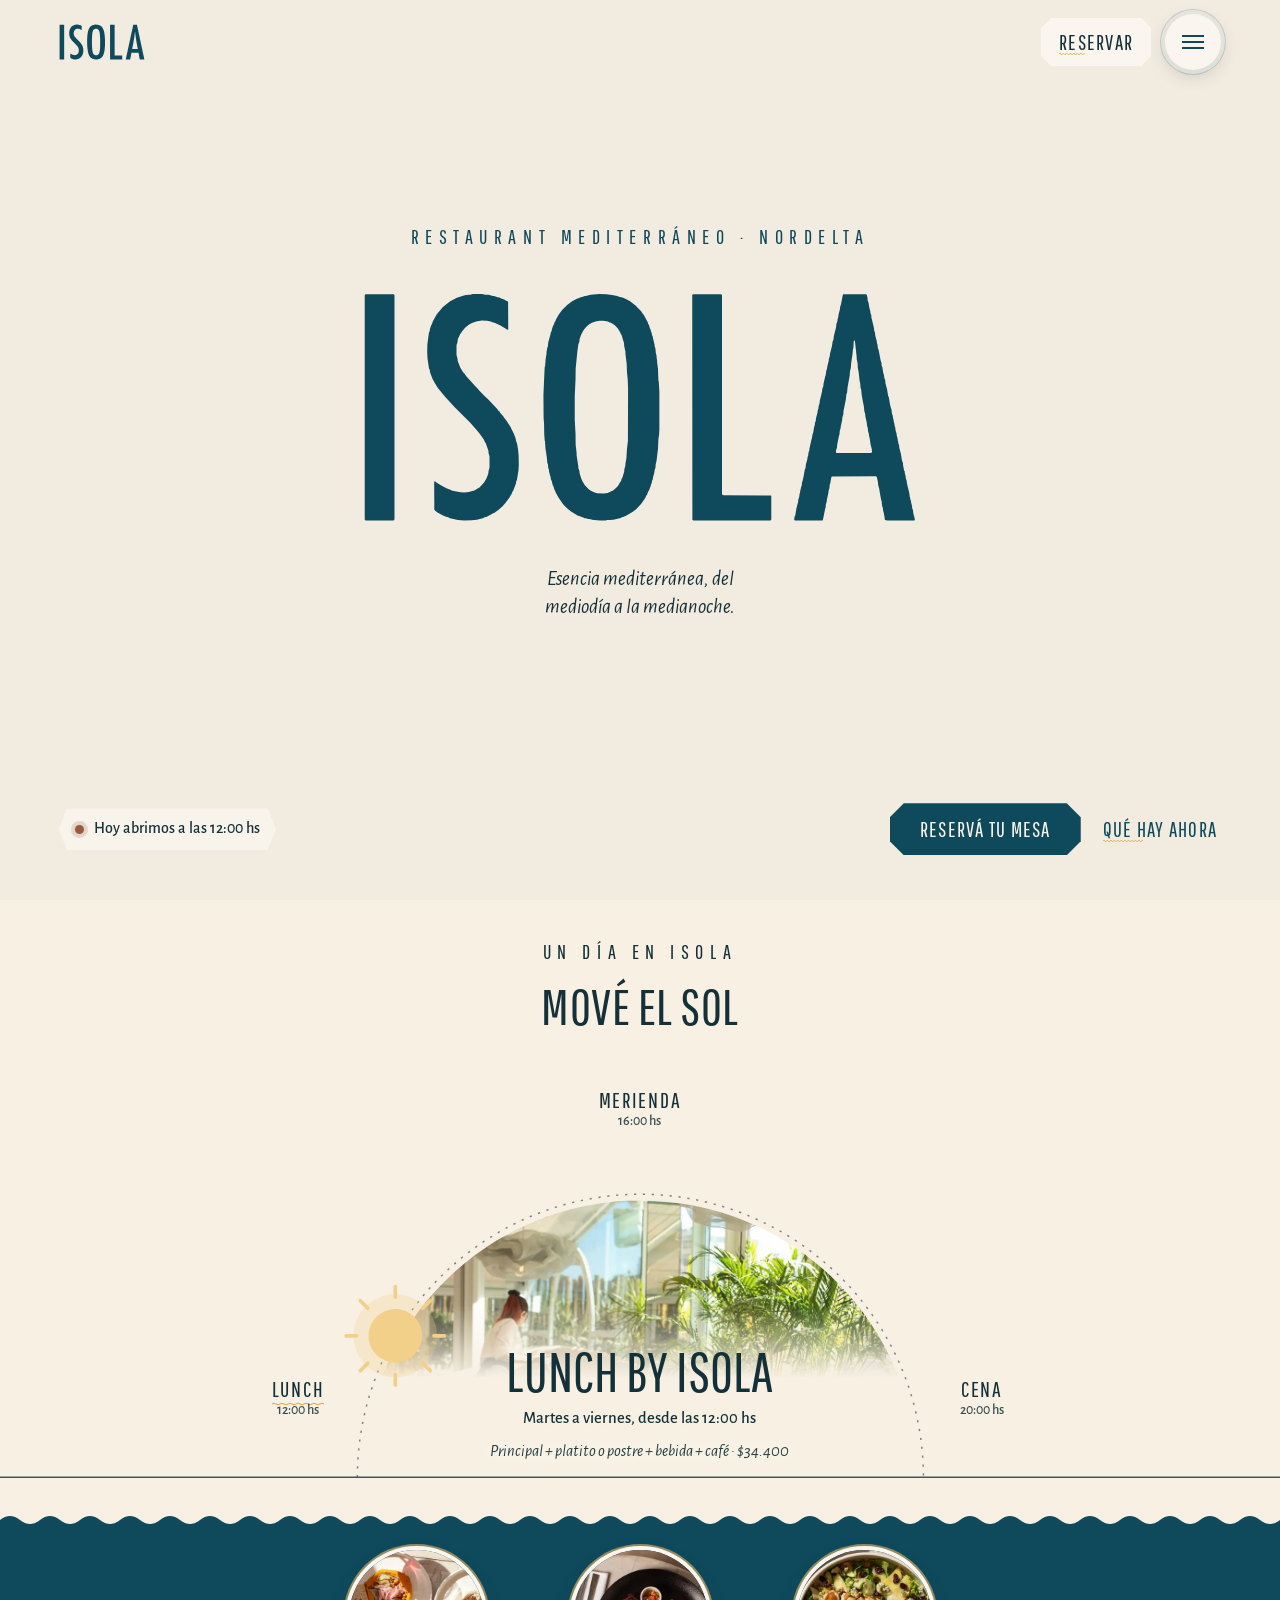
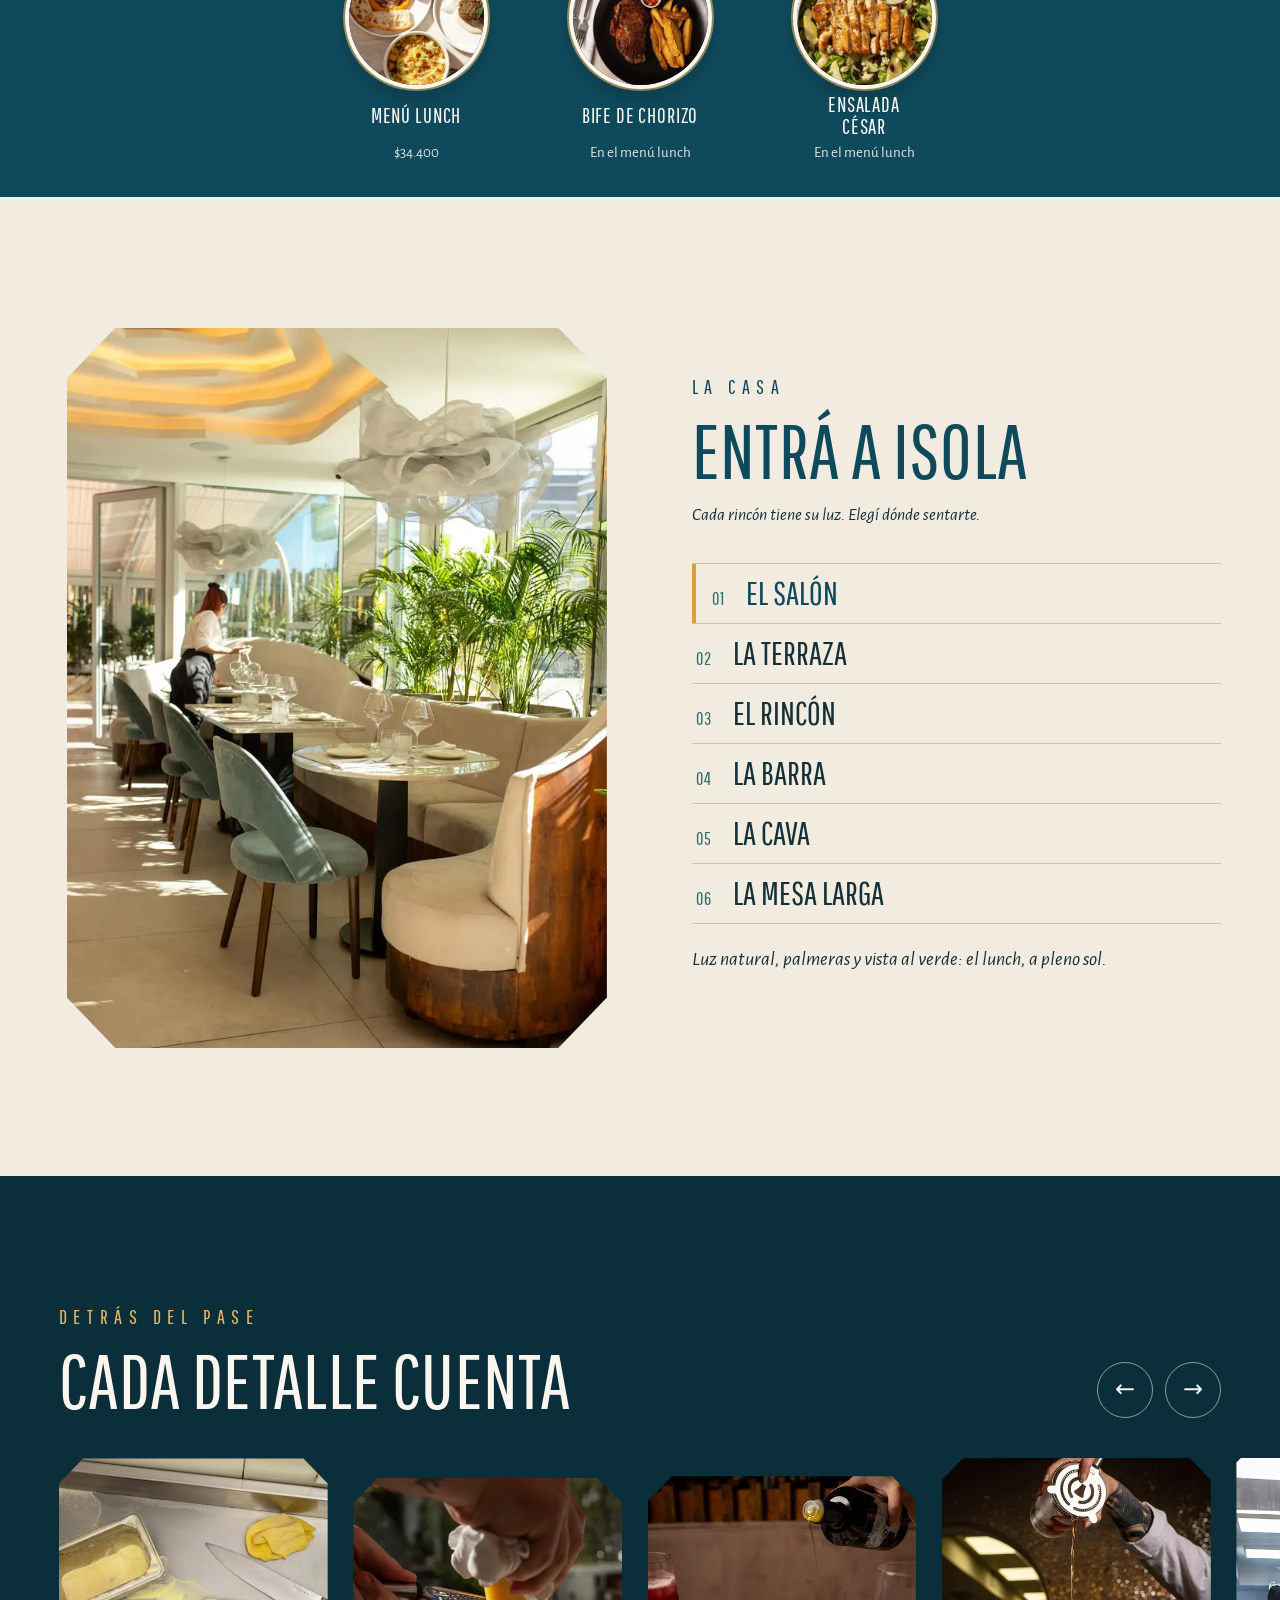
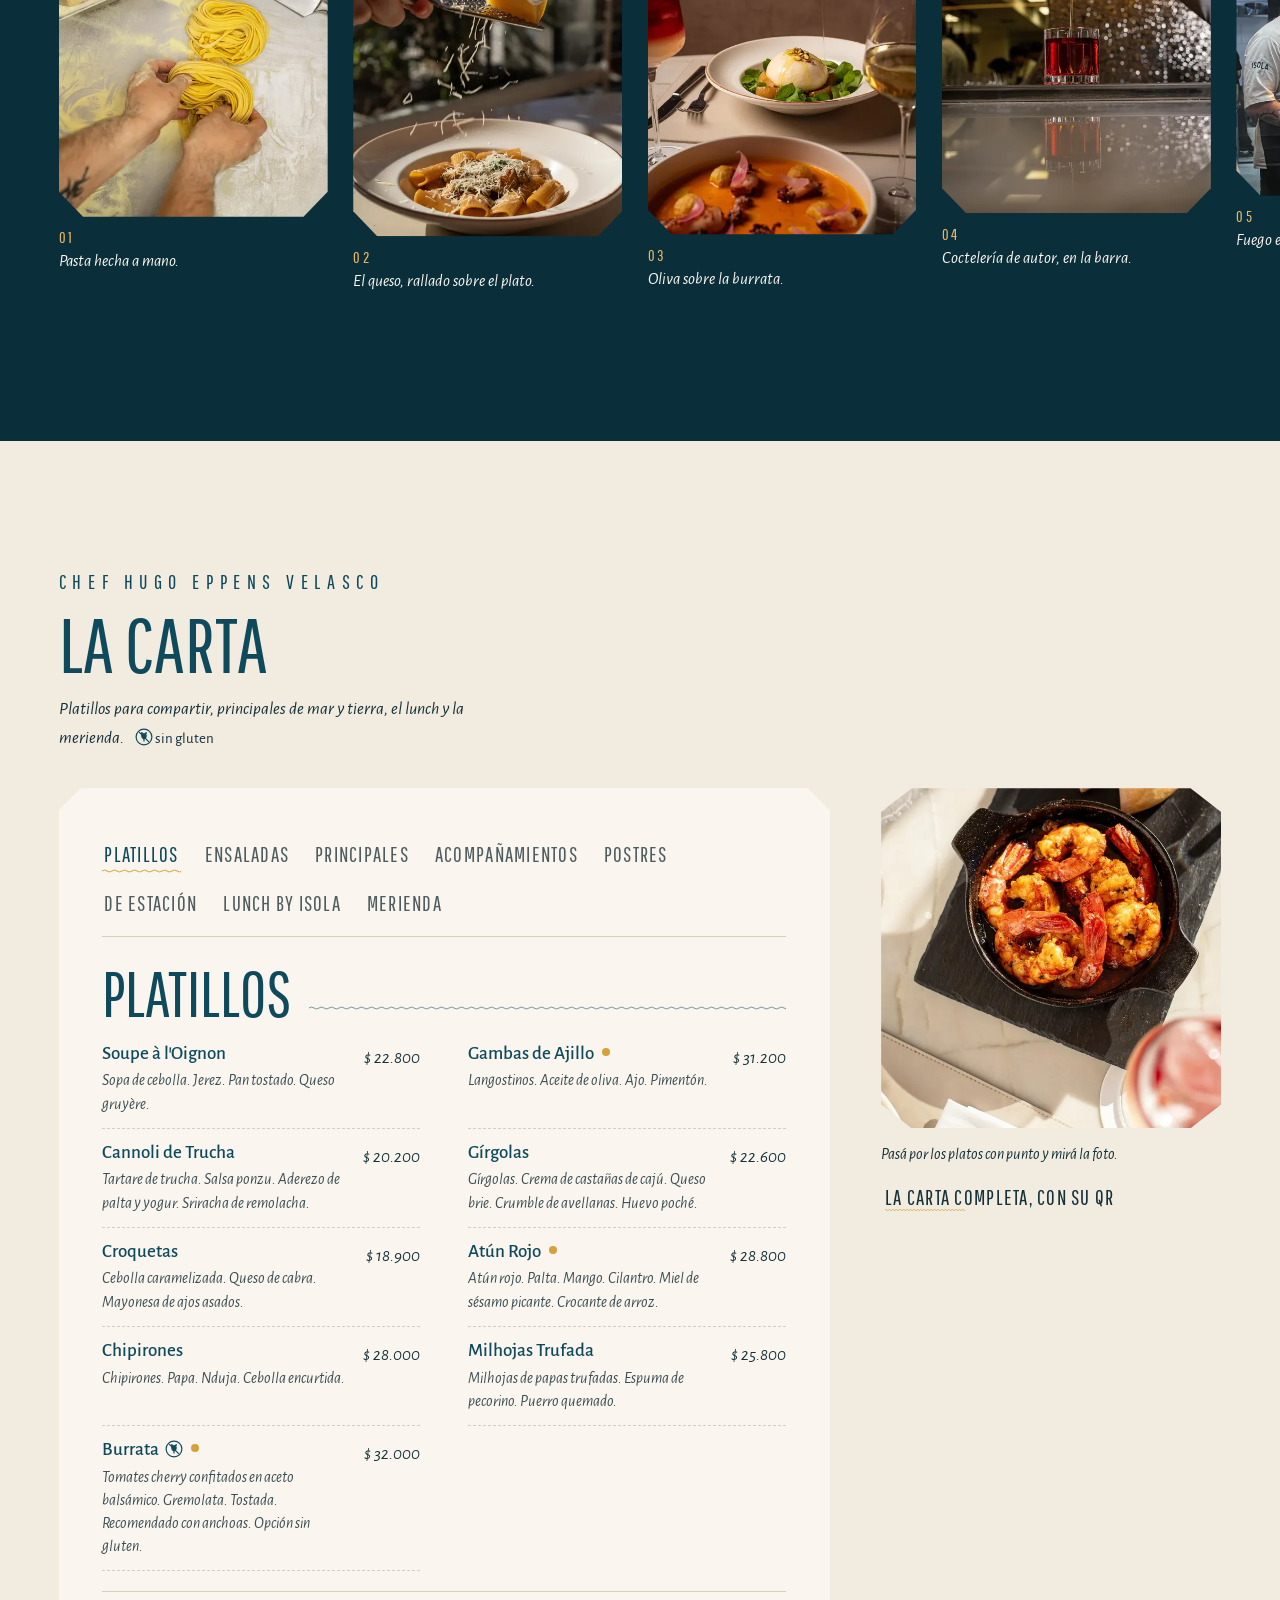
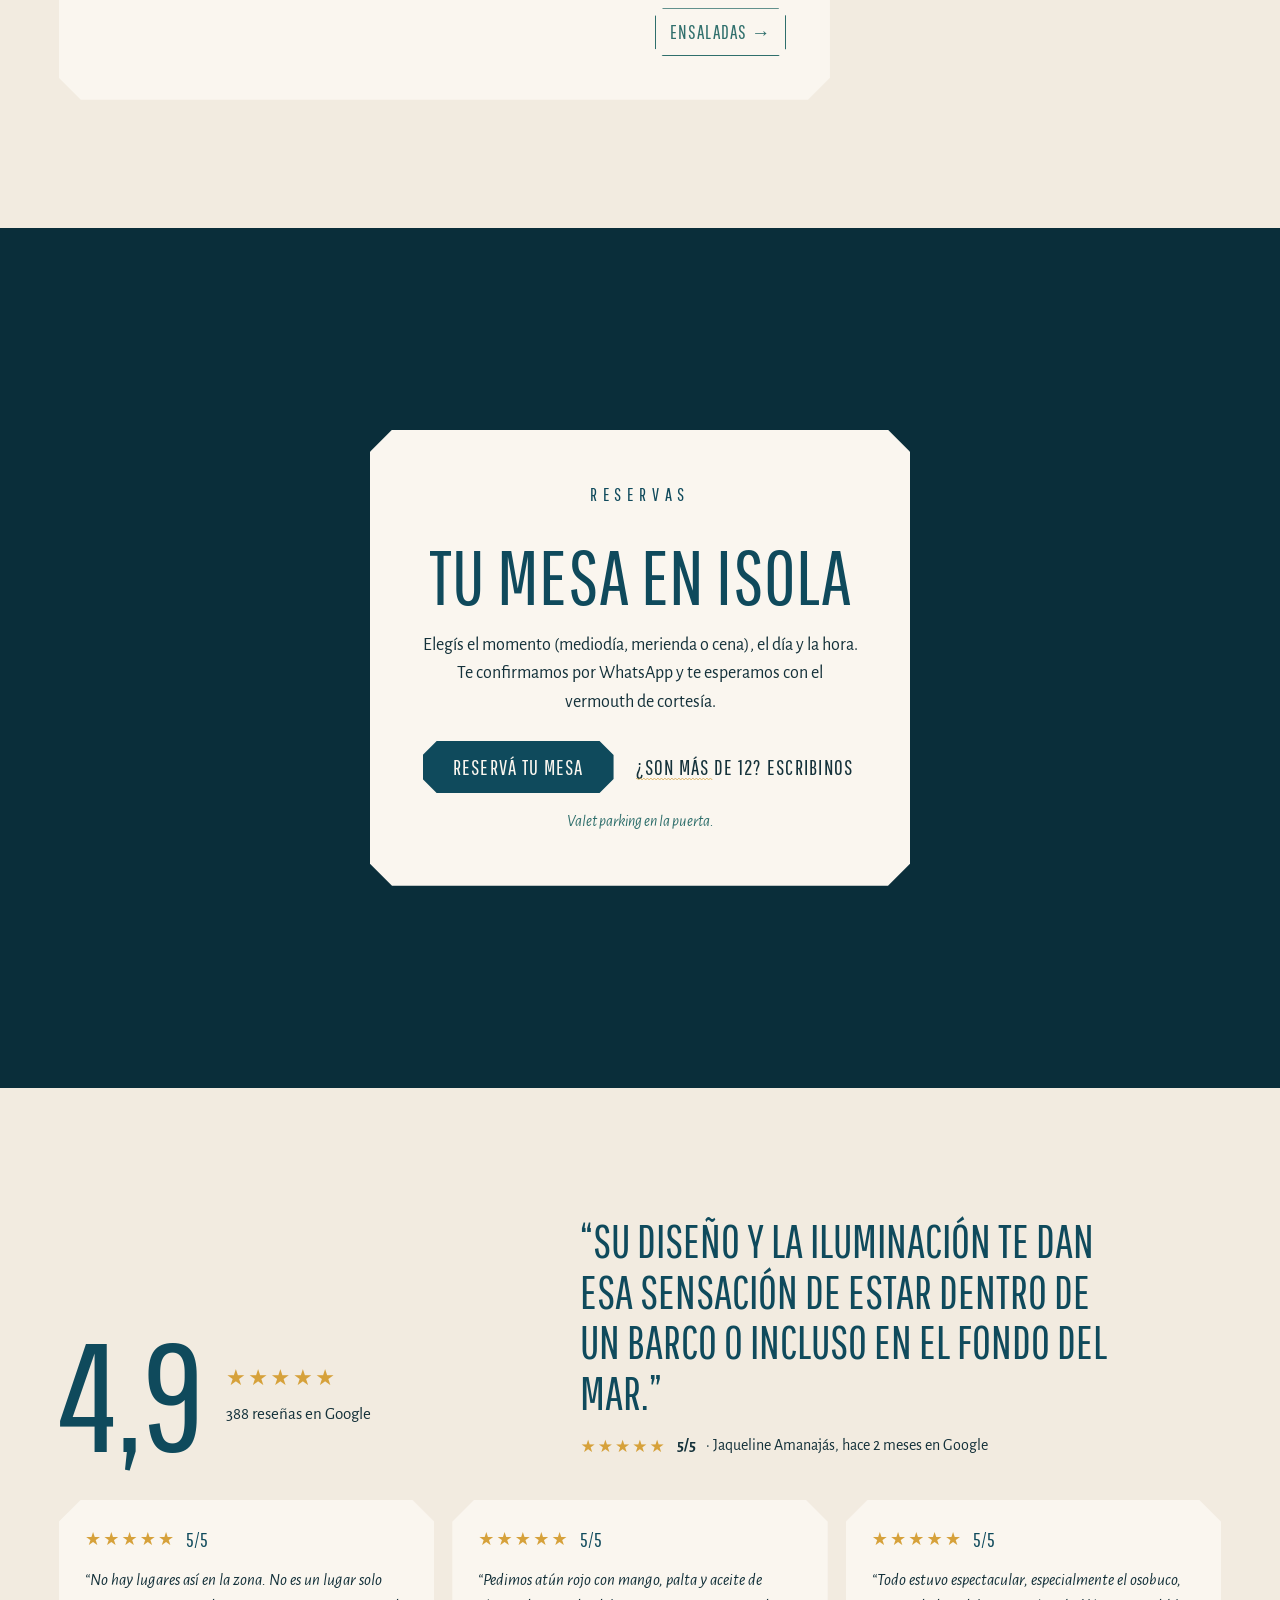
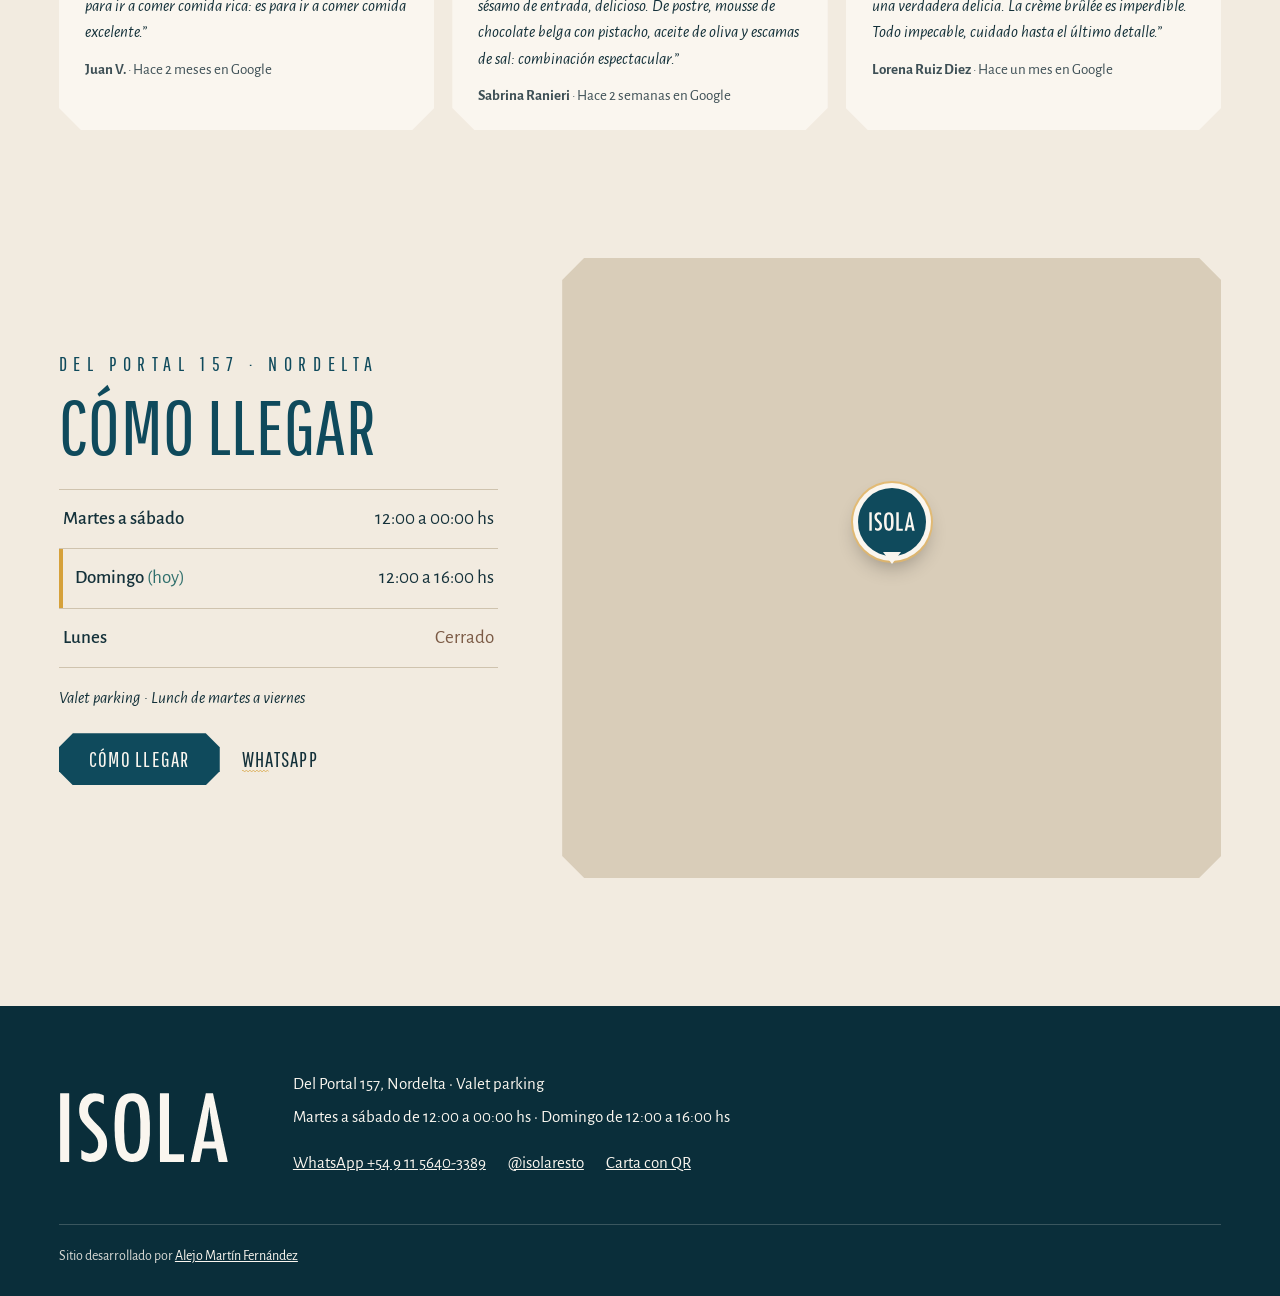
==== commit adfbe599: "Rendimiento: portal en imagen, entradas y menú con transform, sin máscaras animadas Co-Authored-By: " ====
--- a/index.html
+++ b/index.html
@@ -24,10 +24,9 @@
 <link rel="preload" href="fonts/alegreya-sans-latin-400-normal.woff2" as="font" type="font/woff2" crossorigin>
 <link rel="stylesheet" href="kit/kit.css?v=1">
 <link rel="stylesheet" href="css/fuentes.css?v=1">
-<link rel="stylesheet" href="css/isola.css?v=1">
+<link rel="stylesheet" href="css/isola.css?v=2">
 </head>
 <body>
-<svg width="0" height="0" style="position:absolute" aria-hidden="true"><filter id="halo" x="-20%" y="-20%" width="140%" height="140%"><feGaussianBlur stdDeviation="9"/></filter></svg>
 
 <div class="intro" aria-hidden="true">
   <div class="intro__marca">
@@ -59,8 +58,7 @@
 
 <main id="inicio">
   <section class="hero hero-a" aria-label="ISOLA, restaurant mediterráneo">
-    <svg class="portal portal-d" viewBox="0 0 1600 1000" preserveAspectRatio="xMidYMid slice" aria-hidden="true"><rect width="1600" height="1000" fill="#DBCFBC"/><g class="capa" style="--i:0"><polygon class="brillo" points="787,-383 1565,-190 1944,146 2047,589 1738,1138 1247,1349 547,1418 -150,1066 -484,559 -327,117 72,-179"/><polygon class="cara" points="787,-383 1565,-190 1944,146 2047,589 1738,1138 1247,1349 547,1418 -150,1066 -484,559 -327,117 72,-179" fill="#E2D6C4"/></g><g class="capa" style="--i:1"><polygon class="brillo" points="929,-214 1402,-85 1754,221 1828,714 1500,1091 971,1277 401,1211 -146,887 -252,481 -92,154 320,-132"/><polygon class="cara" points="929,-214 1402,-85 1754,221 1828,714 1500,1091 971,1277 401,1211 -146,887 -252,481 -92,154 320,-132" fill="#E8DECF"/></g><g class="capa" style="--i:2"><polygon class="brillo" points="1056,-88 1470,119 1685,463 1621,695 1236,1072 749,1155 426,1103 14,772 -61,510 166,68 461,-59"/><polygon class="cara" points="1056,-88 1470,119 1685,463 1621,695 1236,1072 749,1155 426,1103 14,772 -61,510 166,68 461,-59" fill="#EDE4D7"/></g><g class="capa" style="--i:3"><polygon class="brillo" points="996,25 1394,239 1517,494 1459,751 1190,971 800,1047 404,954 89,653 76,421 269,167 706,-10"/><polygon class="cara" points="996,25 1394,239 1517,494 1459,751 1190,971 800,1047 404,954 89,653 76,421 269,167 706,-10" fill="#F1EADF"/></g><g class="capa" style="--i:4"><polygon class="brillo" points="1039,113 1289,291 1380,570 1278,753 1060,908 712,948 400,834 215,575 236,365 419,203 802,82"/><polygon class="cara" points="1039,113 1289,291 1380,570 1278,753 1060,908 712,948 400,834 215,575 236,365 419,203 802,82" fill="#F5EFE6"/></g><g class="capa" style="--i:5"><polygon class="brillo" points="1050,233 1265,402 1289,562 1125,777 922,845 688,865 438,753 316,574 381,360 526,231 776,181"/><polygon class="cara" points="1050,233 1265,402 1289,562 1125,777 922,845 688,865 438,753 316,574 381,360 526,231 776,181" fill="#F9F5EE"/></g></svg>
-    <svg class="portal portal-m" viewBox="0 0 400 860" preserveAspectRatio="xMidYMid slice" aria-hidden="true"><rect width="400" height="860" fill="#DBCFBC"/><g class="capa" style="--i:0"><polygon class="brillo" points="206,-315 443,-168 607,183 634,449 527,873 351,1090 73,1092 -132,918 -244,451 -195,93 -58,-139"/><polygon class="cara" points="206,-315 443,-168 607,183 634,449 527,873 351,1090 73,1092 -132,918 -244,451 -195,93 -58,-139" fill="#E2D6C4"/></g><g class="capa" style="--i:1"><polygon class="brillo" points="208,-205 455,-45 543,177 562,580 466,870 293,1012 33,980 -121,739 -179,395 -125,114 65,-162"/><polygon class="cara" points="208,-205 455,-45 543,177 562,580 466,870 293,1012 33,980 -121,739 -179,395 -125,114 65,-162" fill="#E8DECF"/></g><g class="capa" style="--i:2"><polygon class="brillo" points="270,-91 438,95 499,340 482,624 398,817 181,946 35,849 -80,631 -110,373 -58,131 73,-52"/><polygon class="cara" points="270,-91 438,95 499,340 482,624 398,817 181,946 35,849 -80,631 -110,373 -58,131 73,-52" fill="#EDE4D7"/></g><g class="capa" style="--i:3"><polygon class="brillo" points="287,24 407,180 456,403 418,605 328,795 195,841 30,741 -40,575 -48,339 15,134 164,-16"/><polygon class="cara" points="287,24 407,180 456,403 418,605 328,795 195,841 30,741 -40,575 -48,339 15,134 164,-16" fill="#F1EADF"/></g><g class="capa" style="--i:4"><polygon class="brillo" points="310,123 379,254 405,414 360,654 267,766 169,764 60,673 4,519 9,291 66,141 204,66"/><polygon class="cara" points="310,123 379,254 405,414 360,654 267,766 169,764 60,673 4,519 9,291 66,141 204,66" fill="#F5EFE6"/></g><g class="capa" style="--i:5"><polygon class="brillo" points="282,176 357,334 366,485 331,613 256,687 149,688 62,582 37,470 51,283 117,164 218,124"/><polygon class="cara" points="282,176 357,334 366,485 331,613 256,687 149,688 62,582 37,470 51,283 117,164 218,124" fill="#F9F5EE"/></g></svg>
+    <picture class="portal"><source media="(min-width: 768px) and (min-aspect-ratio: 1/1)" srcset="img/portal-d.webp" width="1920" height="1200"><img src="img/portal-m.webp" width="780" height="1677" alt="" fetchpriority="high" decoding="async"></picture>
     <div class="hero-a__centro">
       <p class="kicker entra" style="--d:0">Restaurant mediterráneo · Nordelta</p>
       <h1 class="entra" style="--d:1"><img class="logo-xl" src="img/logo.svg" alt="ISOLA" width="600" height="251" fetchpriority="high"></h1>
@@ -172,7 +170,7 @@
   </section>
 
   <section class="reservas" id="reservas" aria-labelledby="resT">
-    <svg class="portal portal-d portal--noche" viewBox="0 0 1600 1000" preserveAspectRatio="xMidYMid slice" aria-hidden="true"><rect width="1600" height="1000" fill="#DBCFBC"/><g class="capa" style="--i:0"><polygon class="brillo" points="787,-383 1565,-190 1944,146 2047,589 1738,1138 1247,1349 547,1418 -150,1066 -484,559 -327,117 72,-179"/><polygon class="cara" points="787,-383 1565,-190 1944,146 2047,589 1738,1138 1247,1349 547,1418 -150,1066 -484,559 -327,117 72,-179" fill="#E2D6C4"/></g><g class="capa" style="--i:1"><polygon class="brillo" points="929,-214 1402,-85 1754,221 1828,714 1500,1091 971,1277 401,1211 -146,887 -252,481 -92,154 320,-132"/><polygon class="cara" points="929,-214 1402,-85 1754,221 1828,714 1500,1091 971,1277 401,1211 -146,887 -252,481 -92,154 320,-132" fill="#E8DECF"/></g><g class="capa" style="--i:2"><polygon class="brillo" points="1056,-88 1470,119 1685,463 1621,695 1236,1072 749,1155 426,1103 14,772 -61,510 166,68 461,-59"/><polygon class="cara" points="1056,-88 1470,119 1685,463 1621,695 1236,1072 749,1155 426,1103 14,772 -61,510 166,68 461,-59" fill="#EDE4D7"/></g><g class="capa" style="--i:3"><polygon class="brillo" points="996,25 1394,239 1517,494 1459,751 1190,971 800,1047 404,954 89,653 76,421 269,167 706,-10"/><polygon class="cara" points="996,25 1394,239 1517,494 1459,751 1190,971 800,1047 404,954 89,653 76,421 269,167 706,-10" fill="#F1EADF"/></g><g class="capa" style="--i:4"><polygon class="brillo" points="1039,113 1289,291 1380,570 1278,753 1060,908 712,948 400,834 215,575 236,365 419,203 802,82"/><polygon class="cara" points="1039,113 1289,291 1380,570 1278,753 1060,908 712,948 400,834 215,575 236,365 419,203 802,82" fill="#F5EFE6"/></g><g class="capa" style="--i:5"><polygon class="brillo" points="1050,233 1265,402 1289,562 1125,777 922,845 688,865 438,753 316,574 381,360 526,231 776,181"/><polygon class="cara" points="1050,233 1265,402 1289,562 1125,777 922,845 688,865 438,753 316,574 381,360 526,231 776,181" fill="#F9F5EE"/></g></svg><svg class="portal portal-m portal--noche" viewBox="0 0 400 860" preserveAspectRatio="xMidYMid slice" aria-hidden="true"><rect width="400" height="860" fill="#DBCFBC"/><g class="capa" style="--i:0"><polygon class="brillo" points="206,-315 443,-168 607,183 634,449 527,873 351,1090 73,1092 -132,918 -244,451 -195,93 -58,-139"/><polygon class="cara" points="206,-315 443,-168 607,183 634,449 527,873 351,1090 73,1092 -132,918 -244,451 -195,93 -58,-139" fill="#E2D6C4"/></g><g class="capa" style="--i:1"><polygon class="brillo" points="208,-205 455,-45 543,177 562,580 466,870 293,1012 33,980 -121,739 -179,395 -125,114 65,-162"/><polygon class="cara" points="208,-205 455,-45 543,177 562,580 466,870 293,1012 33,980 -121,739 -179,395 -125,114 65,-162" fill="#E8DECF"/></g><g class="capa" style="--i:2"><polygon class="brillo" points="270,-91 438,95 499,340 482,624 398,817 181,946 35,849 -80,631 -110,373 -58,131 73,-52"/><polygon class="cara" points="270,-91 438,95 499,340 482,624 398,817 181,946 35,849 -80,631 -110,373 -58,131 73,-52" fill="#EDE4D7"/></g><g class="capa" style="--i:3"><polygon class="brillo" points="287,24 407,180 456,403 418,605 328,795 195,841 30,741 -40,575 -48,339 15,134 164,-16"/><polygon class="cara" points="287,24 407,180 456,403 418,605 328,795 195,841 30,741 -40,575 -48,339 15,134 164,-16" fill="#F1EADF"/></g><g class="capa" style="--i:4"><polygon class="brillo" points="310,123 379,254 405,414 360,654 267,766 169,764 60,673 4,519 9,291 66,141 204,66"/><polygon class="cara" points="310,123 379,254 405,414 360,654 267,766 169,764 60,673 4,519 9,291 66,141 204,66" fill="#F5EFE6"/></g><g class="capa" style="--i:5"><polygon class="brillo" points="282,176 357,334 366,485 331,613 256,687 149,688 62,582 37,470 51,283 117,164 218,124"/><polygon class="cara" points="282,176 357,334 366,485 331,613 256,687 149,688 62,582 37,470 51,283 117,164 218,124" fill="#F9F5EE"/></g></svg>
+    <picture class="portal portal--noche"><source media="(min-width: 768px) and (min-aspect-ratio: 1/1)" srcset="img/portal-noche-d.webp" width="1920" height="1200"><img src="img/portal-noche-m.webp" width="780" height="1677" alt="" loading="lazy" decoding="async"></picture>
     <div class="reservas__panel rv">
       <p class="kicker">Reservas</p>
       <h2 id="resT">Tu mesa en ISOLA</h2>
@@ -231,6 +229,6 @@
   </div>
   <p class="credito">Sitio desarrollado por <a href="https://alejomfernandez.com.ar" target="_blank" rel="noopener">Alejo Martín Fernández</a></p>
 </footer>
-<script type="module" src="js/isola.js?v=1"></script>
+<script type="module" src="js/isola.js?v=2"></script>
 </body>
 </html>
--- a/css/isola.css
+++ b/css/isola.css
@@ -47,9 +47,9 @@
 .ojito[aria-expanded="true"] span::after{content:"";display:block;width:22px;height:2px;background:var(--petroleo);transform:rotate(90deg)}
 @media (min-width:768px){.cab__reservar{display:inline-flex;min-height:48px;background:var(--cal);padding:0 18px;clip-path:polygon(10px 0,calc(100% - 10px) 0,100% 10px,100% calc(100% - 10px),calc(100% - 10px) 100%,10px 100%,0 calc(100% - 10px),0 10px)}.cab__reservar::after{left:18px;right:18px}}
 
-.menu{position:fixed;inset:0;z-index:35;background:var(--petroleo);color:var(--cal);display:grid;place-items:center;
-  -webkit-mask:var(--ola) 0 0/100% 300% no-repeat;mask:var(--ola) 0 0/100% 300% no-repeat;transition:mask-position .7s cubic-bezier(.6,0,.2,1),-webkit-mask-position .7s cubic-bezier(.6,0,.2,1);visibility:hidden}
-.menu.abierto{-webkit-mask-position:0 100%;mask-position:0 100%;visibility:visible}
+.menu{position:fixed;inset:0;z-index:35;background:var(--petroleo);color:var(--cal);display:grid;place-items:center;transform:translateY(calc(100% + 80px));transition:transform .7s cubic-bezier(.6,0,.2,1),visibility 0s .7s;visibility:hidden}
+.menu::before{content:"";position:absolute;left:0;right:0;bottom:100%;height:70px;margin-bottom:-1px;background:url("data:image/svg+xml,%3Csvg xmlns='http://www.w3.org/2000/svg' viewBox='0 0 400 70' preserveAspectRatio='none'%3E%3Cpath d='M0 40 C50 18 100 18 150 34 S250 54 300 34 S370 18 400 28 L400 70 L0 70Z' fill='%230F4A5C'/%3E%3C/svg%3E") 0 0/100% 100%}
+.menu.abierto{transform:none;visibility:visible;transition:transform .7s cubic-bezier(.6,0,.2,1),visibility 0s}
 .menu ul{list-style:none;margin:0;padding:0 var(--pad);display:grid;gap:6px;text-align:center}
 .menu a{font:400 clamp(44px,9vw,92px)/1.05 var(--display);text-transform:uppercase;text-decoration:none;letter-spacing:.02em;display:inline-block;padding:4px 10px}
 @media (hover:hover){.menu a:hover{color:var(--luz)}}
@@ -62,7 +62,7 @@
 .intro::before{content:"";position:absolute;left:0;right:0;bottom:100%;height:70px;margin-bottom:-1px;
   background:url("data:image/svg+xml,%3Csvg xmlns='http://www.w3.org/2000/svg' viewBox='0 0 400 70' preserveAspectRatio='none'%3E%3Cpath d='M0 40 C50 18 100 18 150 34 S250 54 300 34 S370 18 400 28 L400 70 L0 70Z' fill='%230F4A5C'/%3E%3C/svg%3E") 0 0/100% 100%}
 .intro__marca{display:grid;justify-items:center;gap:18px}
-.intro__logo{width:clamp(180px,34vw,360px);height:auto;filter:brightness(0) invert(.95) sepia(.2);opacity:0;letter-spacing:0;
+.intro__logo{width:clamp(180px,34vw,360px);height:auto;opacity:0;
   animation:logoEntra .7s cubic-bezier(.2,.7,.2,1) .1s forwards}
 .intro__linea{width:clamp(180px,34vw,360px);height:14px;overflow:visible}
 .intro__linea path{fill:none;stroke:var(--luz);stroke-width:2.5;stroke-dasharray:420;stroke-dashoffset:420;animation:traza .7s ease .35s forwards}
@@ -76,9 +76,6 @@
 .hero{position:relative;min-height:100svh;overflow:clip}
 .hero-a{display:grid;place-items:center;text-align:center;color:var(--petroleo)}
 .portal{position:absolute;inset:0;width:100%;height:100%}
-.portal .brillo{fill:none;stroke:var(--luz);stroke-width:16;filter:url(#halo);opacity:.9}
-.portal-m{display:block}.portal-d{display:none}
-@media (min-width:768px) and (min-aspect-ratio:1/1){.portal-m{display:none}.portal-d{display:block}}
 .hero-a__centro{position:relative;display:grid;justify-items:center;gap:clamp(14px,2.2vh,26px);padding:0 var(--pad);margin-top:-6vh}
 .kicker{margin:0;font:400 clamp(16px,1.6vw,22px)/1.25 var(--display);letter-spacing:clamp(.14em,1vw,.32em);text-wrap:balance;text-transform:uppercase;color:var(--petroleo)}
 .logo-xl{width:clamp(250px,min(56vw,62vh),660px);height:auto}
@@ -91,16 +88,12 @@
 .estado.cerrado i{background:#9a5b3c;box-shadow:0 0 0 4px rgba(154,91,60,.2)}
 @media (min-width:768px){.hero-a__pie{flex-direction:row;justify-content:space-between;padding:0 var(--pad);bottom:34px}}
 
-/* entrada del hero A (después de la marea) */
-.capa{transform-origin:50% 52%;}
-.con-intro .hero-a .capa{animation:capaLuz 1.1s cubic-bezier(.2,.7,.2,1) both;animation-delay:calc(1.15s + var(--i)*70ms)}
-.con-intro .hero-a .capa .brillo{animation:brilla 1.4s ease both;animation-delay:calc(1.3s + var(--i)*90ms)}
-@keyframes capaLuz{from{transform:scale(1.08);opacity:.4}to{transform:none;opacity:1}}
-@keyframes brilla{from{opacity:0}to{opacity:.9}}
+/* entrada del hero A (después de la marea): solo transform y opacity */
+.portal img{width:100%;height:100%;object-fit:cover;display:block}
+.con-intro .hero-a .portal img{animation:portalLuz 1.3s cubic-bezier(.2,.7,.2,1) 1.05s both}
+@keyframes portalLuz{from{transform:scale(1.07);opacity:.35}to{transform:none;opacity:1}}
 .con-intro .hero .entra{animation:sube .9s cubic-bezier(.2,.7,.2,1) both;animation-delay:calc(1.35s + var(--d,0)*90ms)}
 @keyframes sube{from{opacity:0;transform:translateY(26px)}to{opacity:1;transform:none}}
-@media (hover:hover) and (min-width:768px){.hero-a .capa:nth-child(n+5){animation:respira 7s ease-in-out infinite alternate}}
-@keyframes respira{to{transform:scale(1.012)}}
 
 /* ---------- WOW · un día en ISOLA ---------- */
 .dia{--cielo:#F7F0E3;--tx:var(--tinta);--sol:#F3D08A;--mar:var(--petroleo);
@@ -144,11 +137,12 @@
 @keyframes ola{from{opacity:0;transform:translate(-50%,14px)}to{opacity:1;transform:translateX(-50%)}}
 .dia__mar{position:relative;width:auto;justify-self:stretch;margin-inline:calc(-1 * var(--pad))!important;margin:-1px 0 0;background:var(--mar);color:var(--cal);transition:background .8s;
   padding:clamp(26px,3.4vh,34px) var(--pad) clamp(20px,3vh,30px)}
-.dia__mar::before{content:"";position:absolute;left:0;right:0;top:-1px;height:16px;background:var(--cielo);transition:background .8s;
+.dia__mar{overflow:hidden}
+.dia__mar::before{content:"";position:absolute;left:-80px;right:0;top:-1px;will-change:transform;height:16px;background:var(--cielo);transition:background .8s;
   -webkit-mask:url("data:image/svg+xml,%3Csvg xmlns='http://www.w3.org/2000/svg' viewBox='0 0 80 16' preserveAspectRatio='none'%3E%3Cpath d='M0 0 H80 V8 Q70 16 60 8 T40 8 T20 8 T0 8Z'/%3E%3C/svg%3E") 0 0/80px 16px repeat-x;
   mask:url("data:image/svg+xml,%3Csvg xmlns='http://www.w3.org/2000/svg' viewBox='0 0 80 16' preserveAspectRatio='none'%3E%3Cpath d='M0 0 H80 V8 Q70 16 60 8 T40 8 T20 8 T0 8Z'/%3E%3C/svg%3E") 0 0/80px 16px repeat-x;
   animation:oleaje 6s linear infinite}
-@keyframes oleaje{to{-webkit-mask-position:80px 0;mask-position:80px 0}}
+@keyframes oleaje{to{transform:translateX(80px)}}
 .platos{list-style:none;margin:0 auto;padding:6px 0 4px;display:flex;gap:18px;overflow-x:auto;scroll-snap-type:x mandatory;overscroll-behavior-x:contain;scrollbar-width:none;
   padding-inline:max(0px,calc(50% - 230px));cursor:grab;user-select:none;-webkit-user-select:none}
 .platos::-webkit-scrollbar{display:none}
@@ -213,9 +207,9 @@
 
 
 /* ---------- firma de movimiento: la marea (los bloques suben con borde de ola) ---------- */
-.rv{-webkit-mask:var(--ola) 0 0/100% 300% no-repeat;mask:var(--ola) 0 0/100% 300% no-repeat;transition:mask-position 1s cubic-bezier(.3,.6,.2,1),-webkit-mask-position 1s cubic-bezier(.3,.6,.2,1)}
-.rv.visto{-webkit-mask-position:0 100%;mask-position:0 100%}
-@media (prefers-reduced-motion:reduce){.rv{-webkit-mask:none;mask:none}.con-intro .intro{display:none}*{animation:none!important;transition:none!important}}
+.rv{opacity:0;transform:translateY(34px);transition:opacity .9s cubic-bezier(.3,.6,.2,1),transform .9s cubic-bezier(.3,.6,.2,1);transition-delay:calc(var(--d,0)*90ms)}
+.rv.visto{opacity:1;transform:none}
+@media (prefers-reduced-motion:reduce){.rv{opacity:1;transform:none}.con-intro .intro{display:none}*{animation:none!important;transition:none!important}}
 
 
 /* ---------- general de secciones ---------- */
@@ -250,16 +244,18 @@
   .casa__cel{display:none}
   .casa__in{display:grid;grid-template-columns:minmax(0,1.05fr) minmax(0,1fr);gap:clamp(48px,6vw,110px);align-items:center;max-width:1320px;margin:0 auto;padding:0 var(--pad)}
   .casa__fotos{position:relative;aspect-ratio:3/4;height:min(80vh,760px);width:auto;max-width:100%;justify-self:center;clip-path:var(--faceta);background:#d9cdb9;overflow:hidden}
-  .casa__fotos img{position:absolute;inset:0;width:100%;height:100%;object-fit:cover;-webkit-mask:var(--ola) 0 0/100% 300% no-repeat;mask:var(--ola) 0 0/100% 300% no-repeat;transition:-webkit-mask-position .9s cubic-bezier(.4,0,.2,1),mask-position .9s cubic-bezier(.4,0,.2,1);z-index:0}
-  .casa__fotos img.on{-webkit-mask-position:0 100%;mask-position:0 100%;z-index:2}
-  .casa__fotos img.sale{-webkit-mask-position:0 100%;mask-position:0 100%;z-index:1}
+  .casa__fotos img{position:absolute;inset:0;width:100%;height:100%;object-fit:cover;opacity:0;transform:scale(1.06);transition:opacity .7s cubic-bezier(.4,0,.2,1),transform 1.2s cubic-bezier(.2,.7,.2,1);z-index:0}
+  .casa__fotos img.on{opacity:1;transform:none;z-index:2}
+  .casa__fotos img.sale{opacity:1;transform:none;z-index:1}
   .esps{list-style:none;margin:34px 0 0;padding:0;display:grid;border-top:1px solid #cfc3ae}
-  .esp{width:100%;display:flex;align-items:baseline;gap:20px;padding:12px 4px;border-bottom:1px solid #cfc3ae;text-align:left;transition:color .3s,padding .35s}
+  .esp{width:100%;display:flex;align-items:baseline;gap:20px;padding:12px 4px;border-bottom:1px solid #cfc3ae;text-align:left}
+  .esp>span{transition:transform .35s cubic-bezier(.2,.7,.2,1),color .3s}
   .esp__n{font:400 18px/1 var(--display);color:var(--terciopelo);letter-spacing:.1em}
   .esp__t{font:400 clamp(28px,2.6vw,40px)/1.05 var(--display);text-transform:uppercase;color:var(--tinta)}
   .esp[aria-pressed="true"] .esp__t{color:var(--petroleo)}
-  .esp[aria-pressed="true"]{padding-left:18px;box-shadow:inset 4px 0 0 var(--mostaza)}
-  @media (hover:hover){.esp:hover{padding-left:18px}}
+  .esp[aria-pressed="true"]{box-shadow:inset 4px 0 0 var(--mostaza)}
+  .esp[aria-pressed="true"]>span{transform:translateX(16px)}
+  @media (hover:hover){.esp:hover>span{transform:translateX(16px)}}
   .esp__desc{min-height:3.4em;margin-top:20px}
   .esp__desc p{margin:0;font-style:italic;font-size:20px;line-height:1.5;max-width:38ch;animation:sube .5s cubic-bezier(.2,.7,.2,1)}
 }
@@ -399,16 +395,6 @@
 
 /* reservas: el portal de su pared, de noche */
 .reservas{background:var(--noche);place-items:center;min-height:min(100svh,860px)}
-.portal--noche .cara{fill:#0d3a48}
-.portal--noche .capa:nth-child(2) .cara{fill:#0a2e3a}
-.portal--noche .capa:nth-child(3) .cara{fill:#0d3644}
-.portal--noche .capa:nth-child(4) .cara{fill:#10404f}
-.portal--noche .capa:nth-child(5) .cara{fill:#124757}
-.portal--noche .capa:nth-child(6) .cara{fill:#154e5f}
-.portal--noche .capa:nth-child(7) .cara{fill:#185668}
-.portal--noche rect{fill:#08242e}
-.portal--noche .brillo{opacity:.75}
-.reservas.visto-luz .portal--noche .brillo{animation:brilla 1.6s ease both}
 .reservas__panel{text-align:center;justify-items:center;max-width:540px}
 .reservas__ctas{justify-content:center}
 @media (max-width:899px){.reservas{min-height:auto;padding:110px var(--pad)}}
